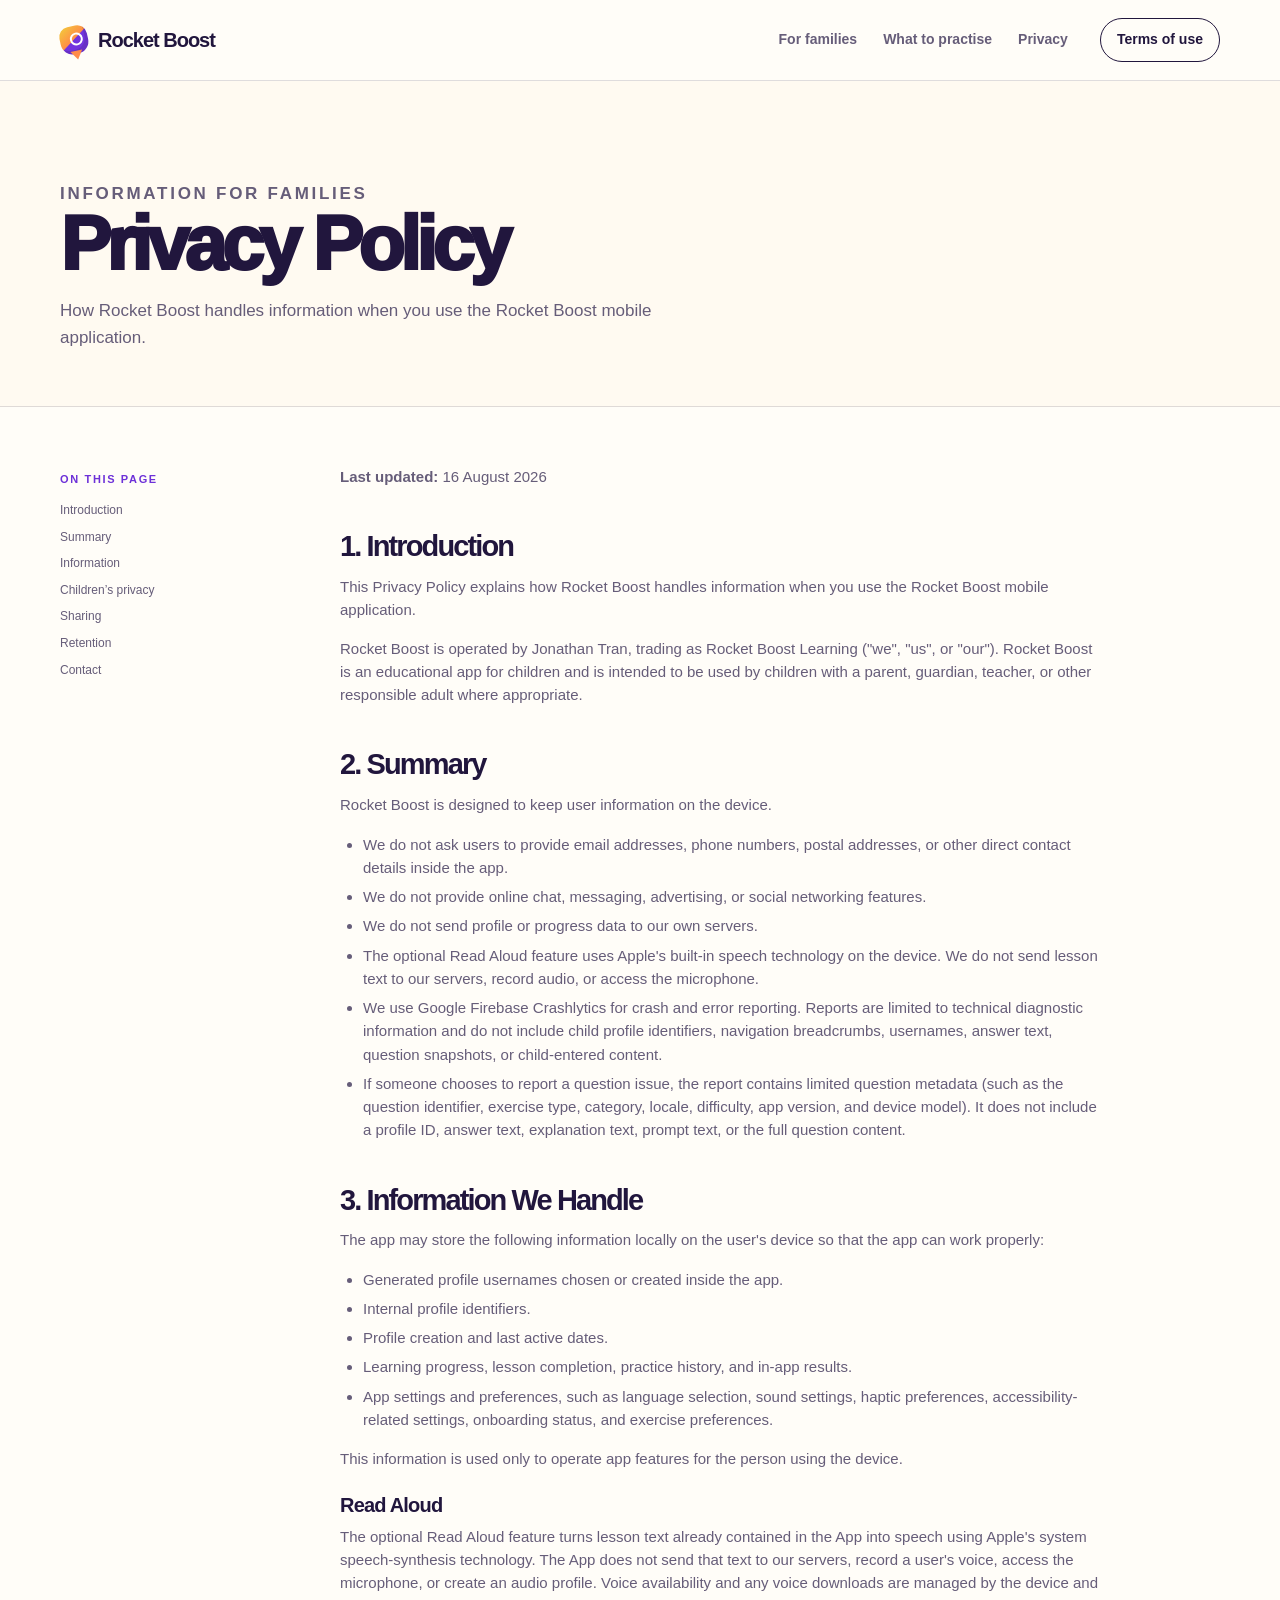
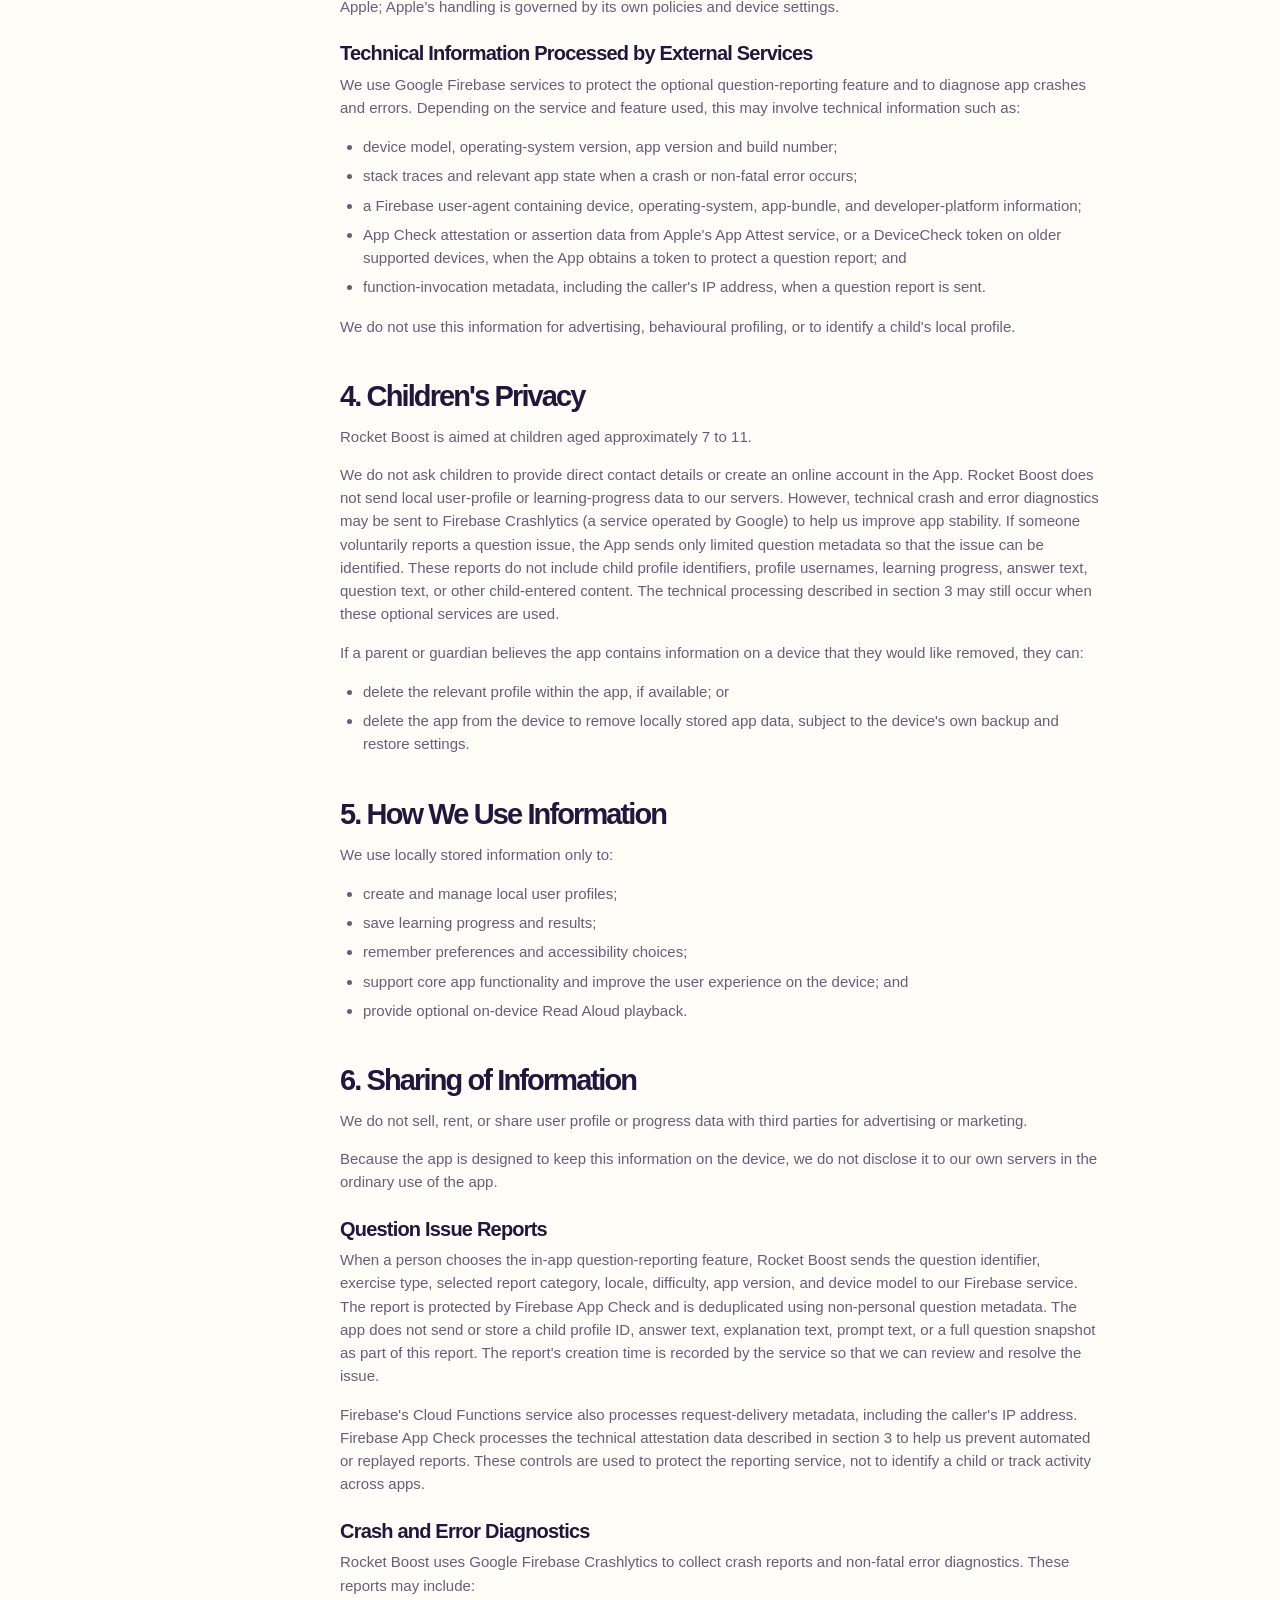
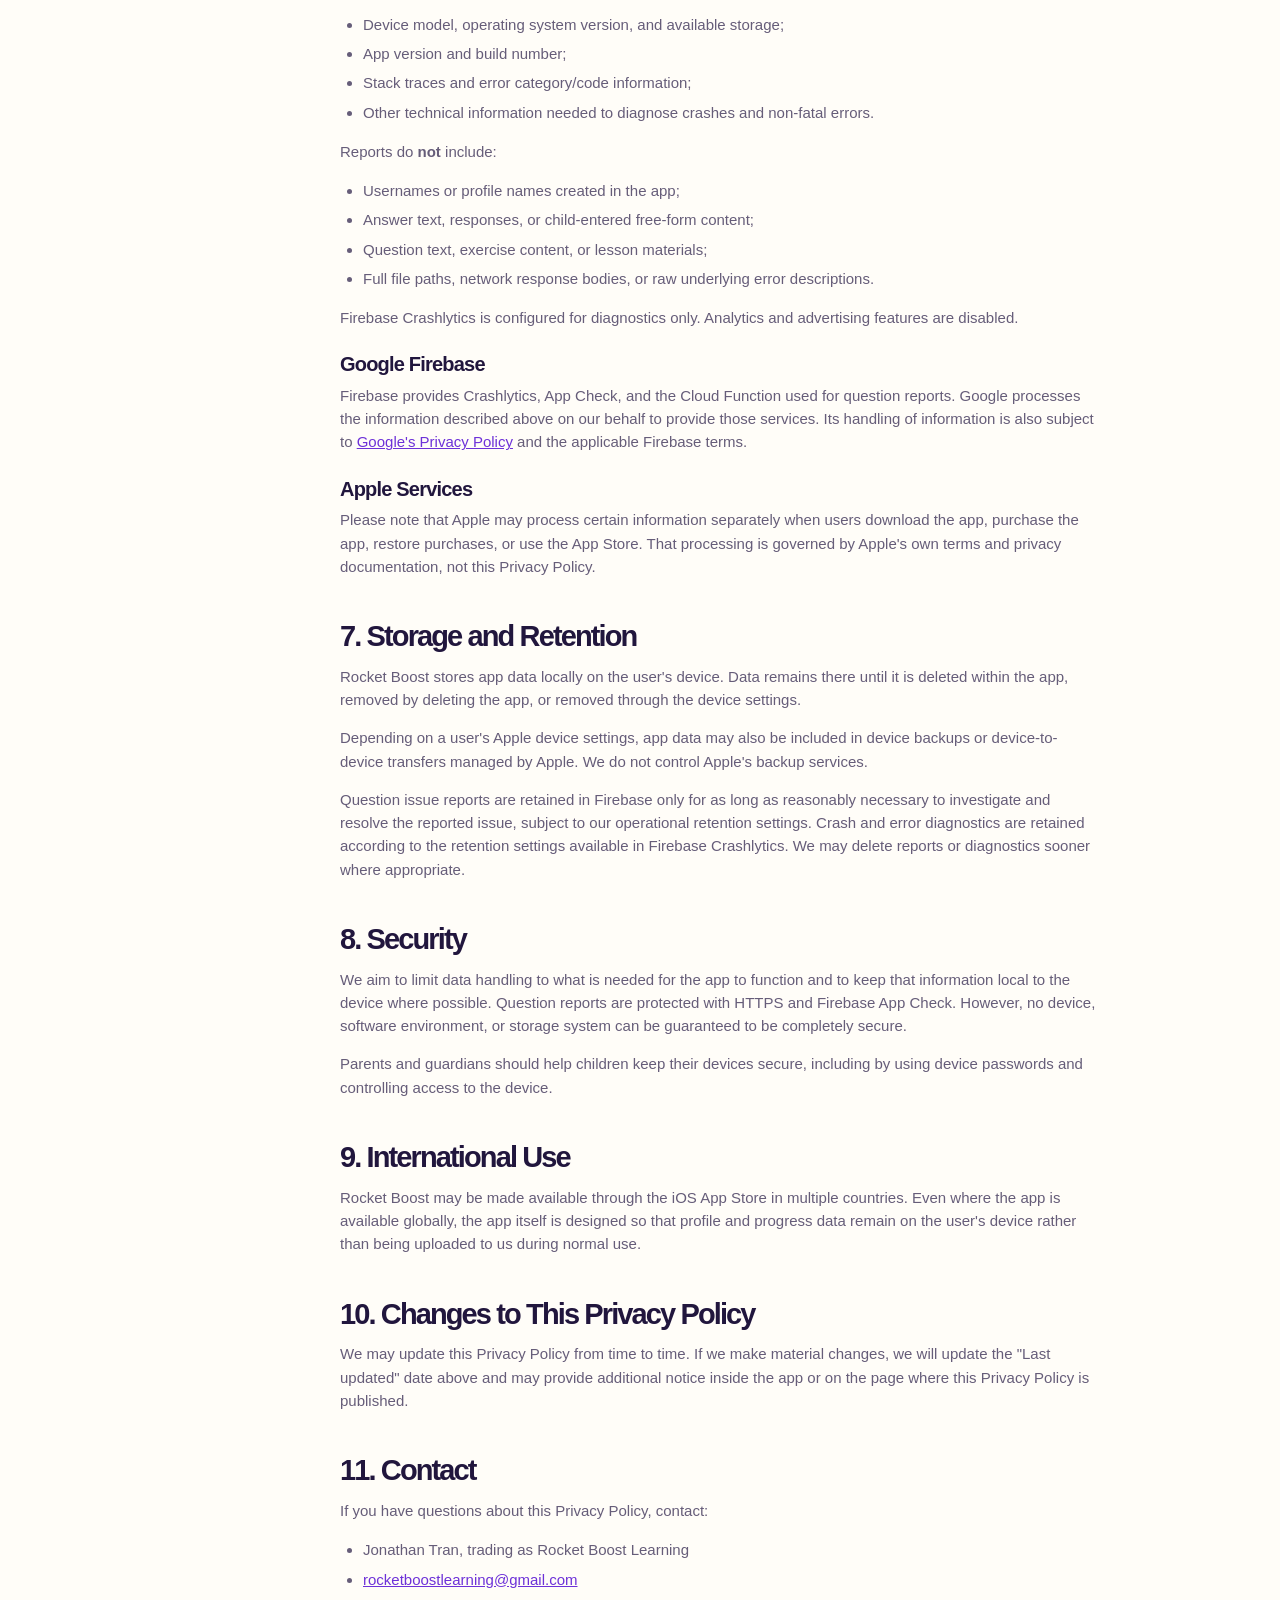
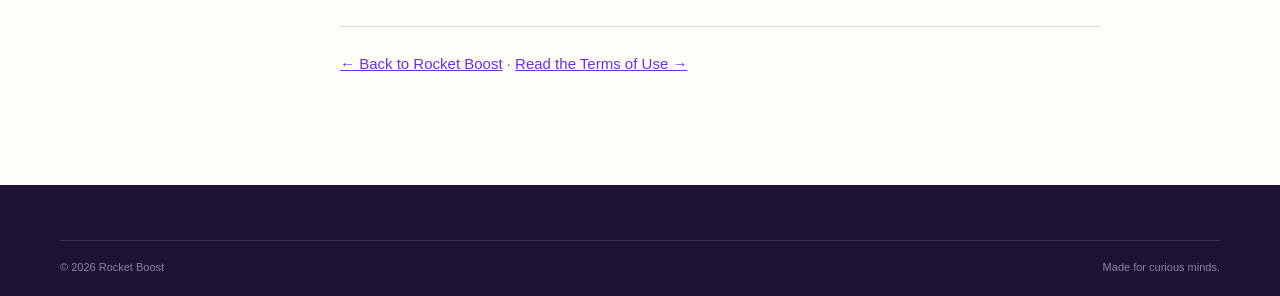
==== privacy.html @ f3c27bcc "Launch Rocket Boost Learning website" ====
<!doctype html>
<html lang="en-GB">
<head>
  <meta charset="utf-8">
  <meta name="viewport" content="width=device-width, initial-scale=1">
  <meta name="theme-color" content="#1b1235">
  <meta name="description" content="Rocket Boost Privacy Policy.">
  <meta property="og:type" content="article">
  <meta property="og:title" content="Rocket Boost Privacy Policy">
  <meta property="og:description" content="How Rocket Boost handles information in the app.">
  <meta property="og:image" content="./assets/og.png">
  <meta name="twitter:card" content="summary_large_image">
  <meta name="twitter:title" content="Rocket Boost Privacy Policy">
  <meta name="twitter:image" content="./assets/og.png">
  <title>Privacy Policy | Rocket Boost</title>
  <link rel="stylesheet" href="./styles.css">
</head>
<body>
  <a class="skip-link" href="#main-content">Skip to content</a>
  <header class="site-header"><div class="shell nav-wrap"><a class="brand" href="./" aria-label="Rocket Boost home"><span class="brand-mark" aria-hidden="true"><span></span></span><span>Rocket Boost</span></a><nav class="site-nav" aria-label="Main navigation"><a href="./#why">For families</a><a href="./#practice">What to practise</a><a href="./#privacy">Privacy</a></nav><a class="nav-cta" href="./terms.html">Terms of use</a></div></header>
  <main id="main-content">
    <section class="legal-hero"><div class="shell"><p class="kicker" style="margin-top:32px">Information for families</p><h1>Privacy Policy</h1><p>How Rocket Boost handles information when you use the Rocket Boost mobile application.</p></div></section>
    <div class="shell legal-wrap">
      <aside class="legal-toc" aria-label="On this page"><p>On this page</p><a href="#introduction">Introduction</a><a href="#summary">Summary</a><a href="#information">Information</a><a href="#children">Children’s privacy</a><a href="#sharing">Sharing</a><a href="#retention">Retention</a><a href="#contact">Contact</a></aside>
      <article class="legal-content">
        <p class="legal-meta"><strong>Last updated:</strong> 16 August 2026</p>
        <h2 id="introduction">1. Introduction</h2>
        <p>This Privacy Policy explains how Rocket Boost handles information when you use the Rocket Boost mobile application.</p>
        <p>Rocket Boost is operated by Jonathan Tran, trading as Rocket Boost Learning ("we", "us", or "our"). Rocket Boost is an educational app for children and is intended to be used by children with a parent, guardian, teacher, or other responsible adult where appropriate.</p>
        <h2 id="summary">2. Summary</h2>
        <p>Rocket Boost is designed to keep user information on the device.</p>
        <ul><li>We do not ask users to provide email addresses, phone numbers, postal addresses, or other direct contact details inside the app.</li><li>We do not provide online chat, messaging, advertising, or social networking features.</li><li>We do not send profile or progress data to our own servers.</li><li>The optional Read Aloud feature uses Apple's built-in speech technology on the device. We do not send lesson text to our servers, record audio, or access the microphone.</li><li>We use Google Firebase Crashlytics for crash and error reporting. Reports are limited to technical diagnostic information and do not include child profile identifiers, navigation breadcrumbs, usernames, answer text, question snapshots, or child-entered content.</li><li>If someone chooses to report a question issue, the report contains limited question metadata (such as the question identifier, exercise type, category, locale, difficulty, app version, and device model). It does not include a profile ID, answer text, explanation text, prompt text, or the full question content.</li></ul>
        <h2 id="information">3. Information We Handle</h2>
        <p>The app may store the following information locally on the user's device so that the app can work properly:</p>
        <ul><li>Generated profile usernames chosen or created inside the app.</li><li>Internal profile identifiers.</li><li>Profile creation and last active dates.</li><li>Learning progress, lesson completion, practice history, and in-app results.</li><li>App settings and preferences, such as language selection, sound settings, haptic preferences, accessibility-related settings, onboarding status, and exercise preferences.</li></ul>
        <p>This information is used only to operate app features for the person using the device.</p>
        <h3>Read Aloud</h3>
        <p>The optional Read Aloud feature turns lesson text already contained in the App into speech using Apple's system speech-synthesis technology. The App does not send that text to our servers, record a user's voice, access the microphone, or create an audio profile. Voice availability and any voice downloads are managed by the device and Apple; Apple’s handling is governed by its own policies and device settings.</p>
        <h3>Technical Information Processed by External Services</h3>
        <p>We use Google Firebase services to protect the optional question-reporting feature and to diagnose app crashes and errors. Depending on the service and feature used, this may involve technical information such as:</p>
        <ul><li>device model, operating-system version, app version and build number;</li><li>stack traces and relevant app state when a crash or non-fatal error occurs;</li><li>a Firebase user-agent containing device, operating-system, app-bundle, and developer-platform information;</li><li>App Check attestation or assertion data from Apple's App Attest service, or a DeviceCheck token on older supported devices, when the App obtains a token to protect a question report; and</li><li>function-invocation metadata, including the caller's IP address, when a question report is sent.</li></ul>
        <p>We do not use this information for advertising, behavioural profiling, or to identify a child's local profile.</p>
        <h2 id="children">4. Children's Privacy</h2>
        <p>Rocket Boost is aimed at children aged approximately 7 to 11.</p>
        <p>We do not ask children to provide direct contact details or create an online account in the App. Rocket Boost does not send local user-profile or learning-progress data to our servers. However, technical crash and error diagnostics may be sent to Firebase Crashlytics (a service operated by Google) to help us improve app stability. If someone voluntarily reports a question issue, the App sends only limited question metadata so that the issue can be identified. These reports do not include child profile identifiers, profile usernames, learning progress, answer text, question text, or other child-entered content. The technical processing described in section 3 may still occur when these optional services are used.</p>
        <p>If a parent or guardian believes the app contains information on a device that they would like removed, they can:</p><ul><li>delete the relevant profile within the app, if available; or</li><li>delete the app from the device to remove locally stored app data, subject to the device's own backup and restore settings.</li></ul>
        <h2>5. How We Use Information</h2>
        <p>We use locally stored information only to:</p><ul><li>create and manage local user profiles;</li><li>save learning progress and results;</li><li>remember preferences and accessibility choices;</li><li>support core app functionality and improve the user experience on the device; and</li><li>provide optional on-device Read Aloud playback.</li></ul>
        <h2 id="sharing">6. Sharing of Information</h2>
        <p>We do not sell, rent, or share user profile or progress data with third parties for advertising or marketing.</p><p>Because the app is designed to keep this information on the device, we do not disclose it to our own servers in the ordinary use of the app.</p>
        <h3>Question Issue Reports</h3>
        <p>When a person chooses the in-app question-reporting feature, Rocket Boost sends the question identifier, exercise type, selected report category, locale, difficulty, app version, and device model to our Firebase service. The report is protected by Firebase App Check and is deduplicated using non-personal question metadata. The app does not send or store a child profile ID, answer text, explanation text, prompt text, or a full question snapshot as part of this report. The report's creation time is recorded by the service so that we can review and resolve the issue.</p><p>Firebase's Cloud Functions service also processes request-delivery metadata, including the caller's IP address. Firebase App Check processes the technical attestation data described in section 3 to help us prevent automated or replayed reports. These controls are used to protect the reporting service, not to identify a child or track activity across apps.</p>
        <h3>Crash and Error Diagnostics</h3>
        <p>Rocket Boost uses Google Firebase Crashlytics to collect crash reports and non-fatal error diagnostics. These reports may include:</p><ul><li>Device model, operating system version, and available storage;</li><li>App version and build number;</li><li>Stack traces and error category/code information;</li><li>Other technical information needed to diagnose crashes and non-fatal errors.</li></ul><p>Reports do <strong>not</strong> include:</p><ul><li>Usernames or profile names created in the app;</li><li>Answer text, responses, or child-entered free-form content;</li><li>Question text, exercise content, or lesson materials;</li><li>Full file paths, network response bodies, or raw underlying error descriptions.</li></ul><p>Firebase Crashlytics is configured for diagnostics only. Analytics and advertising features are disabled.</p>
        <h3>Google Firebase</h3><p>Firebase provides Crashlytics, App Check, and the Cloud Function used for question reports. Google processes the information described above on our behalf to provide those services. Its handling of information is also subject to <a href="https://policies.google.com/privacy">Google's Privacy Policy</a> and the applicable Firebase terms.</p>
        <h3>Apple Services</h3><p>Please note that Apple may process certain information separately when users download the app, purchase the app, restore purchases, or use the App Store. That processing is governed by Apple's own terms and privacy documentation, not this Privacy Policy.</p>
        <h2 id="retention">7. Storage and Retention</h2>
        <p>Rocket Boost stores app data locally on the user's device. Data remains there until it is deleted within the app, removed by deleting the app, or removed through the device settings.</p><p>Depending on a user's Apple device settings, app data may also be included in device backups or device-to-device transfers managed by Apple. We do not control Apple's backup services.</p><p>Question issue reports are retained in Firebase only for as long as reasonably necessary to investigate and resolve the reported issue, subject to our operational retention settings. Crash and error diagnostics are retained according to the retention settings available in Firebase Crashlytics. We may delete reports or diagnostics sooner where appropriate.</p>
        <h2>8. Security</h2><p>We aim to limit data handling to what is needed for the app to function and to keep that information local to the device where possible. Question reports are protected with HTTPS and Firebase App Check. However, no device, software environment, or storage system can be guaranteed to be completely secure.</p><p>Parents and guardians should help children keep their devices secure, including by using device passwords and controlling access to the device.</p>
        <h2>9. International Use</h2><p>Rocket Boost may be made available through the iOS App Store in multiple countries. Even where the app is available globally, the app itself is designed so that profile and progress data remain on the user's device rather than being uploaded to us during normal use.</p>
        <h2>10. Changes to This Privacy Policy</h2><p>We may update this Privacy Policy from time to time. If we make material changes, we will update the "Last updated" date above and may provide additional notice inside the app or on the page where this Privacy Policy is published.</p>
        <h2 id="contact">11. Contact</h2><p>If you have questions about this Privacy Policy, contact:</p><ul><li>Jonathan Tran, trading as Rocket Boost Learning</li><li><a href="mailto:rocketboostlearning@gmail.com">rocketboostlearning@gmail.com</a></li></ul>
        <p class="legal-footer"><a href="./">← Back to Rocket Boost</a> · <a href="./terms.html">Read the Terms of Use →</a></p>
      </article>
    </div>
  </main>
  <footer class="site-footer"><div class="shell footer-bottom" style="margin-top:0"><span>© 2026 Rocket Boost</span><span>Made for curious minds.</span></div></footer>
</body>
</html>
---- styles.css ----
:root {
  --ink: #21163d;
  --muted: #665d79;
  --purple: #6d31d8;
  --violet: #3b1b83;
  --deep: #1b1235;
  --yellow: #ffd447;
  --orange: #ff8b4a;
  --cream: #fffaf1;
  --paper: #fffdf8;
  --line: rgba(33, 22, 61, .14);
  --shadow: 0 24px 65px rgba(33, 22, 61, .13);
  --radius: 26px;
  --shell: 1160px;
}

* { box-sizing: border-box; }
html { scroll-behavior: smooth; }
body { margin: 0; color: var(--ink); background: var(--paper); font-family: Inter, ui-sans-serif, -apple-system, BlinkMacSystemFont, "Segoe UI", sans-serif; font-size: 16px; line-height: 1.55; }
a { color: inherit; }
img { max-width: 100%; display: block; }
.shell { width: min(calc(100% - 48px), var(--shell)); margin: 0 auto; }
.skip-link { position: absolute; left: 16px; top: -60px; z-index: 10; background: var(--yellow); color: var(--ink); padding: 12px 16px; border-radius: 0 0 12px 12px; font-weight: 800; text-decoration: none; }
.skip-link:focus { top: 0; }
.site-header { position: relative; z-index: 3; background: var(--paper); border-bottom: 1px solid var(--line); }
.nav-wrap { min-height: 80px; display: flex; align-items: center; gap: 32px; }
.brand { display: inline-flex; align-items: center; gap: 10px; font-weight: 900; font-size: 20px; letter-spacing: -.05em; text-decoration: none; white-space: nowrap; }
.brand-mark { position: relative; width: 28px; height: 28px; display: inline-block; border-radius: 10px 10px 12px 12px; background: linear-gradient(145deg, #f3c83b 5%, #ff8f47 48%, #7334de 50%); transform: rotate(-12deg); box-shadow: inset -3px -4px 0 rgba(33,22,61,.15); }
.brand-mark::before { content: ""; position: absolute; width: 9px; height: 9px; left: 10px; top: 7px; border: 2px solid white; border-radius: 50%; }
.brand-mark span { position: absolute; bottom: -6px; left: 8px; border-left: 6px solid transparent; border-right: 6px solid transparent; border-top: 9px solid #ff8b4a; }
.site-nav { display: flex; align-items: center; gap: 26px; margin-left: auto; }
.site-nav a, .nav-cta { text-decoration: none; font-size: 14px; font-weight: 750; }
.site-nav a { color: var(--muted); }
.site-nav a:hover, .site-nav a:focus-visible { color: var(--purple); }
.nav-cta { color: var(--ink); padding: 10px 16px; border: 1px solid var(--ink); border-radius: 999px; }
.nav-cta:hover, .nav-cta:focus-visible { background: var(--ink); color: white; }
.section-pad { padding: 104px 0; }
.hero { overflow: hidden; background: var(--cream); padding-top: 84px; padding-bottom: 84px; }
.hero-grid { display: grid; grid-template-columns: .92fr 1.08fr; align-items: center; gap: 62px; }
.eyebrow, .kicker { margin: 0 0 18px; color: var(--purple); font-size: 12px; font-weight: 900; letter-spacing: .16em; line-height: 1.3; text-transform: uppercase; }
.eyebrow { display: inline-flex; align-items: center; gap: 9px; color: var(--ink); background: white; border: 1px solid var(--line); border-radius: 999px; padding: 9px 13px; letter-spacing: .09em; box-shadow: 0 7px 18px rgba(33,22,61,.05); }
.eyebrow-dot { width: 8px; height: 8px; background: #31bb6b; border-radius: 50%; box-shadow: 0 0 0 4px rgba(49,187,107,.16); }
h1, h2, h3, p { margin-top: 0; }
h1, h2, h3 { line-height: 1.03; letter-spacing: -.065em; }
h1 { max-width: 650px; margin-bottom: 26px; font-size: clamp(54px, 7vw, 91px); font-weight: 950; }
h1 em { color: var(--purple); font-style: normal; }
.hero-lede { max-width: 475px; margin-bottom: 32px; color: var(--muted); font-size: 19px; line-height: 1.55; }
.hero-actions { display: flex; align-items: center; gap: 24px; flex-wrap: wrap; }
.button { display: inline-flex; align-items: center; justify-content: center; gap: 12px; min-height: 50px; padding: 13px 21px; border: 2px solid transparent; border-radius: 999px; font-weight: 850; text-decoration: none; transition: transform .2s ease, box-shadow .2s ease, background .2s ease; }
.button:hover, .button:focus-visible { transform: translateY(-2px); }
.button-primary { color: var(--ink); background: var(--yellow); box-shadow: 0 10px 0 rgba(33,22,61,.13); }
.button-primary:hover, .button-primary:focus-visible { box-shadow: 0 13px 0 rgba(33,22,61,.13); }
.button-outline { color: white; border-color: rgba(255,255,255,.55); }
.button-outline:hover, .button-outline:focus-visible { background: white; color: var(--deep); }
.text-link { display: inline-flex; align-items: center; gap: 9px; font-weight: 850; text-decoration: none; border-bottom: 2px solid currentColor; padding-bottom: 3px; }
.text-link:hover, .text-link:focus-visible { color: var(--purple); }
.trust-row { display: flex; gap: 22px; flex-wrap: wrap; margin-top: 48px; color: var(--muted); font-size: 12px; }
.trust-row strong { display: block; color: var(--ink); font-size: 15px; letter-spacing: -.03em; }
.hero-art { position: relative; min-height: 560px; display: grid; align-items: center; justify-items: center; }
.hero-image { position: relative; z-index: 1; width: min(100%, 600px); border: 10px solid white; border-radius: 35px; box-shadow: var(--shadow); transform: rotate(2deg); }
.orbit { position: absolute; z-index: 0; width: 84%; height: 45%; border: 2px solid rgba(109,49,216,.25); border-radius: 50%; transform: rotate(-28deg); }
.orbit-one { left: 3%; top: 24%; }
.orbit-two { left: 12%; top: 33%; width: 68%; border-color: rgba(255,139,74,.35); transform: rotate(32deg); }
.star { position: absolute; z-index: 2; color: var(--orange); font-size: 36px; text-shadow: 0 4px 0 rgba(33,22,61,.1); }
.star-one { left: 1%; top: 15%; transform: rotate(-15deg); }.star-two { right: 1%; bottom: 16%; color: var(--yellow); font-size: 28px; }
.art-card { position: absolute; z-index: 2; display: flex; align-items: center; gap: 8px; color: white; background: var(--purple); border: 4px solid white; padding: 10px 13px; border-radius: 13px; font-size: 10px; font-weight: 950; box-shadow: 0 9px 18px rgba(33,22,61,.2); }
.art-card b { color: var(--yellow); font-size: 18px; }.art-card-top { right: 2%; top: 9%; transform: rotate(8deg); }.art-card-bottom { left: 0%; bottom: 10%; background: var(--orange); transform: rotate(-8deg); }
.rocket-scene { position: absolute; z-index: 0; right: 7%; bottom: 12%; width: 95px; height: 190px; border-radius: 55% 55% 35% 35%; background: linear-gradient(90deg, #fbf2f2, #c9b9db 49%, #fff 50%); transform: rotate(31deg); box-shadow: inset -9px -3px 0 #8d59d2, 7px 12px 0 rgba(33,22,61,.12); }
.rocket-window { position: absolute; left: 26px; top: 35px; width: 43px; height: 43px; border: 8px solid #ff8b4a; border-radius: 50%; background: #392273; }.rocket-fin { position: absolute; bottom: 27px; width: 31px; height: 60px; background: #7334de; }.rocket-fin-left { left: -22px; border-radius: 18px 0 5px 18px; }.rocket-fin-right { right: -22px; border-radius: 0 18px 18px 5px; }.rocket-flame { position: absolute; left: 28px; bottom: -43px; width: 40px; height: 56px; background: linear-gradient(#fff45c,#ff8b4a,#db3b67); clip-path: polygon(50% 100%, 0 0, 50% 22%, 100% 0); }
.signal-bar { color: white; background: var(--deep); }.signal-grid { display: flex; justify-content: space-between; align-items: center; gap: 20px; min-height: 78px; font-size: 13px; font-weight: 800; letter-spacing: .02em; }.signal-grid i { width: 5px; height: 5px; background: var(--yellow); border-radius: 50%; }
.section-light { background: var(--paper); }.section-intro { margin-bottom: 56px; }.split-intro { display: grid; grid-template-columns: 1fr .72fr; gap: 60px; align-items: end; }.section-intro h2, .practice-copy h2, .privacy-copy h2, .read-aloud-copy h2, .launch-panel h2 { margin-bottom: 20px; font-size: clamp(42px, 5vw, 67px); font-weight: 930; }.section-intro h2 span, .practice-copy h2 span, .privacy-copy h2 span, .read-aloud-copy h2 span, .launch-panel h2 span { color: var(--purple); }.section-intro > p { margin-bottom: 6px; max-width: 420px; color: var(--muted); font-size: 17px; }.feature-grid { display: grid; grid-template-columns: repeat(3, 1fr); gap: 18px; }.feature-card { min-height: 315px; padding: 28px; border-radius: var(--radius); }.feature-purple { background: #eee5ff; }.feature-yellow { background: #fff1a8; }.feature-blue { background: #dff3f6; }.feature-icon { display: grid; place-items: center; width: 48px; height: 48px; margin-bottom: 39px; color: white; background: var(--purple); border-radius: 15px; font-size: 25px; font-weight: 900; }.feature-yellow .feature-icon { color: var(--ink); background: var(--orange); }.feature-blue .feature-icon { color: var(--ink); background: #75ccd9; }.card-number { margin-bottom: 13px; color: var(--muted); font-size: 11px; font-weight: 900; letter-spacing: .14em; }.feature-card h3 { max-width: 245px; margin-bottom: 13px; font-size: 28px; }.feature-card p:last-child { max-width: 260px; margin-bottom: 0; color: var(--muted); font-size: 14px; }
.section-dark { color: white; background: var(--deep); }.practice-grid { display: grid; grid-template-columns: .82fr 1.18fr; gap: 90px; align-items: center; }.kicker-warm { color: var(--orange); }.practice-copy > p:not(.kicker) { max-width: 390px; margin-bottom: 32px; color: #c9c2d9; }.topic-list { border-top: 1px solid rgba(255,255,255,.22); }.topic-item { display: grid; grid-template-columns: 50px 1fr 30px; gap: 18px; align-items: start; padding: 24px 0; border-bottom: 1px solid rgba(255,255,255,.22); }.topic-num, .topic-arrow { color: var(--orange); font-size: 13px; font-weight: 900; }.topic-item h3 { margin-bottom: 7px; font-size: 25px; }.topic-item p { max-width: 490px; margin-bottom: 0; color: #b9b1cc; font-size: 14px; }.topic-arrow { color: var(--yellow); font-size: 21px; }
.journey-section { background: var(--cream); }.centered-intro { text-align: center; }.centered-intro > p:last-child { margin: 0 auto; }.journey-grid { display: grid; grid-template-columns: repeat(3, 1fr); gap: 0; }.journey-step { position: relative; padding: 0 35px; text-align: center; }.journey-step:first-child { padding-left: 0; }.journey-step:last-child { padding-right: 0; }.step-badge { position: relative; z-index: 1; display: grid; place-items: center; width: 58px; height: 58px; margin: 0 auto 27px; color: var(--ink); background: var(--yellow); border-radius: 50%; font-size: 20px; font-weight: 950; box-shadow: 0 0 0 9px var(--cream); }.journey-step:nth-child(2) .step-badge { background: var(--orange); }.journey-step:nth-child(3) .step-badge { color: white; background: var(--purple); }.step-line { position: absolute; top: 29px; left: calc(50% + 28px); width: calc(100% - 56px); border-top: 2px dashed rgba(33,22,61,.2); }.journey-step h3 { margin-bottom: 11px; font-size: 25px; }.journey-step p { max-width: 270px; margin: 0 auto; color: var(--muted); font-size: 14px; }
.privacy-section { background: var(--paper); }.privacy-panel { display: grid; grid-template-columns: .8fr 1.2fr; gap: 80px; align-items: center; padding: 64px 75px; background: #eee5ff; border-radius: 36px; overflow: hidden; }.privacy-illustration { position: relative; min-height: 275px; display: grid; place-items: center; }.shield { position: relative; display: grid; place-items: center; width: 170px; height: 200px; color: white; background: linear-gradient(145deg, #8f58ed, #4a2397); clip-path: polygon(50% 0, 92% 18%, 85% 68%, 50% 100%, 15% 68%, 8% 18%); box-shadow: 0 15px 30px rgba(59,27,131,.2); }.shield::before { content: ""; position: absolute; inset: 20px; border: 3px solid rgba(255,255,255,.4); clip-path: polygon(50% 0, 92% 18%, 85% 68%, 50% 100%, 15% 68%, 8% 18%); }.shield span { position: relative; font-size: 58px; font-weight: 900; }.privacy-spark { position: absolute; color: var(--orange); font-size: 32px; }.spark-a { top: 22px; left: 20%; }.spark-b { right: 12%; bottom: 19px; color: var(--purple); }.privacy-copy > p:not(.kicker) { max-width: 520px; color: var(--muted); }.privacy-points { display: grid; grid-template-columns: repeat(3, 1fr); gap: 20px; margin: 30px 0; }.privacy-points > div { display: flex; gap: 9px; align-items: flex-start; }.privacy-points span { display: grid; place-items: center; flex: 0 0 22px; height: 22px; color: var(--ink); background: var(--yellow); border-radius: 50%; font-size: 12px; font-weight: 950; }.privacy-points p { margin: 0; color: var(--muted); font-size: 12px; line-height: 1.45; }.privacy-points strong { color: var(--ink); font-size: 14px; }.dark-link { color: var(--ink); font-size: 14px; }
.read-aloud-section { background: #fff1a8; }.read-aloud-grid { display: grid; grid-template-columns: 1fr .8fr; gap: 100px; align-items: center; }.read-aloud-copy > p:not(.kicker) { max-width: 500px; color: var(--muted); }.muted-note { margin-top: 28px; padding-left: 16px; border-left: 3px solid var(--orange); color: var(--ink) !important; font-size: 13px; font-weight: 800; }.sound-visual { position: relative; min-height: 170px; display: flex; align-items: center; justify-content: center; gap: 8px; }.sound-wave { display: block; width: 12px; border-radius: 20px; background: var(--purple); }.wave-one { height: 45px; }.wave-two { height: 90px; background: var(--orange); }.wave-three { height: 132px; }.sound-dot { width: 16px; height: 16px; background: var(--purple); border-radius: 50%; }.sound-dot-end { background: var(--orange); }.sound-label { position: absolute; right: 6%; bottom: -3px; color: rgba(33,22,61,.38); font-size: 12px; font-weight: 950; letter-spacing: .12em; line-height: 1.1; }
.launch-section { color: white; background: var(--purple); padding: 83px 0; }.launch-panel { display: flex; align-items: center; justify-content: space-between; gap: 60px; }.launch-panel h2 { margin-bottom: 12px; }.launch-panel h2 span { color: var(--yellow); }.launch-copy { max-width: 480px; margin-bottom: 0; color: #e2d7f5; }.launch-status { display: grid; grid-template-columns: auto 1fr; align-items: center; gap: 0 12px; min-width: 290px; padding: 23px; color: var(--ink); background: white; border-radius: 18px; box-shadow: 0 12px 0 rgba(33,22,61,.16); }.status-light { width: 12px; height: 12px; background: #31bb6b; border-radius: 50%; box-shadow: 0 0 0 5px rgba(49,187,107,.17); }.status-note { grid-column: 2; margin-top: 5px; color: var(--muted); font-size: 11px; line-height: 1.35; }
.site-footer { color: #d4cce5; background: var(--deep); padding: 55px 0 20px; }.footer-top { display: flex; justify-content: space-between; gap: 60px; }.footer-brand { color: white; }.footer-top > div:first-child > p { margin: 15px 0 0; color: #998eaf; font-size: 13px; }.footer-links { display: flex; gap: 88px; }.footer-links > div { display: grid; align-content: start; gap: 9px; min-width: 160px; }.footer-label { margin-bottom: 6px; color: var(--yellow); font-size: 11px; font-weight: 900; letter-spacing: .14em; text-transform: uppercase; }.footer-links a, .coming-link { color: #d4cce5; font-size: 13px; text-decoration: none; }.footer-links a:hover, .footer-links a:focus-visible { color: white; }.coming-link { color: #8e849f; }.footer-bottom { display: flex; justify-content: space-between; gap: 20px; margin-top: 54px; padding-top: 18px; border-top: 1px solid rgba(255,255,255,.14); color: #8e849f; font-size: 11px; }

/* Legal pages */
.legal-hero { padding: 70px 0 55px; background: var(--cream); border-bottom: 1px solid var(--line); }.legal-hero h1 { margin-bottom: 15px; font-size: clamp(46px, 6vw, 76px); }.legal-hero p { max-width: 630px; margin-bottom: 0; color: var(--muted); font-size: 17px; }.legal-wrap { display: grid; grid-template-columns: 205px minmax(0, 760px); gap: 75px; padding-top: 64px; padding-bottom: 95px; }.legal-toc { position: sticky; top: 25px; align-self: start; }.legal-toc p { margin-bottom: 13px; color: var(--purple); font-size: 11px; font-weight: 900; letter-spacing: .15em; text-transform: uppercase; }.legal-toc a { display: block; margin-bottom: 8px; color: var(--muted); font-size: 12px; text-decoration: none; }.legal-toc a:hover, .legal-toc a:focus-visible { color: var(--purple); }.legal-content h2 { margin: 44px 0 13px; font-size: 29px; }.legal-content h2:first-child { margin-top: 0; }.legal-content h3 { margin: 25px 0 9px; font-size: 20px; letter-spacing: -.04em; }.legal-content p, .legal-content li { color: var(--muted); font-size: 15px; }.legal-content ul { padding-left: 23px; }.legal-content li { margin: 6px 0; }.legal-content a { color: var(--purple); }.legal-meta { margin-top: -6px; color: var(--muted); font-size: 13px; }.legal-footer { margin-top: 35px; padding-top: 25px; border-top: 1px solid var(--line); }

@media (max-width: 900px) {
  .hero-grid, .practice-grid, .privacy-panel, .read-aloud-grid { grid-template-columns: 1fr; gap: 48px; }
  .hero-copy { max-width: 650px; }.hero-art { min-height: 440px; max-width: 650px; }.hero-image { width: min(100%, 560px); }.rocket-scene { right: 10%; bottom: 8%; transform: rotate(25deg) scale(.8); }.split-intro { gap: 20px; }.privacy-panel { padding: 52px 45px; }.privacy-illustration { min-height: 210px; }.read-aloud-grid { gap: 30px; }.sound-visual { min-height: 120px; }.launch-panel { align-items: flex-start; flex-direction: column; gap: 30px; }.legal-wrap { grid-template-columns: 1fr; gap: 35px; }.legal-toc { position: static; display: flex; gap: 16px; flex-wrap: wrap; }.legal-toc p { width: 100%; margin-bottom: 0; }.legal-toc a { margin: 0; }
}
@media (max-width: 680px) {
  .shell { width: min(calc(100% - 32px), var(--shell)); }.site-nav { display: none; }.nav-wrap { min-height: 70px; gap: 15px; }.nav-cta { margin-left: auto; padding: 8px 12px; font-size: 12px; }.section-pad { padding: 72px 0; }.hero { padding-top: 58px; padding-bottom: 56px; }.hero-lede { font-size: 17px; }.hero-art { min-height: 300px; margin-top: 10px; }.hero-image { border-width: 6px; border-radius: 22px; }.orbit { width: 95%; }.art-card { display: none; }.rocket-scene { right: -2%; bottom: -2%; transform: rotate(25deg) scale(.55); }.star { font-size: 24px; }.trust-row { gap: 14px; margin-top: 35px; }.signal-grid { justify-content: center; flex-direction: column; gap: 7px; padding: 18px 0; text-align: center; }.signal-grid i { display: none; }.split-intro, .feature-grid, .journey-grid, .privacy-points { grid-template-columns: 1fr; }.section-intro { margin-bottom: 35px; }.feature-card { min-height: auto; }.feature-icon { margin-bottom: 24px; }.practice-grid { gap: 38px; }.topic-item { grid-template-columns: 36px 1fr 20px; gap: 10px; }.topic-item h3 { font-size: 22px; }.journey-grid { gap: 35px; }.journey-step, .journey-step:first-child, .journey-step:last-child { padding: 0; }.step-line { display: none; }.privacy-panel { gap: 30px; padding: 38px 24px; border-radius: 25px; }.privacy-points { gap: 14px; }.privacy-illustration { min-height: 180px; }.shield { transform: scale(.8); }.footer-top, .footer-links { flex-direction: column; gap: 35px; }.footer-links { display: flex; gap: 25px; }.footer-bottom { margin-top: 35px; flex-direction: column; gap: 5px; }.legal-hero { padding: 52px 0 40px; }.legal-wrap { padding-top: 42px; }.legal-content h2 { font-size: 26px; }.draft-banner { font-size: 12px; }.launch-status { min-width: 0; width: 100%; }
}
@media (prefers-reduced-motion: reduce) { html { scroll-behavior: auto; }.button { transition: none; } }
:focus-visible { outline: 3px solid var(--orange); outline-offset: 4px; }
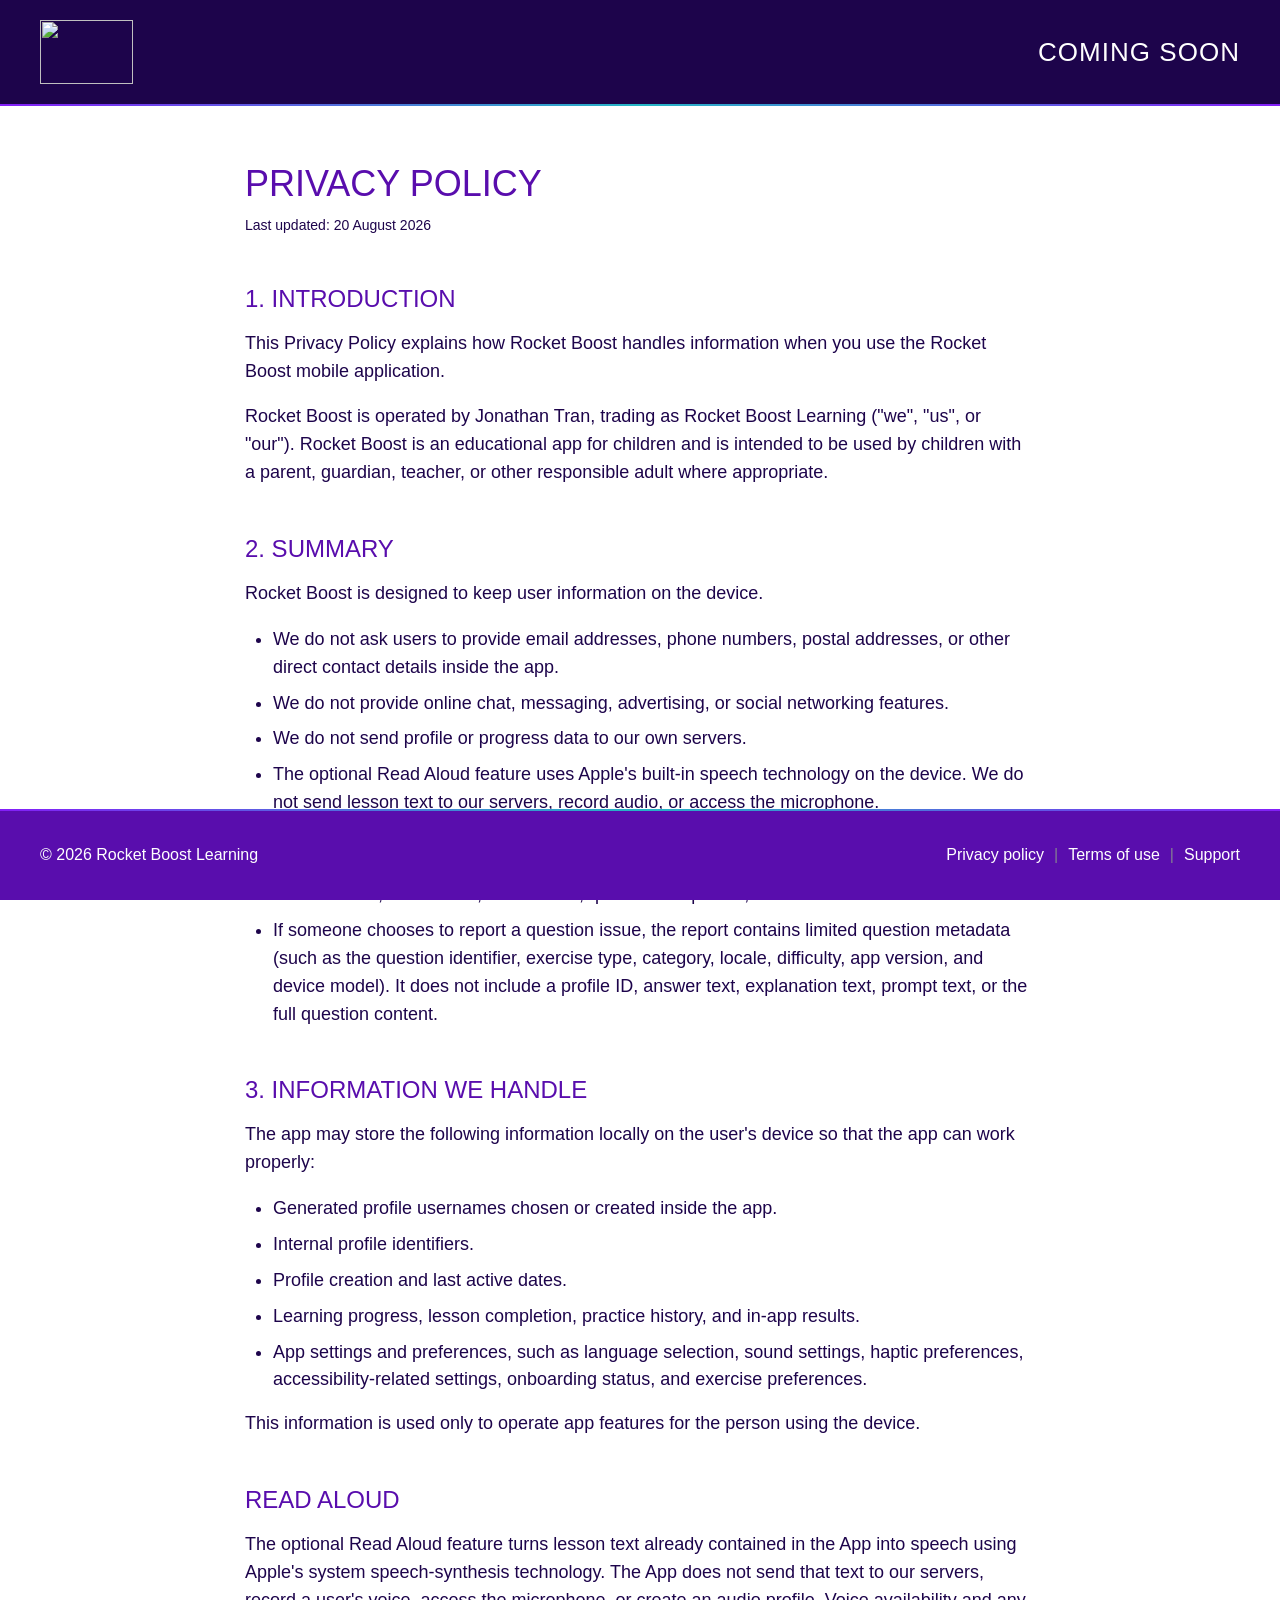
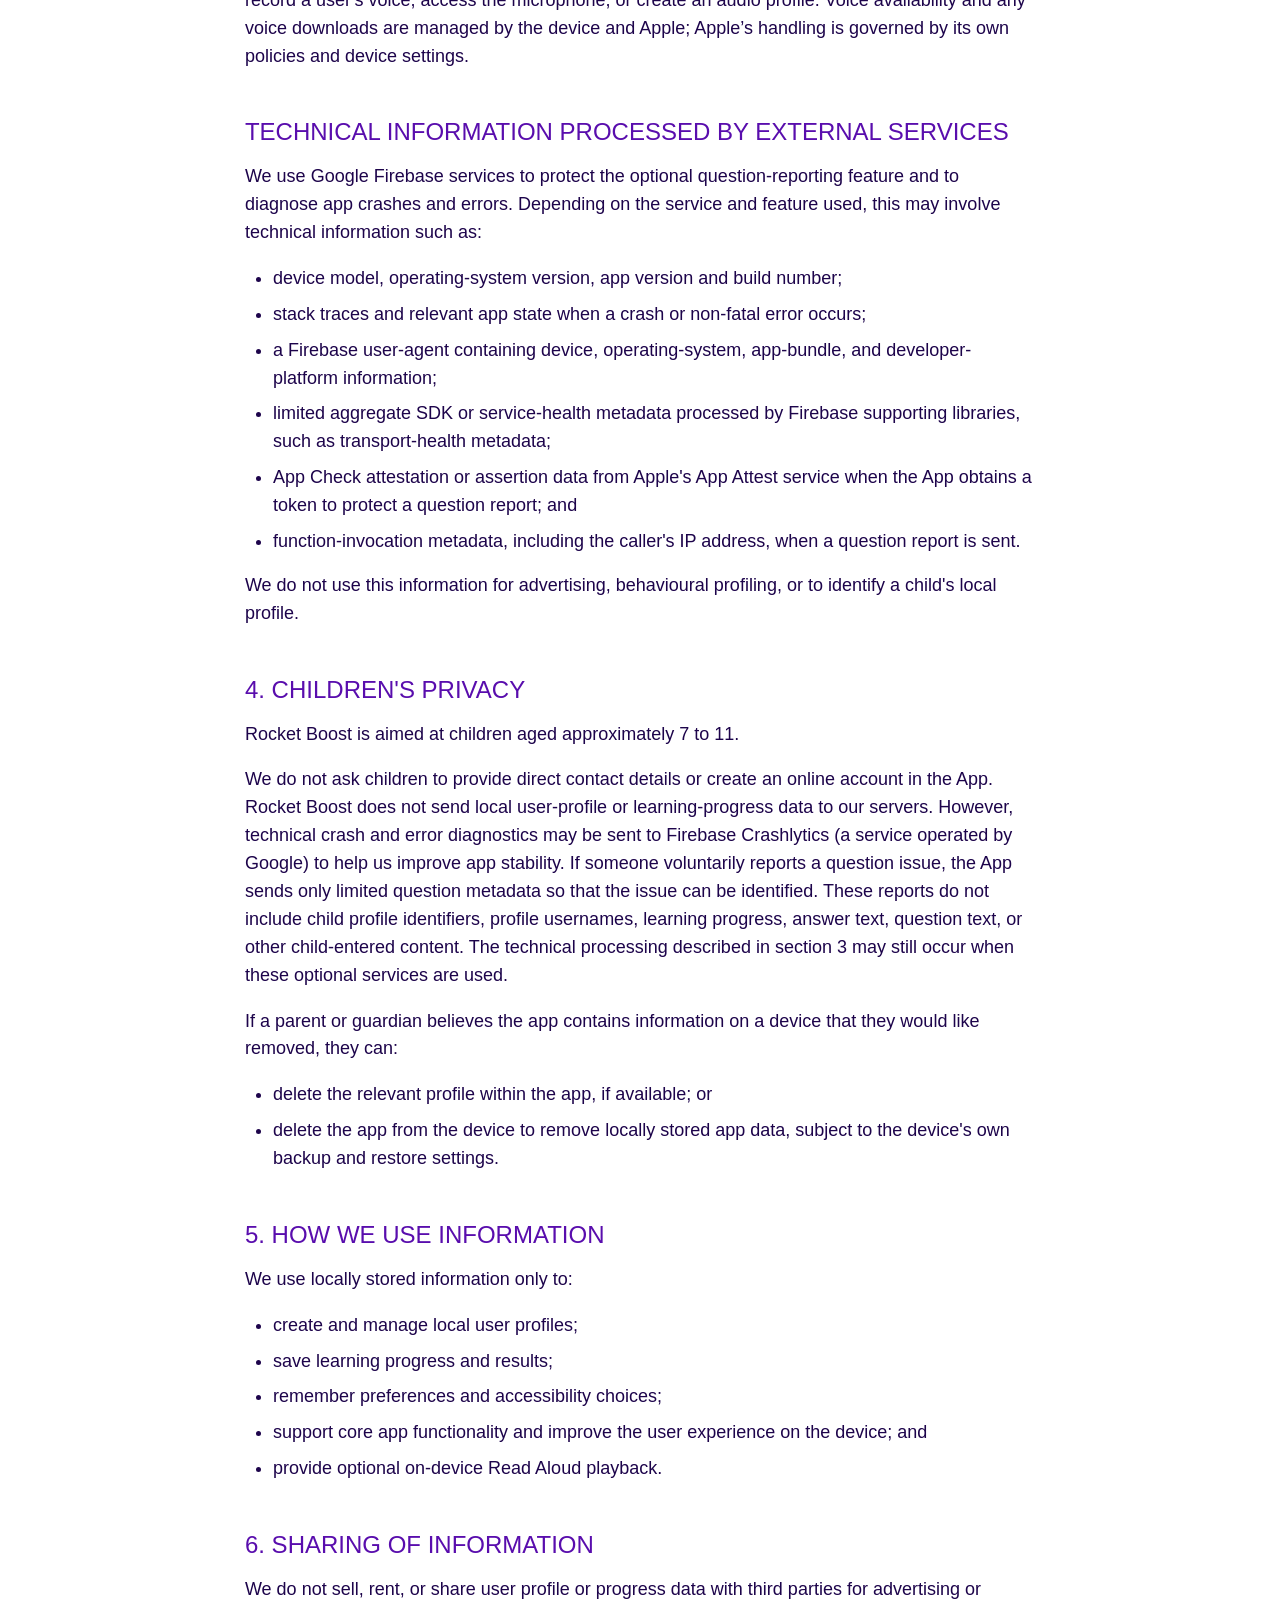
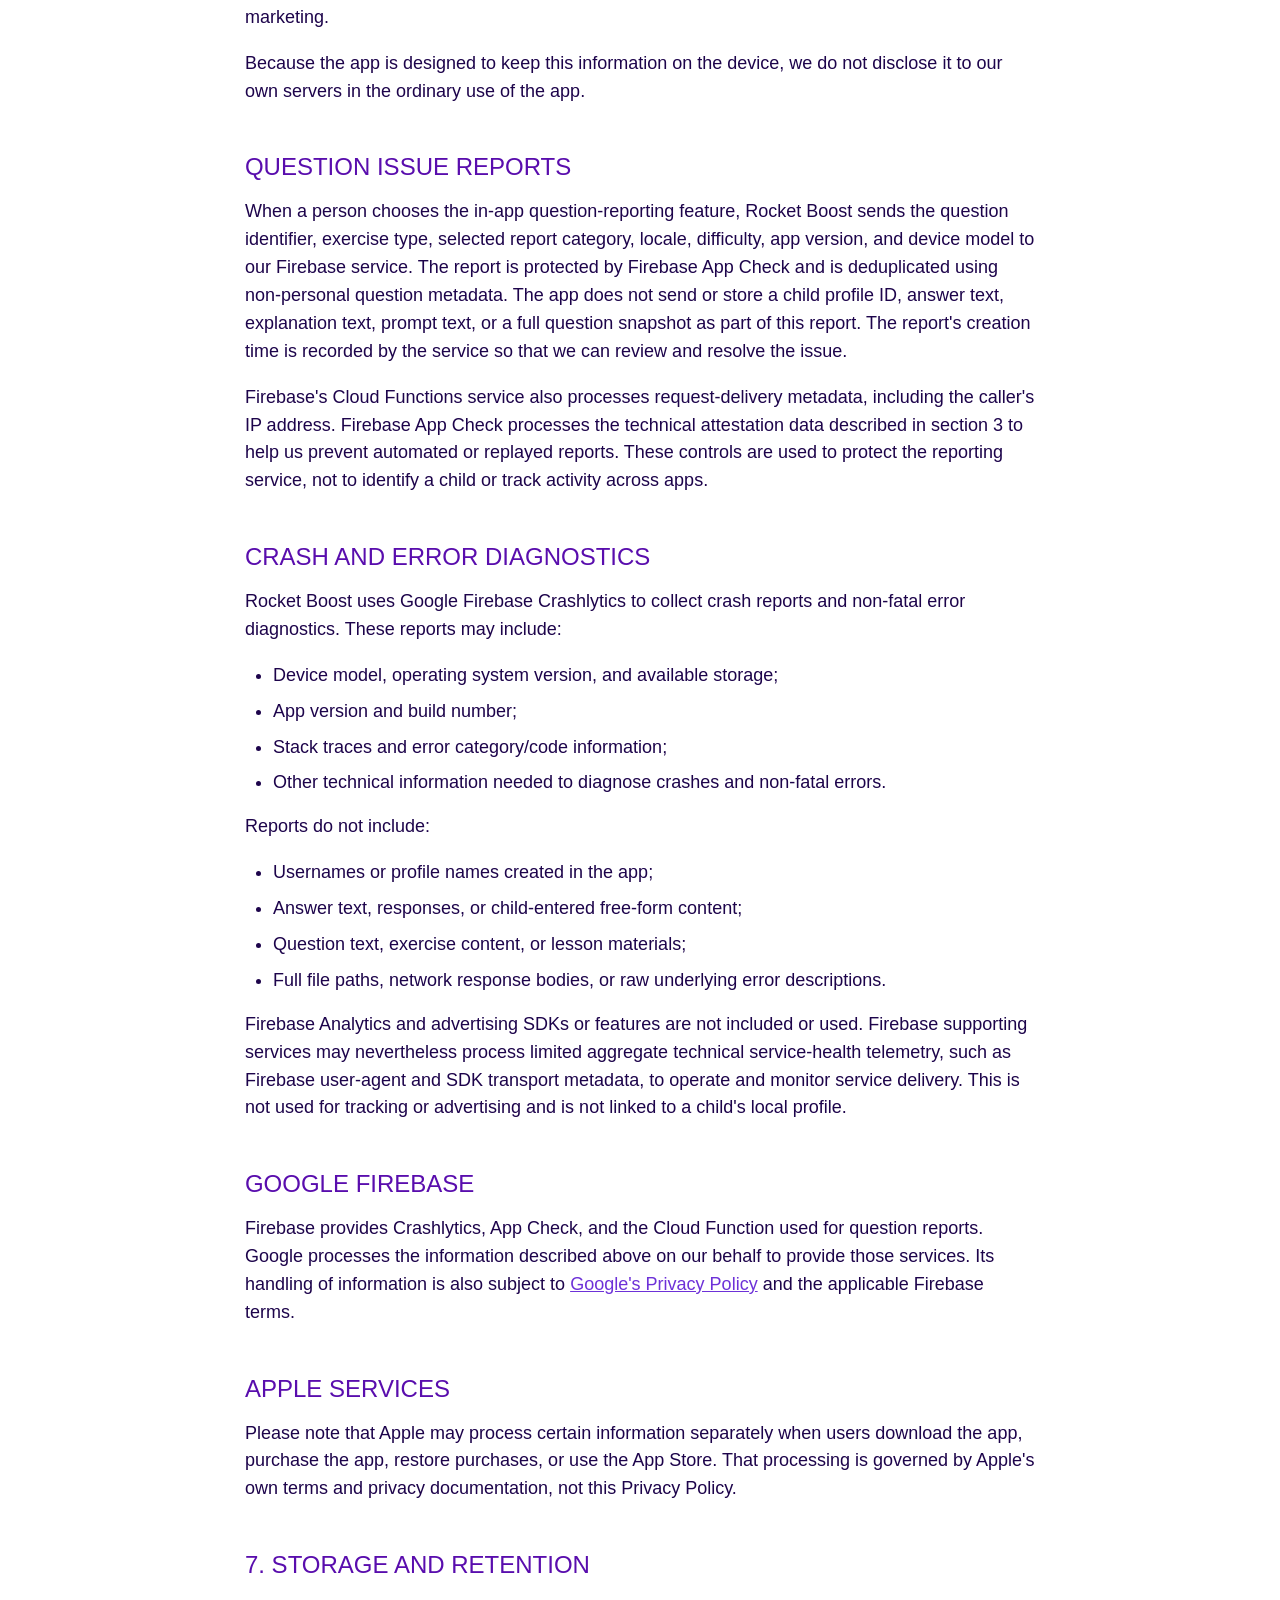
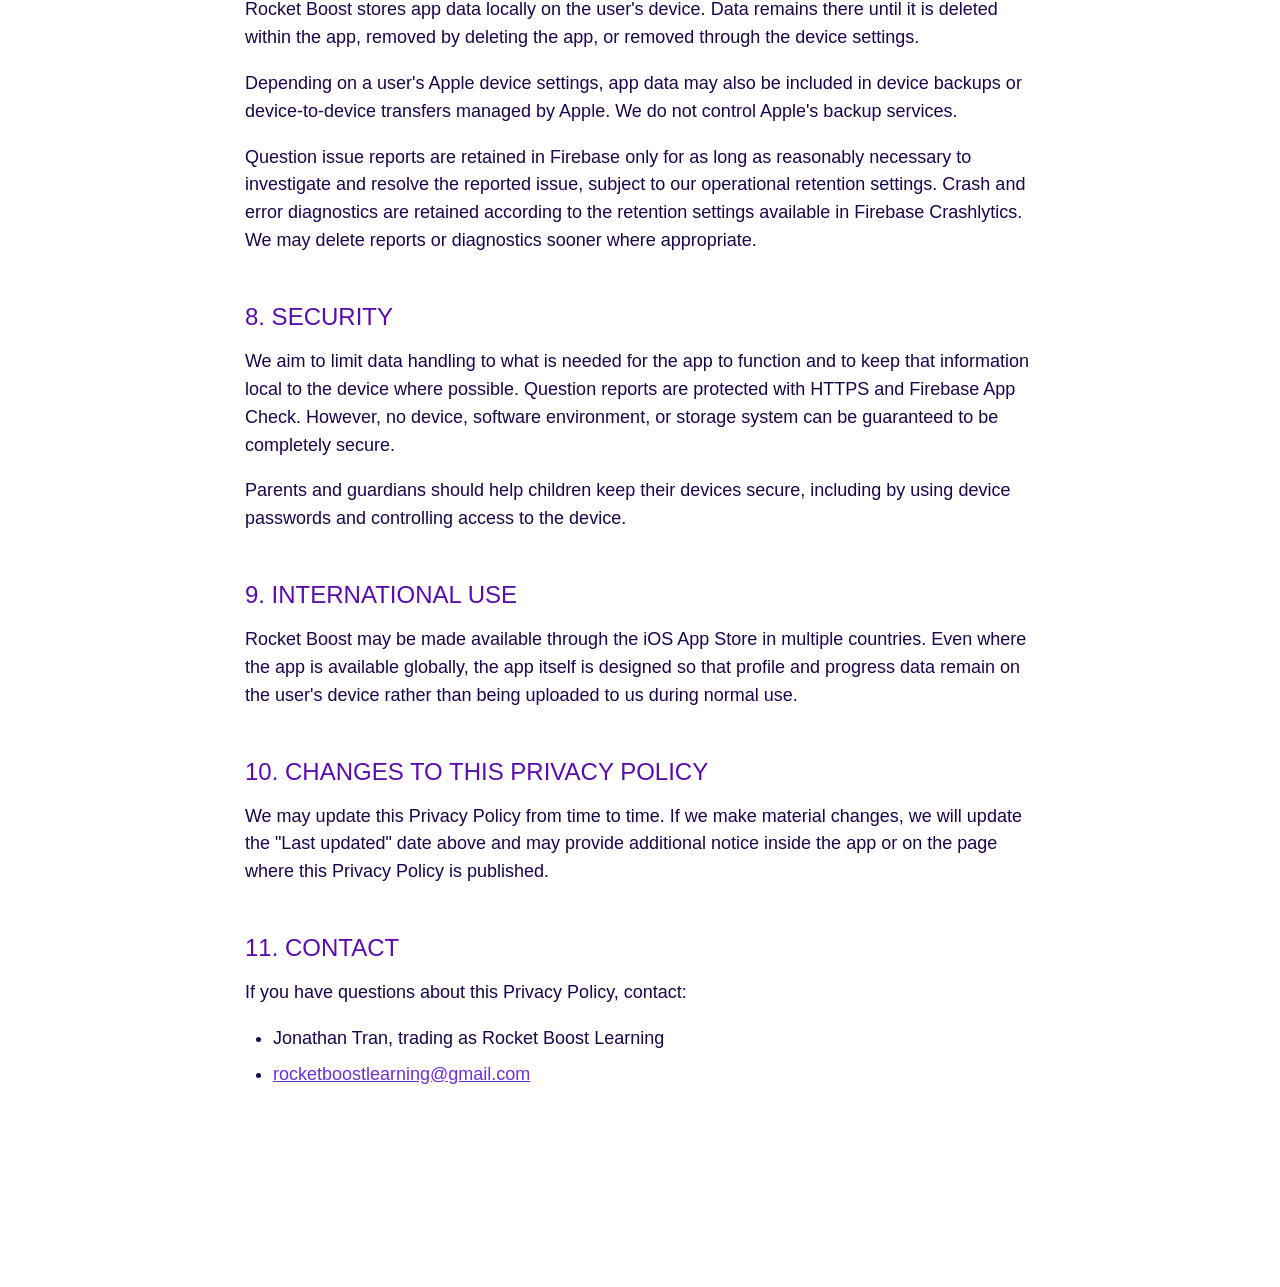
==== commit 7b25b3c5: "Sync updated website pages" ====
--- a/privacy.html
+++ b/privacy.html
@@ -15,15 +15,14 @@
   <title>Privacy Policy | Rocket Boost</title>
   <link rel="stylesheet" href="./styles.css">
 </head>
-<body>
+<body class="legal-page">
   <a class="skip-link" href="#main-content">Skip to content</a>
-  <header class="site-header"><div class="shell nav-wrap"><a class="brand" href="./" aria-label="Rocket Boost home"><span class="brand-mark" aria-hidden="true"><span></span></span><span>Rocket Boost</span></a><nav class="site-nav" aria-label="Main navigation"><a href="./#why">For families</a><a href="./#practice">What to practise</a><a href="./#privacy">Privacy</a></nav><a class="nav-cta" href="./terms.html">Terms of use</a></div></header>
+  <header class="site-header"><div class="shell nav-wrap"><a class="brand" href="./index.html" aria-label="Rocket Boost home"><img class="brand-logo" src="./assets/logo.svg" alt=""></a><span class="app-store-status">Coming soon</span></div></header>
   <main id="main-content">
-    <section class="legal-hero"><div class="shell"><p class="kicker" style="margin-top:32px">Information for families</p><h1>Privacy Policy</h1><p>How Rocket Boost handles information when you use the Rocket Boost mobile application.</p></div></section>
+    <section class="legal-hero"><div class="shell"><h1>Privacy Policy</h1></div></section>
     <div class="shell legal-wrap">
-      <aside class="legal-toc" aria-label="On this page"><p>On this page</p><a href="#introduction">Introduction</a><a href="#summary">Summary</a><a href="#information">Information</a><a href="#children">Children’s privacy</a><a href="#sharing">Sharing</a><a href="#retention">Retention</a><a href="#contact">Contact</a></aside>
       <article class="legal-content">
-        <p class="legal-meta"><strong>Last updated:</strong> 16 August 2026</p>
+        <p class="legal-meta"><strong>Last updated:</strong> 20 August 2026</p>
         <h2 id="introduction">1. Introduction</h2>
         <p>This Privacy Policy explains how Rocket Boost handles information when you use the Rocket Boost mobile application.</p>
         <p>Rocket Boost is operated by Jonathan Tran, trading as Rocket Boost Learning ("we", "us", or "our"). Rocket Boost is an educational app for children and is intended to be used by children with a parent, guardian, teacher, or other responsible adult where appropriate.</p>
@@ -38,7 +37,7 @@
         <p>The optional Read Aloud feature turns lesson text already contained in the App into speech using Apple's system speech-synthesis technology. The App does not send that text to our servers, record a user's voice, access the microphone, or create an audio profile. Voice availability and any voice downloads are managed by the device and Apple; Apple’s handling is governed by its own policies and device settings.</p>
         <h3>Technical Information Processed by External Services</h3>
         <p>We use Google Firebase services to protect the optional question-reporting feature and to diagnose app crashes and errors. Depending on the service and feature used, this may involve technical information such as:</p>
-        <ul><li>device model, operating-system version, app version and build number;</li><li>stack traces and relevant app state when a crash or non-fatal error occurs;</li><li>a Firebase user-agent containing device, operating-system, app-bundle, and developer-platform information;</li><li>App Check attestation or assertion data from Apple's App Attest service, or a DeviceCheck token on older supported devices, when the App obtains a token to protect a question report; and</li><li>function-invocation metadata, including the caller's IP address, when a question report is sent.</li></ul>
+        <ul><li>device model, operating-system version, app version and build number;</li><li>stack traces and relevant app state when a crash or non-fatal error occurs;</li><li>a Firebase user-agent containing device, operating-system, app-bundle, and developer-platform information;</li><li>limited aggregate SDK or service-health metadata processed by Firebase supporting libraries, such as transport-health metadata;</li><li>App Check attestation or assertion data from Apple's App Attest service when the App obtains a token to protect a question report; and</li><li>function-invocation metadata, including the caller's IP address, when a question report is sent.</li></ul>
         <p>We do not use this information for advertising, behavioural profiling, or to identify a child's local profile.</p>
         <h2 id="children">4. Children's Privacy</h2>
         <p>Rocket Boost is aimed at children aged approximately 7 to 11.</p>
@@ -51,7 +50,7 @@
         <h3>Question Issue Reports</h3>
         <p>When a person chooses the in-app question-reporting feature, Rocket Boost sends the question identifier, exercise type, selected report category, locale, difficulty, app version, and device model to our Firebase service. The report is protected by Firebase App Check and is deduplicated using non-personal question metadata. The app does not send or store a child profile ID, answer text, explanation text, prompt text, or a full question snapshot as part of this report. The report's creation time is recorded by the service so that we can review and resolve the issue.</p><p>Firebase's Cloud Functions service also processes request-delivery metadata, including the caller's IP address. Firebase App Check processes the technical attestation data described in section 3 to help us prevent automated or replayed reports. These controls are used to protect the reporting service, not to identify a child or track activity across apps.</p>
         <h3>Crash and Error Diagnostics</h3>
-        <p>Rocket Boost uses Google Firebase Crashlytics to collect crash reports and non-fatal error diagnostics. These reports may include:</p><ul><li>Device model, operating system version, and available storage;</li><li>App version and build number;</li><li>Stack traces and error category/code information;</li><li>Other technical information needed to diagnose crashes and non-fatal errors.</li></ul><p>Reports do <strong>not</strong> include:</p><ul><li>Usernames or profile names created in the app;</li><li>Answer text, responses, or child-entered free-form content;</li><li>Question text, exercise content, or lesson materials;</li><li>Full file paths, network response bodies, or raw underlying error descriptions.</li></ul><p>Firebase Crashlytics is configured for diagnostics only. Analytics and advertising features are disabled.</p>
+        <p>Rocket Boost uses Google Firebase Crashlytics to collect crash reports and non-fatal error diagnostics. These reports may include:</p><ul><li>Device model, operating system version, and available storage;</li><li>App version and build number;</li><li>Stack traces and error category/code information;</li><li>Other technical information needed to diagnose crashes and non-fatal errors.</li></ul><p>Reports do <strong>not</strong> include:</p><ul><li>Usernames or profile names created in the app;</li><li>Answer text, responses, or child-entered free-form content;</li><li>Question text, exercise content, or lesson materials;</li><li>Full file paths, network response bodies, or raw underlying error descriptions.</li></ul><p>Firebase Analytics and advertising SDKs or features are not included or used. Firebase supporting services may nevertheless process limited aggregate technical service-health telemetry, such as Firebase user-agent and SDK transport metadata, to operate and monitor service delivery. This is not used for tracking or advertising and is not linked to a child's local profile.</p>
         <h3>Google Firebase</h3><p>Firebase provides Crashlytics, App Check, and the Cloud Function used for question reports. Google processes the information described above on our behalf to provide those services. Its handling of information is also subject to <a href="https://policies.google.com/privacy">Google's Privacy Policy</a> and the applicable Firebase terms.</p>
         <h3>Apple Services</h3><p>Please note that Apple may process certain information separately when users download the app, purchase the app, restore purchases, or use the App Store. That processing is governed by Apple's own terms and privacy documentation, not this Privacy Policy.</p>
         <h2 id="retention">7. Storage and Retention</h2>
@@ -60,10 +59,9 @@
         <h2>9. International Use</h2><p>Rocket Boost may be made available through the iOS App Store in multiple countries. Even where the app is available globally, the app itself is designed so that profile and progress data remain on the user's device rather than being uploaded to us during normal use.</p>
         <h2>10. Changes to This Privacy Policy</h2><p>We may update this Privacy Policy from time to time. If we make material changes, we will update the "Last updated" date above and may provide additional notice inside the app or on the page where this Privacy Policy is published.</p>
         <h2 id="contact">11. Contact</h2><p>If you have questions about this Privacy Policy, contact:</p><ul><li>Jonathan Tran, trading as Rocket Boost Learning</li><li><a href="mailto:rocketboostlearning@gmail.com">rocketboostlearning@gmail.com</a></li></ul>
-        <p class="legal-footer"><a href="./">← Back to Rocket Boost</a> · <a href="./terms.html">Read the Terms of Use →</a></p>
       </article>
     </div>
   </main>
-  <footer class="site-footer"><div class="shell footer-bottom" style="margin-top:0"><span>© 2026 Rocket Boost</span><span>Made for curious minds.</span></div></footer>
+  <footer class="site-footer"><div class="shell footer-bottom footer-bar"><span>© 2026 Rocket Boost Learning</span><nav class="footer-bar-links" aria-label="Footer navigation"><a href="privacy.html">Privacy policy</a><span aria-hidden="true">|</span><a href="terms.html">Terms of use</a><span aria-hidden="true">|</span><a href="mailto:rocketboostlearning@gmail.com">Support</a></nav></div></footer>
 </body>
 </html>
--- a/styles.css
+++ b/styles.css
@@ -1,90 +1,284 @@
+@font-face {
+  font-family: "Arco";
+  src: url("./fonts/ARCO.ttf") format("truetype");
+  font-display: swap;
+  font-weight: 400;
+  font-style: normal;
+}
+
 :root {
+  /* Mirrors Constants.Colors in the iOS app. */
+  --pink-1: #ef61a8;
+  --pink-2: #e81d82;
+  --yellow-1: #ffd443;
+  --blue-1: #93dce4;
+  --blue-2: #25b6c5;
+  --green-1: #17d093;
+  --green-2: #12a574;
+  --purple-1: #841ef8;
+  --purple-2: #590dad;
+  --purple-3: #1d044b;
+  --light-2: #b5b3da;
+  --grey-2: #847e93;
   --ink: #21163d;
   --muted: #665d79;
   --purple: #6d31d8;
-  --violet: #3b1b83;
   --deep: #1b1235;
   --yellow: #ffd447;
   --orange: #ff8b4a;
   --cream: #fffaf1;
   --paper: #fffdf8;
   --line: rgba(33, 22, 61, .14);
-  --shadow: 0 24px 65px rgba(33, 22, 61, .13);
-  --radius: 26px;
-  --shell: 1160px;
+  --shell: 1728px;
+  --page-margin: 40px;
+  --grid-gutter: clamp(20px, 2.315vw, 40px);
+  --font-body: "Arial Rounded MT Bold", "Arial Rounded MT", Arial, sans-serif;
+  --font-heading: "Arco", "Arial Rounded MT Bold", Arial, sans-serif;
 }
 
 * { box-sizing: border-box; }
 html { scroll-behavior: smooth; }
-body { margin: 0; color: var(--ink); background: var(--paper); font-family: Inter, ui-sans-serif, -apple-system, BlinkMacSystemFont, "Segoe UI", sans-serif; font-size: 16px; line-height: 1.55; }
+body { margin: 0; color: var(--ink); background: var(--paper); font-family: var(--font-body); font-size: 16px; font-weight: 500; line-height: 1.55; }
+strong { font-weight: 500; }
 a { color: inherit; }
 img { max-width: 100%; display: block; }
-.shell { width: min(calc(100% - 48px), var(--shell)); margin: 0 auto; }
-.skip-link { position: absolute; left: 16px; top: -60px; z-index: 10; background: var(--yellow); color: var(--ink); padding: 12px 16px; border-radius: 0 0 12px 12px; font-weight: 800; text-decoration: none; }
+.shell { width: min(calc(100% - (var(--page-margin) * 2)), var(--shell)); margin: 0 auto; }
+.skip-link { position: absolute; left: 16px; top: -60px; z-index: 10; background: var(--yellow); color: var(--ink); padding: 12px 16px; border-radius: 0 0 12px 12px; font-weight: 500; text-decoration: none; }
 .skip-link:focus { top: 0; }
 .site-header { position: relative; z-index: 3; background: var(--paper); border-bottom: 1px solid var(--line); }
-.nav-wrap { min-height: 80px; display: flex; align-items: center; gap: 32px; }
-.brand { display: inline-flex; align-items: center; gap: 10px; font-weight: 900; font-size: 20px; letter-spacing: -.05em; text-decoration: none; white-space: nowrap; }
+.nav-wrap { min-height: 80px; display: grid; grid-template-columns: repeat(12, minmax(0, 1fr)); column-gap: var(--grid-gutter); align-items: center; }
+.nav-wrap .brand { grid-column: 1 / span 3; }
+.brand { display: inline-flex; align-items: center; gap: 10px; font-weight: 500; font-size: 20px; letter-spacing: -.05em; text-decoration: none; white-space: nowrap; }
+.brand-logo { width: 93px; height: 64px; }
 .brand-mark { position: relative; width: 28px; height: 28px; display: inline-block; border-radius: 10px 10px 12px 12px; background: linear-gradient(145deg, #f3c83b 5%, #ff8f47 48%, #7334de 50%); transform: rotate(-12deg); box-shadow: inset -3px -4px 0 rgba(33,22,61,.15); }
 .brand-mark::before { content: ""; position: absolute; width: 9px; height: 9px; left: 10px; top: 7px; border: 2px solid white; border-radius: 50%; }
 .brand-mark span { position: absolute; bottom: -6px; left: 8px; border-left: 6px solid transparent; border-right: 6px solid transparent; border-top: 9px solid #ff8b4a; }
-.site-nav { display: flex; align-items: center; gap: 26px; margin-left: auto; }
-.site-nav a, .nav-cta { text-decoration: none; font-size: 14px; font-weight: 750; }
+.site-nav { display: flex; grid-column: 8 / -1; justify-self: end; align-items: center; gap: 26px; }
+.app-store-status { grid-column: 11 / -1; justify-self: end; color: white; font-family: var(--font-heading); font-size: 26px; letter-spacing: .04em; line-height: 1; text-transform: uppercase; white-space: nowrap; }
+.site-nav a, .nav-cta { text-decoration: none; font-size: 14px; font-weight: 500; }
 .site-nav a { color: var(--muted); }
 .site-nav a:hover, .site-nav a:focus-visible { color: var(--purple); }
 .nav-cta { color: var(--ink); padding: 10px 16px; border: 1px solid var(--ink); border-radius: 999px; }
-.nav-cta:hover, .nav-cta:focus-visible { background: var(--ink); color: white; }
-.section-pad { padding: 104px 0; }
-.hero { overflow: hidden; background: var(--cream); padding-top: 84px; padding-bottom: 84px; }
-.hero-grid { display: grid; grid-template-columns: .92fr 1.08fr; align-items: center; gap: 62px; }
-.eyebrow, .kicker { margin: 0 0 18px; color: var(--purple); font-size: 12px; font-weight: 900; letter-spacing: .16em; line-height: 1.3; text-transform: uppercase; }
-.eyebrow { display: inline-flex; align-items: center; gap: 9px; color: var(--ink); background: white; border: 1px solid var(--line); border-radius: 999px; padding: 9px 13px; letter-spacing: .09em; box-shadow: 0 7px 18px rgba(33,22,61,.05); }
+.nav-cta:hover, .nav-cta:focus-visible { color: white; background: var(--ink); }
+.section-pad { padding: 92px 0; }
+h1, h2, h3, p { margin-top: 0; }
+h1, h2, h3 { font-family: var(--font-heading); font-weight: 500; letter-spacing: .015em; line-height: .92; text-transform: uppercase; }
+.hero { overflow: hidden; padding-top: 78px; padding-bottom: 78px; background: var(--cream); }
+.hero-grid { display: grid; grid-template-columns: repeat(12, minmax(0, 1fr)); column-gap: var(--grid-gutter); row-gap: 64px; align-items: center; }
+.hero-copy { grid-column: 1 / span 6; max-width: 540px; }
+.hero-art { grid-column: 7 / -1; z-index: 1; }
+.hero-art img, .pricing-infinity { display: block; width: 100%; height: auto; }
+.eyebrow, .kicker { margin: 0 0 18px; color: var(--purple); font-size: 12px; font-weight: 500; letter-spacing: .14em; line-height: 1.3; text-transform: uppercase; }
+.eyebrow { display: inline-flex; align-items: center; gap: 9px; color: var(--ink); background: white; border: 1px solid var(--line); border-radius: 999px; padding: 9px 13px; letter-spacing: .08em; }
 .eyebrow-dot { width: 8px; height: 8px; background: #31bb6b; border-radius: 50%; box-shadow: 0 0 0 4px rgba(49,187,107,.16); }
-h1, h2, h3, p { margin-top: 0; }
-h1, h2, h3 { line-height: 1.03; letter-spacing: -.065em; }
-h1 { max-width: 650px; margin-bottom: 26px; font-size: clamp(54px, 7vw, 91px); font-weight: 950; }
+h1 { margin-bottom: 24px; font-size: clamp(52px, 7vw, 88px); font-weight: 500; }
 h1 em { color: var(--purple); font-style: normal; }
-.hero-lede { max-width: 475px; margin-bottom: 32px; color: var(--muted); font-size: 19px; line-height: 1.55; }
-.hero-actions { display: flex; align-items: center; gap: 24px; flex-wrap: wrap; }
-.button { display: inline-flex; align-items: center; justify-content: center; gap: 12px; min-height: 50px; padding: 13px 21px; border: 2px solid transparent; border-radius: 999px; font-weight: 850; text-decoration: none; transition: transform .2s ease, box-shadow .2s ease, background .2s ease; }
-.button:hover, .button:focus-visible { transform: translateY(-2px); }
-.button-primary { color: var(--ink); background: var(--yellow); box-shadow: 0 10px 0 rgba(33,22,61,.13); }
-.button-primary:hover, .button-primary:focus-visible { box-shadow: 0 13px 0 rgba(33,22,61,.13); }
-.button-outline { color: white; border-color: rgba(255,255,255,.55); }
-.button-outline:hover, .button-outline:focus-visible { background: white; color: var(--deep); }
-.text-link { display: inline-flex; align-items: center; gap: 9px; font-weight: 850; text-decoration: none; border-bottom: 2px solid currentColor; padding-bottom: 3px; }
+.hero-lede { max-width: 475px; margin-bottom: 30px; color: var(--muted); font-size: 19px; line-height: 1.55; }
+.text-link { display: inline-flex; align-items: center; gap: 9px; font-weight: 500; text-decoration: none; border-bottom: 2px solid currentColor; padding-bottom: 3px; }
 .text-link:hover, .text-link:focus-visible { color: var(--purple); }
-.trust-row { display: flex; gap: 22px; flex-wrap: wrap; margin-top: 48px; color: var(--muted); font-size: 12px; }
-.trust-row strong { display: block; color: var(--ink); font-size: 15px; letter-spacing: -.03em; }
-.hero-art { position: relative; min-height: 560px; display: grid; align-items: center; justify-items: center; }
-.hero-image { position: relative; z-index: 1; width: min(100%, 600px); border: 10px solid white; border-radius: 35px; box-shadow: var(--shadow); transform: rotate(2deg); }
-.orbit { position: absolute; z-index: 0; width: 84%; height: 45%; border: 2px solid rgba(109,49,216,.25); border-radius: 50%; transform: rotate(-28deg); }
-.orbit-one { left: 3%; top: 24%; }
-.orbit-two { left: 12%; top: 33%; width: 68%; border-color: rgba(255,139,74,.35); transform: rotate(32deg); }
-.star { position: absolute; z-index: 2; color: var(--orange); font-size: 36px; text-shadow: 0 4px 0 rgba(33,22,61,.1); }
-.star-one { left: 1%; top: 15%; transform: rotate(-15deg); }.star-two { right: 1%; bottom: 16%; color: var(--yellow); font-size: 28px; }
-.art-card { position: absolute; z-index: 2; display: flex; align-items: center; gap: 8px; color: white; background: var(--purple); border: 4px solid white; padding: 10px 13px; border-radius: 13px; font-size: 10px; font-weight: 950; box-shadow: 0 9px 18px rgba(33,22,61,.2); }
-.art-card b { color: var(--yellow); font-size: 18px; }.art-card-top { right: 2%; top: 9%; transform: rotate(8deg); }.art-card-bottom { left: 0%; bottom: 10%; background: var(--orange); transform: rotate(-8deg); }
-.rocket-scene { position: absolute; z-index: 0; right: 7%; bottom: 12%; width: 95px; height: 190px; border-radius: 55% 55% 35% 35%; background: linear-gradient(90deg, #fbf2f2, #c9b9db 49%, #fff 50%); transform: rotate(31deg); box-shadow: inset -9px -3px 0 #8d59d2, 7px 12px 0 rgba(33,22,61,.12); }
-.rocket-window { position: absolute; left: 26px; top: 35px; width: 43px; height: 43px; border: 8px solid #ff8b4a; border-radius: 50%; background: #392273; }.rocket-fin { position: absolute; bottom: 27px; width: 31px; height: 60px; background: #7334de; }.rocket-fin-left { left: -22px; border-radius: 18px 0 5px 18px; }.rocket-fin-right { right: -22px; border-radius: 0 18px 18px 5px; }.rocket-flame { position: absolute; left: 28px; bottom: -43px; width: 40px; height: 56px; background: linear-gradient(#fff45c,#ff8b4a,#db3b67); clip-path: polygon(50% 100%, 0 0, 50% 22%, 100% 0); }
-.signal-bar { color: white; background: var(--deep); }.signal-grid { display: flex; justify-content: space-between; align-items: center; gap: 20px; min-height: 78px; font-size: 13px; font-weight: 800; letter-spacing: .02em; }.signal-grid i { width: 5px; height: 5px; background: var(--yellow); border-radius: 50%; }
-.section-light { background: var(--paper); }.section-intro { margin-bottom: 56px; }.split-intro { display: grid; grid-template-columns: 1fr .72fr; gap: 60px; align-items: end; }.section-intro h2, .practice-copy h2, .privacy-copy h2, .read-aloud-copy h2, .launch-panel h2 { margin-bottom: 20px; font-size: clamp(42px, 5vw, 67px); font-weight: 930; }.section-intro h2 span, .practice-copy h2 span, .privacy-copy h2 span, .read-aloud-copy h2 span, .launch-panel h2 span { color: var(--purple); }.section-intro > p { margin-bottom: 6px; max-width: 420px; color: var(--muted); font-size: 17px; }.feature-grid { display: grid; grid-template-columns: repeat(3, 1fr); gap: 18px; }.feature-card { min-height: 315px; padding: 28px; border-radius: var(--radius); }.feature-purple { background: #eee5ff; }.feature-yellow { background: #fff1a8; }.feature-blue { background: #dff3f6; }.feature-icon { display: grid; place-items: center; width: 48px; height: 48px; margin-bottom: 39px; color: white; background: var(--purple); border-radius: 15px; font-size: 25px; font-weight: 900; }.feature-yellow .feature-icon { color: var(--ink); background: var(--orange); }.feature-blue .feature-icon { color: var(--ink); background: #75ccd9; }.card-number { margin-bottom: 13px; color: var(--muted); font-size: 11px; font-weight: 900; letter-spacing: .14em; }.feature-card h3 { max-width: 245px; margin-bottom: 13px; font-size: 28px; }.feature-card p:last-child { max-width: 260px; margin-bottom: 0; color: var(--muted); font-size: 14px; }
-.section-dark { color: white; background: var(--deep); }.practice-grid { display: grid; grid-template-columns: .82fr 1.18fr; gap: 90px; align-items: center; }.kicker-warm { color: var(--orange); }.practice-copy > p:not(.kicker) { max-width: 390px; margin-bottom: 32px; color: #c9c2d9; }.topic-list { border-top: 1px solid rgba(255,255,255,.22); }.topic-item { display: grid; grid-template-columns: 50px 1fr 30px; gap: 18px; align-items: start; padding: 24px 0; border-bottom: 1px solid rgba(255,255,255,.22); }.topic-num, .topic-arrow { color: var(--orange); font-size: 13px; font-weight: 900; }.topic-item h3 { margin-bottom: 7px; font-size: 25px; }.topic-item p { max-width: 490px; margin-bottom: 0; color: #b9b1cc; font-size: 14px; }.topic-arrow { color: var(--yellow); font-size: 21px; }
-.journey-section { background: var(--cream); }.centered-intro { text-align: center; }.centered-intro > p:last-child { margin: 0 auto; }.journey-grid { display: grid; grid-template-columns: repeat(3, 1fr); gap: 0; }.journey-step { position: relative; padding: 0 35px; text-align: center; }.journey-step:first-child { padding-left: 0; }.journey-step:last-child { padding-right: 0; }.step-badge { position: relative; z-index: 1; display: grid; place-items: center; width: 58px; height: 58px; margin: 0 auto 27px; color: var(--ink); background: var(--yellow); border-radius: 50%; font-size: 20px; font-weight: 950; box-shadow: 0 0 0 9px var(--cream); }.journey-step:nth-child(2) .step-badge { background: var(--orange); }.journey-step:nth-child(3) .step-badge { color: white; background: var(--purple); }.step-line { position: absolute; top: 29px; left: calc(50% + 28px); width: calc(100% - 56px); border-top: 2px dashed rgba(33,22,61,.2); }.journey-step h3 { margin-bottom: 11px; font-size: 25px; }.journey-step p { max-width: 270px; margin: 0 auto; color: var(--muted); font-size: 14px; }
-.privacy-section { background: var(--paper); }.privacy-panel { display: grid; grid-template-columns: .8fr 1.2fr; gap: 80px; align-items: center; padding: 64px 75px; background: #eee5ff; border-radius: 36px; overflow: hidden; }.privacy-illustration { position: relative; min-height: 275px; display: grid; place-items: center; }.shield { position: relative; display: grid; place-items: center; width: 170px; height: 200px; color: white; background: linear-gradient(145deg, #8f58ed, #4a2397); clip-path: polygon(50% 0, 92% 18%, 85% 68%, 50% 100%, 15% 68%, 8% 18%); box-shadow: 0 15px 30px rgba(59,27,131,.2); }.shield::before { content: ""; position: absolute; inset: 20px; border: 3px solid rgba(255,255,255,.4); clip-path: polygon(50% 0, 92% 18%, 85% 68%, 50% 100%, 15% 68%, 8% 18%); }.shield span { position: relative; font-size: 58px; font-weight: 900; }.privacy-spark { position: absolute; color: var(--orange); font-size: 32px; }.spark-a { top: 22px; left: 20%; }.spark-b { right: 12%; bottom: 19px; color: var(--purple); }.privacy-copy > p:not(.kicker) { max-width: 520px; color: var(--muted); }.privacy-points { display: grid; grid-template-columns: repeat(3, 1fr); gap: 20px; margin: 30px 0; }.privacy-points > div { display: flex; gap: 9px; align-items: flex-start; }.privacy-points span { display: grid; place-items: center; flex: 0 0 22px; height: 22px; color: var(--ink); background: var(--yellow); border-radius: 50%; font-size: 12px; font-weight: 950; }.privacy-points p { margin: 0; color: var(--muted); font-size: 12px; line-height: 1.45; }.privacy-points strong { color: var(--ink); font-size: 14px; }.dark-link { color: var(--ink); font-size: 14px; }
-.read-aloud-section { background: #fff1a8; }.read-aloud-grid { display: grid; grid-template-columns: 1fr .8fr; gap: 100px; align-items: center; }.read-aloud-copy > p:not(.kicker) { max-width: 500px; color: var(--muted); }.muted-note { margin-top: 28px; padding-left: 16px; border-left: 3px solid var(--orange); color: var(--ink) !important; font-size: 13px; font-weight: 800; }.sound-visual { position: relative; min-height: 170px; display: flex; align-items: center; justify-content: center; gap: 8px; }.sound-wave { display: block; width: 12px; border-radius: 20px; background: var(--purple); }.wave-one { height: 45px; }.wave-two { height: 90px; background: var(--orange); }.wave-three { height: 132px; }.sound-dot { width: 16px; height: 16px; background: var(--purple); border-radius: 50%; }.sound-dot-end { background: var(--orange); }.sound-label { position: absolute; right: 6%; bottom: -3px; color: rgba(33,22,61,.38); font-size: 12px; font-weight: 950; letter-spacing: .12em; line-height: 1.1; }
-.launch-section { color: white; background: var(--purple); padding: 83px 0; }.launch-panel { display: flex; align-items: center; justify-content: space-between; gap: 60px; }.launch-panel h2 { margin-bottom: 12px; }.launch-panel h2 span { color: var(--yellow); }.launch-copy { max-width: 480px; margin-bottom: 0; color: #e2d7f5; }.launch-status { display: grid; grid-template-columns: auto 1fr; align-items: center; gap: 0 12px; min-width: 290px; padding: 23px; color: var(--ink); background: white; border-radius: 18px; box-shadow: 0 12px 0 rgba(33,22,61,.16); }.status-light { width: 12px; height: 12px; background: #31bb6b; border-radius: 50%; box-shadow: 0 0 0 5px rgba(49,187,107,.17); }.status-note { grid-column: 2; margin-top: 5px; color: var(--muted); font-size: 11px; line-height: 1.35; }
-.site-footer { color: #d4cce5; background: var(--deep); padding: 55px 0 20px; }.footer-top { display: flex; justify-content: space-between; gap: 60px; }.footer-brand { color: white; }.footer-top > div:first-child > p { margin: 15px 0 0; color: #998eaf; font-size: 13px; }.footer-links { display: flex; gap: 88px; }.footer-links > div { display: grid; align-content: start; gap: 9px; min-width: 160px; }.footer-label { margin-bottom: 6px; color: var(--yellow); font-size: 11px; font-weight: 900; letter-spacing: .14em; text-transform: uppercase; }.footer-links a, .coming-link { color: #d4cce5; font-size: 13px; text-decoration: none; }.footer-links a:hover, .footer-links a:focus-visible { color: white; }.coming-link { color: #8e849f; }.footer-bottom { display: flex; justify-content: space-between; gap: 20px; margin-top: 54px; padding-top: 18px; border-top: 1px solid rgba(255,255,255,.14); color: #8e849f; font-size: 11px; }
+.section-light { background: var(--paper); }
+.compact-section { display: grid; grid-template-columns: repeat(12, minmax(0, 1fr)); column-gap: var(--grid-gutter); row-gap: 42px; max-width: var(--shell); }
+.section-intro { grid-column: 1 / span 6; max-width: 650px; margin-bottom: 0; }
+.section-intro h2, .privacy-note h2 { margin-bottom: 17px; font-size: clamp(40px, 5vw, 64px); font-weight: 500; }
+.section-intro h2 span, .privacy-note h2 span { color: var(--purple); }
+.section-intro > p:last-child { max-width: 520px; margin-bottom: 0; color: var(--muted); font-size: 17px; }
+.about-stats { display: grid; grid-column: 1 / -1; grid-template-columns: repeat(12, minmax(0, 1fr)); gap: var(--grid-gutter); margin: 0; }
+.about-stat { display: flex; grid-column: 1 / span 6; align-items: baseline; gap: 10px; padding: 20px 22px; border: 1px solid var(--line); border-radius: 16px; background: white; }
+.about-stat:nth-child(2) { grid-column: 7 / -1; }
+.about-stat dt { color: var(--purple); font-family: var(--font-heading); font-size: 38px; font-weight: 500; letter-spacing: -.03em; line-height: 1; }
+.about-stat dd { margin: 0; color: var(--muted); font-size: 13px; font-weight: 500; letter-spacing: .1em; text-transform: uppercase; }
+.topic-grid { display: grid; grid-column: 1 / -1; grid-template-columns: repeat(12, minmax(0, 1fr)); gap: var(--grid-gutter); }
+.topic-card { grid-column: span 4; min-height: 200px; padding: 23px; border-radius: 20px; background: #eee5ff; }
+.topic-card:nth-child(1) { grid-column: 1 / span 4; }
+.topic-card:nth-child(2) { grid-column: 5 / span 4; background: #fff1a8; }
+.topic-card:nth-child(3) { grid-column: 9 / -1; background: #dff3f6; }
+.topic-icon { width: 43px; height: 43px; margin-bottom: 30px; }
+.topic-card h3 { margin-bottom: 8px; font-size: 23px; }
+.topic-card p { margin-bottom: 0; color: var(--muted); font-size: 13px; line-height: 1.45; }
+.privacy-section { background: #eee5ff; }
+.privacy-note { display: grid; grid-template-columns: repeat(12, minmax(0, 1fr)); column-gap: var(--grid-gutter); align-items: center; padding: 0; background: transparent; border-radius: 0; }
+.privacy-note > div:last-child { grid-column: 4 / span 6; text-align: center; }
+.privacy-note > div:last-child > p:not(.kicker) { max-width: 610px; margin-bottom: 24px; color: var(--muted); }
+.privacy-note h2 .no-subscriptions { color: var(--green-1); }
+.privacy-note h2 .in-app-purchases { color: var(--pink-1); }
+.pricing-infinity-wrap { display: grid; grid-template-columns: repeat(12, minmax(0, 1fr)); column-gap: var(--grid-gutter); margin-bottom: 48px; }
+.pricing-infinity { grid-column: 5 / span 4; }
+.launch-section { color: white; background: var(--purple); padding: 70px 0; }
+.site-footer { color: #d4cce5; background: var(--deep); padding: 45px 0 20px; }
+.footer-bottom { display: grid; grid-template-columns: repeat(12, minmax(0, 1fr)); column-gap: var(--grid-gutter); margin-top: 40px; padding-top: 18px; border-top: 1px solid rgba(255,255,255,.14); color: #8e849f; font-size: 11px; }
+.footer-bottom > :first-child { grid-column: 1 / span 6; }
+.footer-bottom > :last-child { grid-column: 7 / -1; justify-self: end; }
+
+/* Homepage — adapted from the Figma reference at NotCompiled/tasks.md. */
+.homepage { display: flex; flex-direction: column; min-height: 100vh; color: white; background: var(--purple-2); }
+.homepage main { flex: 1; }
+.homepage .site-header, .legal-page .site-header { background: var(--purple-3); border-bottom: 2px solid transparent; border-image: linear-gradient(90deg, var(--purple-1) 0%, var(--blue-2) 50%, var(--purple-1) 100%) 1; }
+.homepage .nav-wrap, .legal-page .nav-wrap { min-height: 104px; }
+.homepage .brand { color: white; }
+.homepage .hero { padding-top: 40px; padding-bottom: 80px; background: transparent; }
+.homepage .eyebrow, .homepage .section-intro .kicker { display: none; }
+.homepage .hero-copy { max-width: 804px; }
+.homepage h1 { margin-bottom: 30px; color: white; font-size: clamp(64px, 5.6vw, 96px); line-height: 1; }
+.homepage h1 em { color: var(--pink-1); }
+.homepage .hero-lede { max-width: 804px; margin-bottom: 0; color: white; font-size: 24px; }
+.homepage .section-light { background: transparent; }
+.homepage #about { padding-top: 0; padding-bottom: 90px; }
+.homepage .compact-section { row-gap: 36px; }
+.homepage .section-intro { grid-row: 1; max-width: none; color: white; }
+.homepage .section-intro h2 { margin-bottom: 30px; color: white; font-size: clamp(48px, 3.9vw, 66px); }
+.homepage .section-intro h2 span { color: white; }
+.homepage .section-intro > p:last-child { max-width: 804px; color: white; font-size: 24px; }
+.homepage .about-stats { grid-column: 7 / -1; grid-row: 1; align-self: start; }
+.homepage .about-stat { container-type: inline-size; flex-direction: column; align-items: flex-start; gap: 0; min-height: 193px; padding: 20px 20px 40px; border: 0; border-radius: 30px; background: var(--pink-2); color: white; }
+.homepage .about-stat:nth-child(2) { background: var(--green-2); }
+.homepage .about-stat dt { order: 2; color: white; font-size: clamp(38px, 28cqi, 92px); line-height: 1; }
+.homepage .about-stat dd { order: 1; color: white; font-size: 24px; font-weight: 500; letter-spacing: 0; text-transform: none; }
+.homepage .topic-card { container-type: inline-size; min-height: 340px; padding: 40px 20px; border-radius: 30px; background: var(--purple-1); }
+.homepage .topic-card:nth-child(2), .homepage .topic-card:nth-child(3) { background: var(--purple-1); }
+.homepage .topic-icon { width: 100px; height: 100px; margin-bottom: 40px; }
+.homepage .topic-card h3 { margin-bottom: 24px; color: white; font-size: clamp(30px, 12cqi, 44px); }
+.homepage .topic-card p { color: white; font-size: 24px; line-height: 1.35; }
+.language-banner { background: var(--purple-1); }
+.language-banner-inner { display: flex; flex-direction: column; align-items: center; justify-content: center; gap: 36px; }
+.language-banner-flags { flex: 0 0 auto; width: min(357px, 80vw); }
+.language-banner-copy { flex: 0 0 auto; max-width: 650px; text-align: center; }
+.language-banner h2 { margin-bottom: 24px; color: white; font-size: clamp(40px, 4.5vw, 64px); }
+.language-banner p { max-width: 650px; margin: 0 auto; color: white; font-size: 24px; line-height: 1.35; }
+.homepage .language-banner { padding-bottom: 200px; }
+.homepage .privacy-section { padding-bottom: 72px; background: var(--purple-3); border-top: 2px solid transparent; border-bottom: 2px solid transparent; border-image: linear-gradient(90deg, var(--purple-1) 0%, var(--blue-2) 50%, var(--purple-1) 100%) 1; }
+.homepage .privacy-note h2 { color: white; }
+.homepage .privacy-note h2 .no-subscriptions { color: var(--green-1); }
+.homepage .privacy-note h2 .in-app-purchases { color: var(--pink-1); }
+.homepage .privacy-note h2 { margin-bottom: 30px; }
+.homepage .privacy-note > div:last-child > p:not(.kicker) { max-width: 610px; margin-right: auto; margin-left: auto; color: white; font-size: 24px; }
+.homepage .site-footer, .legal-page .site-footer { position: fixed; right: 0; bottom: 0; left: 0; z-index: 4; padding: 32px 0; color: white; background: var(--purple-2); border-top: 2px solid transparent; border-image: linear-gradient(90deg, var(--purple-1) 0%, var(--blue-2) 50%, var(--purple-1) 100%) 1; }
+.homepage .footer-bottom, .legal-page .footer-bottom { align-items: center; margin-top: 0; padding-top: 0; border-top: 0; color: white; font-size: 16px; font-weight: 500; }
+.footer-bar-links { display: flex; grid-column: 7 / -1; flex-wrap: wrap; justify-self: end; align-items: center; gap: 10px; }
+.footer-bar-links a { color: inherit; text-decoration: none; }
+.footer-bar-links span { color: var(--grey-2); }
+.footer-bar-links a:hover, .footer-bar-links a:focus-visible { color: var(--yellow-1); }
+
+/* 404 page */
+.not-found-page .launch-section { background: var(--purple-2); }
+.not-found-page .brand-logo { width: 160px; height: auto; }
+.not-found-page .text-link:hover, .not-found-page .text-link:focus-visible { color: var(--pink-2); }
 
 /* Legal pages */
-.legal-hero { padding: 70px 0 55px; background: var(--cream); border-bottom: 1px solid var(--line); }.legal-hero h1 { margin-bottom: 15px; font-size: clamp(46px, 6vw, 76px); }.legal-hero p { max-width: 630px; margin-bottom: 0; color: var(--muted); font-size: 17px; }.legal-wrap { display: grid; grid-template-columns: 205px minmax(0, 760px); gap: 75px; padding-top: 64px; padding-bottom: 95px; }.legal-toc { position: sticky; top: 25px; align-self: start; }.legal-toc p { margin-bottom: 13px; color: var(--purple); font-size: 11px; font-weight: 900; letter-spacing: .15em; text-transform: uppercase; }.legal-toc a { display: block; margin-bottom: 8px; color: var(--muted); font-size: 12px; text-decoration: none; }.legal-toc a:hover, .legal-toc a:focus-visible { color: var(--purple); }.legal-content h2 { margin: 44px 0 13px; font-size: 29px; }.legal-content h2:first-child { margin-top: 0; }.legal-content h3 { margin: 25px 0 9px; font-size: 20px; letter-spacing: -.04em; }.legal-content p, .legal-content li { color: var(--muted); font-size: 15px; }.legal-content ul { padding-left: 23px; }.legal-content li { margin: 6px 0; }.legal-content a { color: var(--purple); }.legal-meta { margin-top: -6px; color: var(--muted); font-size: 13px; }.legal-footer { margin-top: 35px; padding-top: 25px; border-top: 1px solid var(--line); }
+.legal-page { display: flex; flex-direction: column; min-height: 100vh; background: #fff; font-family: var(--font-body); }
+.legal-page main { flex: 1; }
+.legal-page h1, .legal-page h2, .legal-page h3 { font-family: var(--font-body); letter-spacing: 0; line-height: 1.2; }
+.legal-page .legal-hero { padding: 56px 0 10px; background: #fff; }
+.legal-page .legal-hero .shell { display: grid; grid-template-columns: repeat(12, minmax(0, 1fr)); column-gap: var(--grid-gutter); }
+.legal-page .legal-hero h1 { grid-column: 3 / span 8; margin: 0; color: var(--purple-2); font-size: 36px; text-transform: uppercase; }
+.legal-page .legal-wrap { display: grid; grid-template-columns: repeat(12, minmax(0, 1fr)); column-gap: var(--grid-gutter); padding-top: 0; padding-bottom: 182px; }
+.legal-page .legal-content { grid-column: 3 / span 8; min-width: 0; }
+.legal-page .legal-content h2, .legal-page .legal-content h3 { margin: 48px 0 16px; color: var(--purple-2); font-size: 24px; text-transform: uppercase; }
+.legal-page .legal-content h2:first-child { margin-top: 0; }
+.legal-page .legal-content p, .legal-page .legal-content li { color: var(--purple-3); font-size: 18px; line-height: 1.55; }
+.legal-page .legal-content ul { padding-left: 28px; }
+.legal-page .legal-content li { margin: 8px 0; }
+.legal-page .legal-content a { color: var(--purple); }
+.legal-page .legal-content .legal-meta { margin-top: 0; color: var(--purple-3); font-size: 14px; line-height: 1.55; }
+.legal-page .legal-meta strong { font-weight: 500; }
+
+@media (max-width: 1024px) {
+  .homepage .section-intro { grid-column: 1 / -1; }
+  .homepage .about-stats { grid-column: 1 / -1; grid-row: auto; }
+}
+
+@media (min-width: 901px) and (max-width: 1100px) {
+  .homepage .topic-card { grid-column: span 6; }
+  .homepage .topic-card:nth-child(1) { grid-column: 1 / span 6; }
+  .homepage .topic-card:nth-child(2) { grid-column: 7 / -1; }
+  .homepage .topic-card:nth-child(3) { grid-column: 1 / span 6; }
+}
+
+@media (min-width: 901px) and (max-width: 1280px) {
+  .privacy-note > div:last-child { grid-column: 3 / span 8; }
+}
 
 @media (max-width: 900px) {
-  .hero-grid, .practice-grid, .privacy-panel, .read-aloud-grid { grid-template-columns: 1fr; gap: 48px; }
-  .hero-copy { max-width: 650px; }.hero-art { min-height: 440px; max-width: 650px; }.hero-image { width: min(100%, 560px); }.rocket-scene { right: 10%; bottom: 8%; transform: rotate(25deg) scale(.8); }.split-intro { gap: 20px; }.privacy-panel { padding: 52px 45px; }.privacy-illustration { min-height: 210px; }.read-aloud-grid { gap: 30px; }.sound-visual { min-height: 120px; }.launch-panel { align-items: flex-start; flex-direction: column; gap: 30px; }.legal-wrap { grid-template-columns: 1fr; gap: 35px; }.legal-toc { position: static; display: flex; gap: 16px; flex-wrap: wrap; }.legal-toc p { width: 100%; margin-bottom: 0; }.legal-toc a { margin: 0; }
-}
+  :root { --page-margin: 24px; }
+  .homepage .nav-wrap { min-height: 80px; }
+  .homepage .hero { padding-top: 40px; padding-bottom: 80px; }
+  .homepage h1 { margin-bottom: 30px; }
+  .homepage #about { padding-top: 0; }
+  .homepage .about-stats { grid-column: 1 / -1; grid-row: auto; }
+  .nav-wrap { grid-template-columns: repeat(6, minmax(0, 1fr)); }
+  .nav-wrap .brand { grid-column: 1 / span 3; }
+  .site-nav { grid-column: 4 / -1; }
+  .app-store-status { grid-column: 5 / -1; font-size: 22px; }
+  .hero-grid { grid-template-columns: repeat(6, minmax(0, 1fr)); row-gap: 42px; }
+  .hero-copy, .hero-art { grid-column: 1 / -1; }
+  .hero-copy { max-width: 650px; }
+  .hero-art { grid-row: 2; justify-self: center; max-width: 650px; }
+  .pricing-infinity-wrap { grid-template-columns: repeat(6, minmax(0, 1fr)); }
+  .pricing-infinity { grid-column: 2 / span 4; }
+  .compact-section { grid-template-columns: repeat(6, minmax(0, 1fr)); }
+  .section-intro, .about-stats, .topic-grid { grid-column: 1 / -1; }
+  .topic-grid { grid-template-columns: repeat(6, minmax(0, 1fr)); }
+  .topic-card { grid-column: span 3; }
+  .topic-card:nth-child(1) { grid-column: 1 / span 3; }
+  .topic-card:nth-child(2) { grid-column: 4 / -1; }
+  .topic-card:nth-child(3) { grid-column: 1 / span 3; }
+  .privacy-note { grid-template-columns: repeat(6, minmax(0, 1fr)); }
+  .privacy-note > div:last-child { grid-column: 1 / -1; }
+  .footer-bottom { grid-template-columns: repeat(6, minmax(0, 1fr)); }
+  .footer-bottom > :first-child { grid-column: 1 / span 3; }
+  .footer-bottom > :last-child { grid-column: 4 / -1; }
+  .legal-page .legal-wrap { grid-template-columns: repeat(6, minmax(0, 1fr)); padding-top: 0; }
+  .legal-page .legal-content { grid-column: 1 / -1; }
+  .legal-page .legal-hero .shell { grid-template-columns: repeat(6, minmax(0, 1fr)); }
+  .legal-page .legal-hero h1 { grid-column: 1 / -1; }
+}
+
 @media (max-width: 680px) {
-  .shell { width: min(calc(100% - 32px), var(--shell)); }.site-nav { display: none; }.nav-wrap { min-height: 70px; gap: 15px; }.nav-cta { margin-left: auto; padding: 8px 12px; font-size: 12px; }.section-pad { padding: 72px 0; }.hero { padding-top: 58px; padding-bottom: 56px; }.hero-lede { font-size: 17px; }.hero-art { min-height: 300px; margin-top: 10px; }.hero-image { border-width: 6px; border-radius: 22px; }.orbit { width: 95%; }.art-card { display: none; }.rocket-scene { right: -2%; bottom: -2%; transform: rotate(25deg) scale(.55); }.star { font-size: 24px; }.trust-row { gap: 14px; margin-top: 35px; }.signal-grid { justify-content: center; flex-direction: column; gap: 7px; padding: 18px 0; text-align: center; }.signal-grid i { display: none; }.split-intro, .feature-grid, .journey-grid, .privacy-points { grid-template-columns: 1fr; }.section-intro { margin-bottom: 35px; }.feature-card { min-height: auto; }.feature-icon { margin-bottom: 24px; }.practice-grid { gap: 38px; }.topic-item { grid-template-columns: 36px 1fr 20px; gap: 10px; }.topic-item h3 { font-size: 22px; }.journey-grid { gap: 35px; }.journey-step, .journey-step:first-child, .journey-step:last-child { padding: 0; }.step-line { display: none; }.privacy-panel { gap: 30px; padding: 38px 24px; border-radius: 25px; }.privacy-points { gap: 14px; }.privacy-illustration { min-height: 180px; }.shield { transform: scale(.8); }.footer-top, .footer-links { flex-direction: column; gap: 35px; }.footer-links { display: flex; gap: 25px; }.footer-bottom { margin-top: 35px; flex-direction: column; gap: 5px; }.legal-hero { padding: 52px 0 40px; }.legal-wrap { padding-top: 42px; }.legal-content h2 { font-size: 26px; }.draft-banner { font-size: 12px; }.launch-status { min-width: 0; width: 100%; }
-}
-@media (prefers-reduced-motion: reduce) { html { scroll-behavior: auto; }.button { transition: none; } }
+  :root { --page-margin: 16px; }
+  .homepage .hero { padding-top: 40px; padding-bottom: 80px; }
+  .homepage .privacy-section { padding-bottom: 80px; }
+  .homepage h1 { margin-bottom: 30px; font-size: clamp(50px, 16vw, 64px); }
+  .homepage .hero-lede, .homepage .section-intro > p:last-child, .homepage .privacy-note > div:last-child > p:not(.kicker) { font-size: 18px; }
+  .language-banner p { font-size: 18px; }
+  .homepage .language-banner { padding-bottom: 200px; }
+  .homepage .section-intro h2 { margin-bottom: 30px; font-size: clamp(42px, 13vw, 52px); }
+  .homepage .about-stat { min-height: 150px; border-radius: 24px; }
+  .homepage .about-stat dt { font-size: clamp(40px, 18cqi, 52px); }
+  .homepage .about-stat dd { font-size: 18px; }
+  .homepage .topic-card { min-height: 0; padding: 28px 20px 40px; border-radius: 24px; }
+  .homepage .topic-icon { width: 72px; height: 72px; margin-bottom: 28px; }
+  .homepage .topic-card h3 { margin-bottom: 16px; font-size: clamp(28px, 10cqi, 34px); }
+  .homepage .topic-card p { font-size: 18px; }
+  .nav-wrap { min-height: 70px; grid-template-columns: repeat(4, minmax(0, 1fr)); }
+  .nav-wrap .brand { grid-column: 1 / span 2; }
+  .site-nav { display: none; }
+  .app-store-status { grid-column: 3 / -1; font-size: 18px; }
+  .nav-cta { margin-left: auto; padding: 8px 12px; font-size: 12px; }
+  .section-pad { padding: 68px 0; }
+  .hero { padding-top: 54px; padding-bottom: 56px; }
+  .hero-lede { font-size: 17px; }
+  .hero-art { margin-top: 8px; }
+  .compact-section, .hero-grid, .privacy-note, .pricing-infinity-wrap, .footer-bottom { grid-template-columns: repeat(4, minmax(0, 1fr)); }
+  .section-intro, .about-stats, .topic-grid, .hero-copy, .hero-art, .privacy-note > div:last-child, .footer-bottom > :first-child, .footer-bottom > :last-child { grid-column: 1 / -1; }
+  .about-stats, .topic-grid { grid-template-columns: 1fr; }
+  .about-stat, .about-stat:nth-child(2), .topic-card, .topic-card:nth-child(1), .topic-card:nth-child(2), .topic-card:nth-child(3) { grid-column: 1; }
+  .topic-card { min-height: auto; }
+  .topic-icon { margin-bottom: 22px; }
+  .privacy-note { row-gap: 28px; }
+  .pricing-infinity-wrap { margin-bottom: 36px; }
+  .pricing-infinity { grid-column: 1 / -1; }
+  .footer-bottom { margin-top: 32px; row-gap: 5px; }
+  .homepage .footer-bottom, .legal-page .footer-bottom { margin-top: 0; row-gap: 16px; }
+  .homepage .footer-bottom, .legal-page .footer-bottom { display: flex; flex-direction: column; align-items: center; text-align: center; }
+  .homepage .footer-bar-links, .legal-page .footer-bar-links { grid-column: auto; justify-self: center; justify-content: center; }
+  .legal-page .legal-hero { padding: 40px 0 10px; }
+  .legal-page .legal-hero .shell { grid-template-columns: repeat(4, minmax(0, 1fr)); }
+  .legal-page .legal-wrap { grid-template-columns: repeat(4, minmax(0, 1fr)); padding-top: 0; padding-bottom: 188px; }
+  .legal-page .legal-content { grid-column: 1 / -1; }
+  .legal-page .legal-content h2, .legal-page .legal-content h3 { font-size: 24px; }
+}
+
+@media (prefers-reduced-motion: reduce) {
+  html { scroll-behavior: auto; }
+}
+
 :focus-visible { outline: 3px solid var(--orange); outline-offset: 4px; }
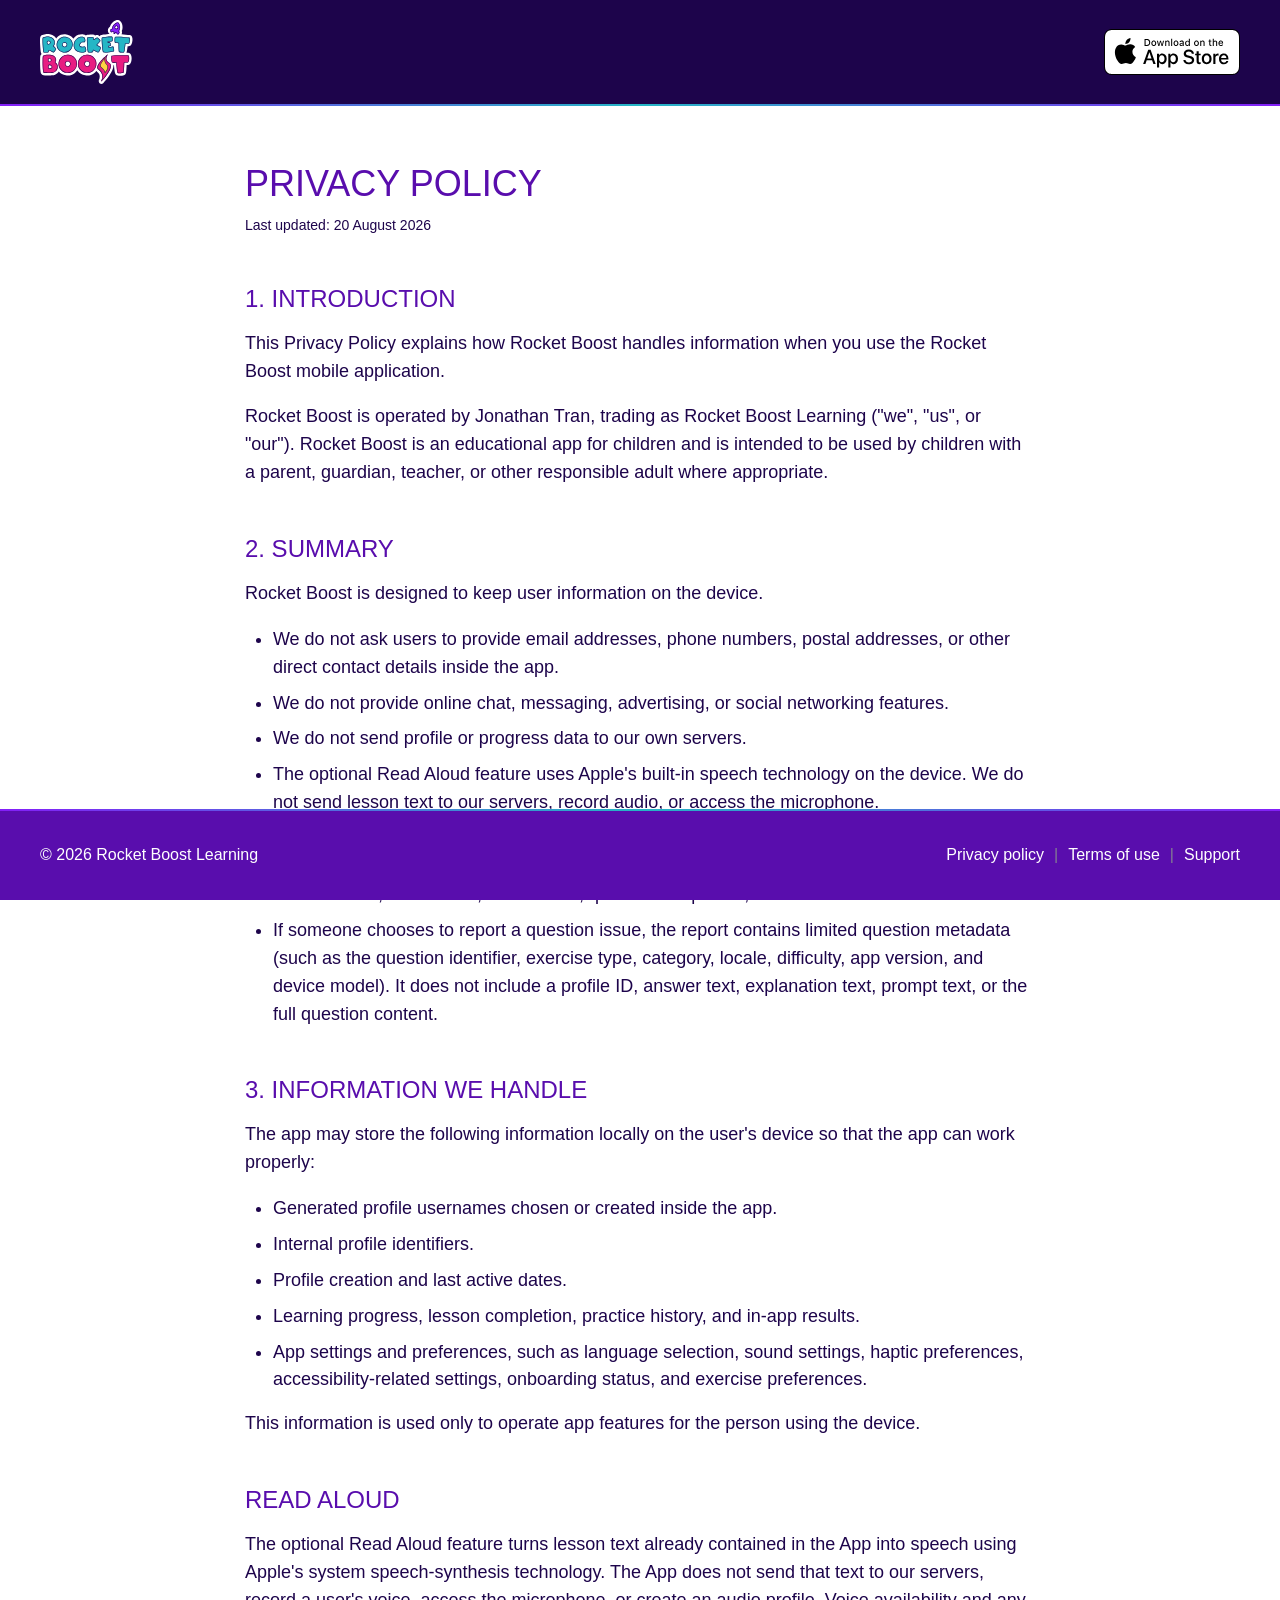
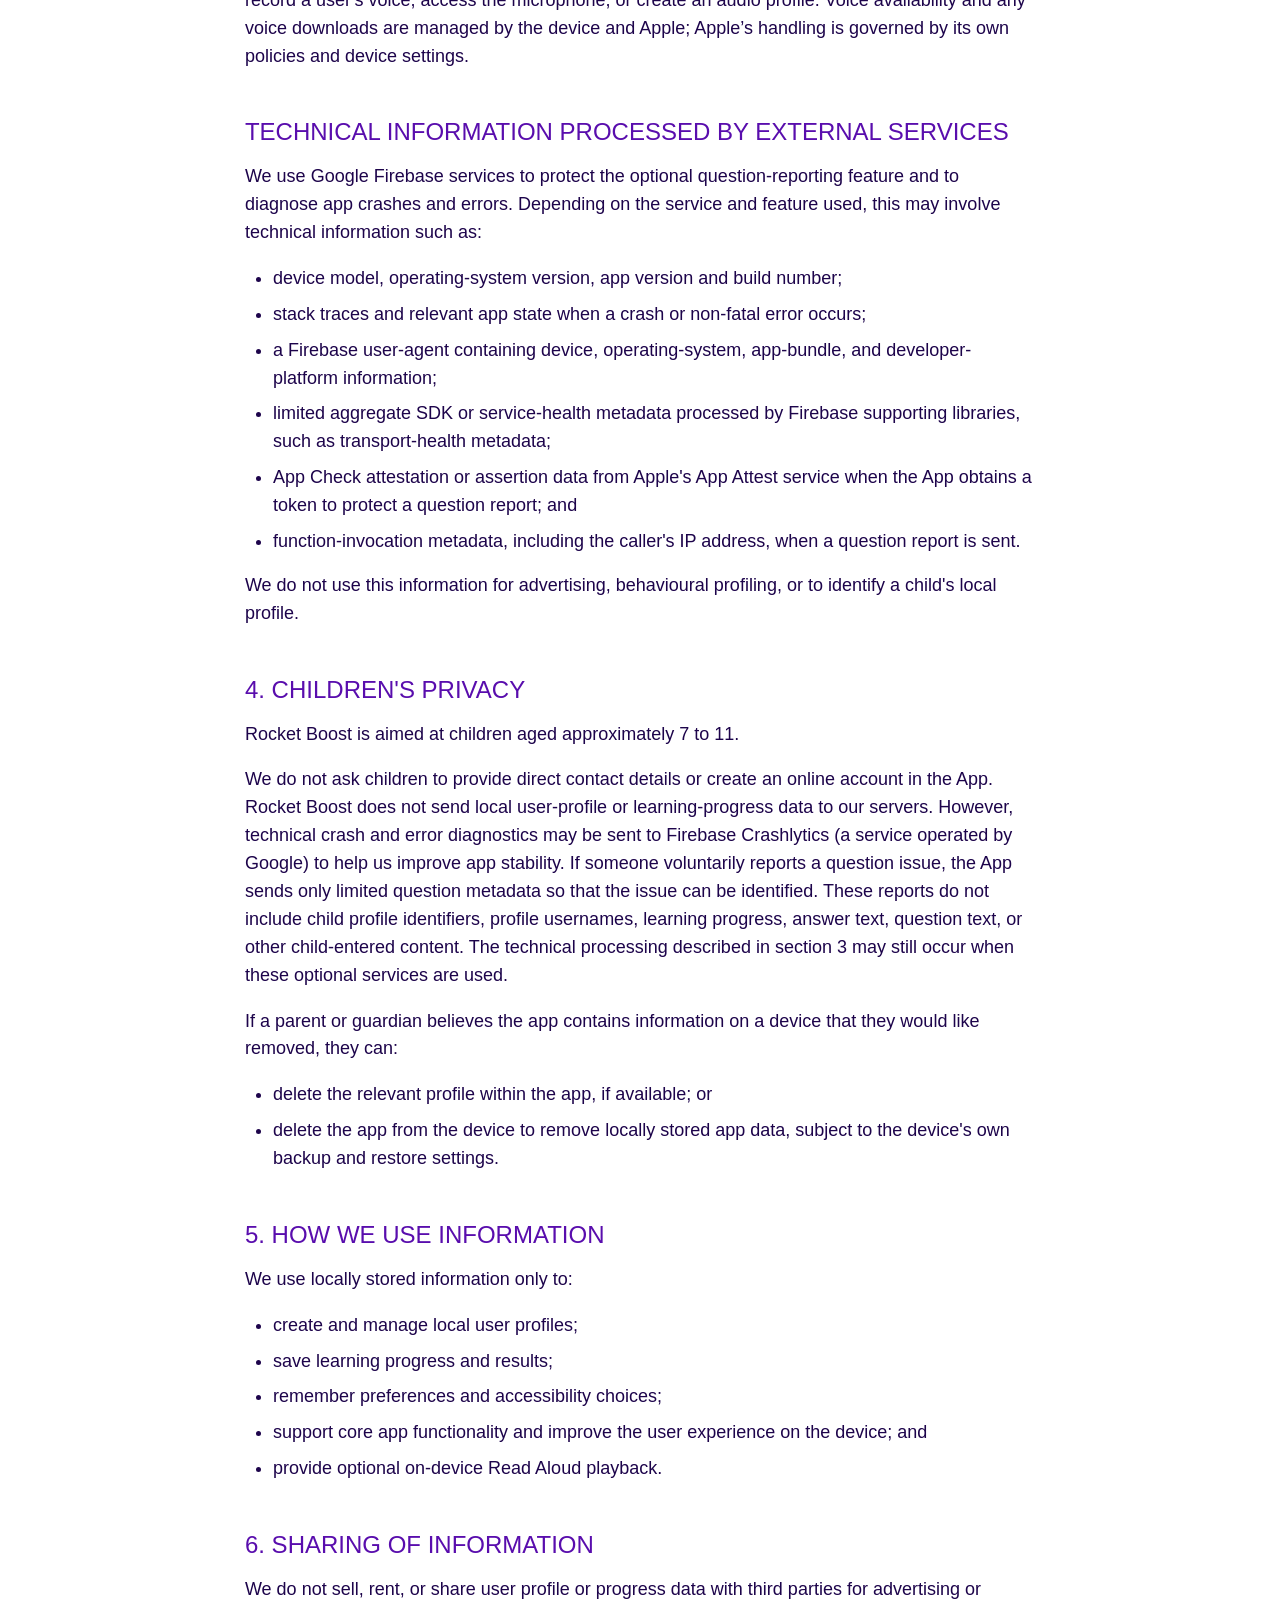
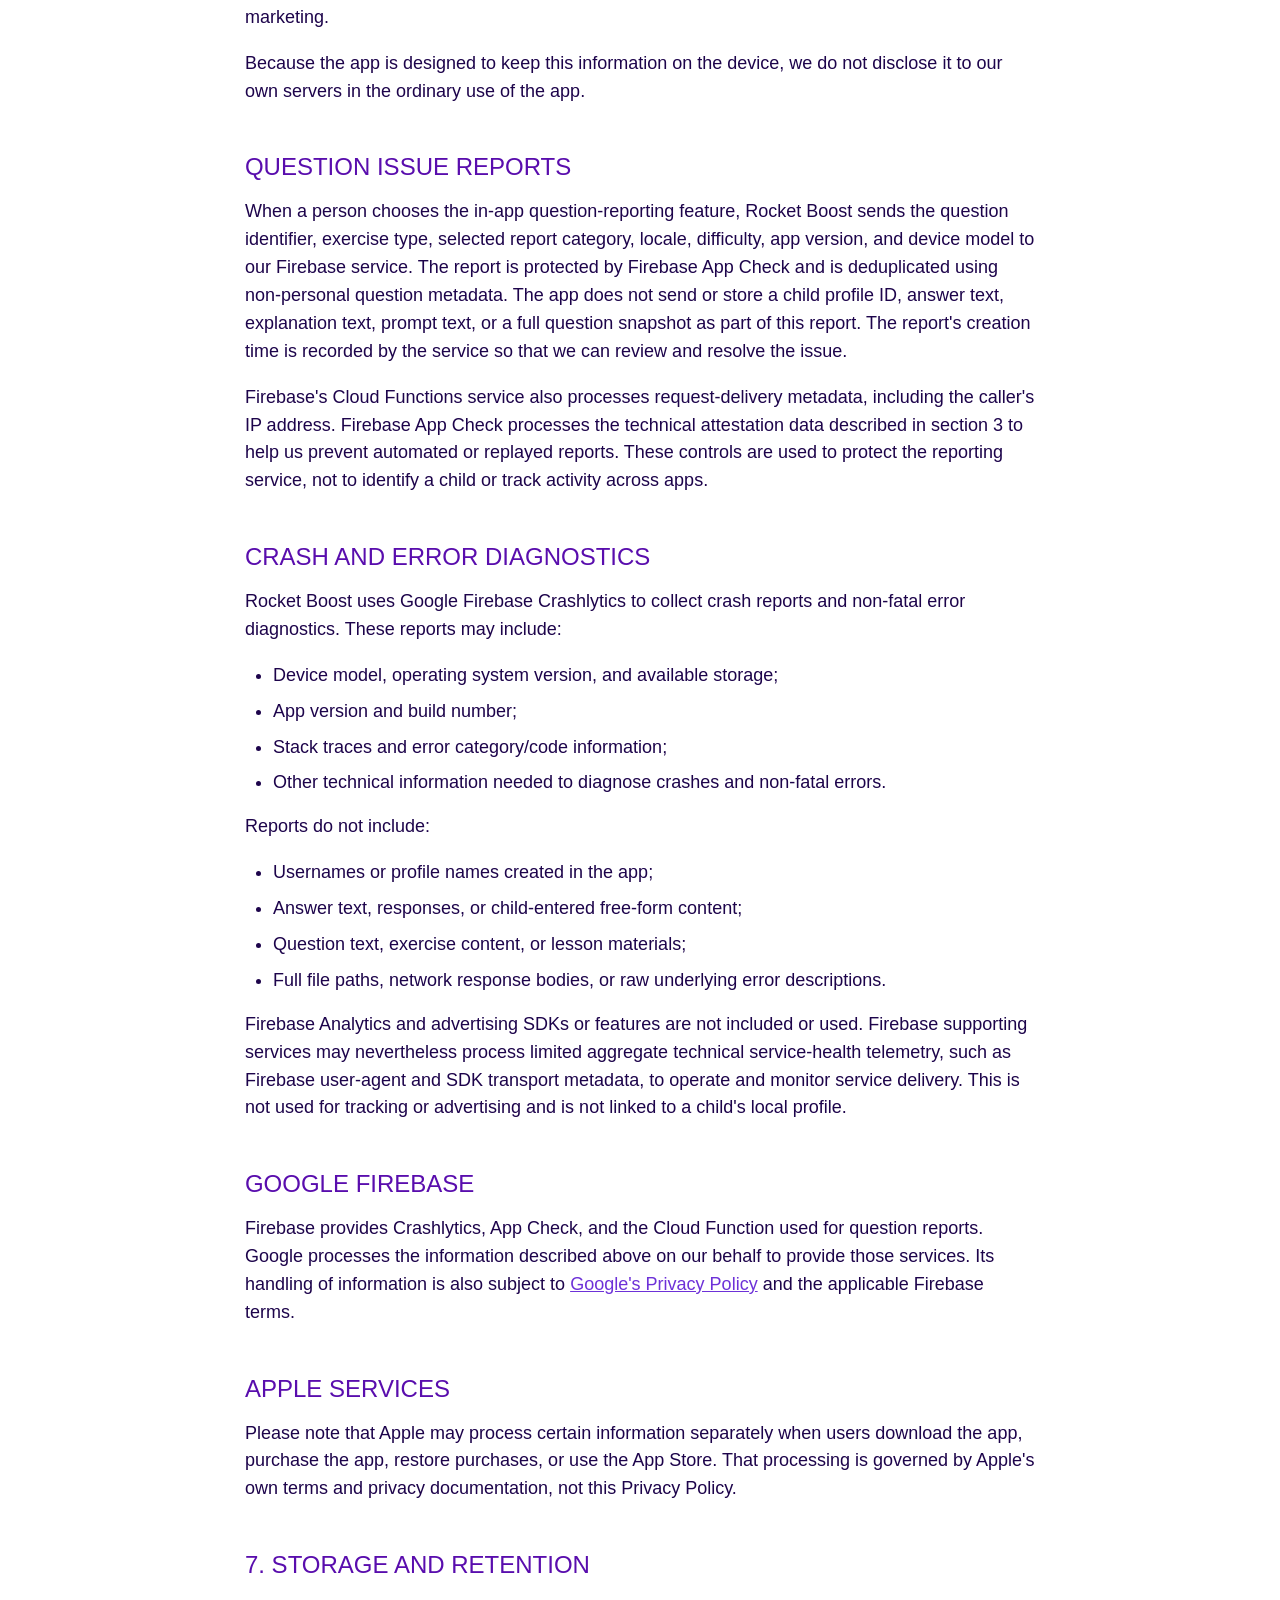
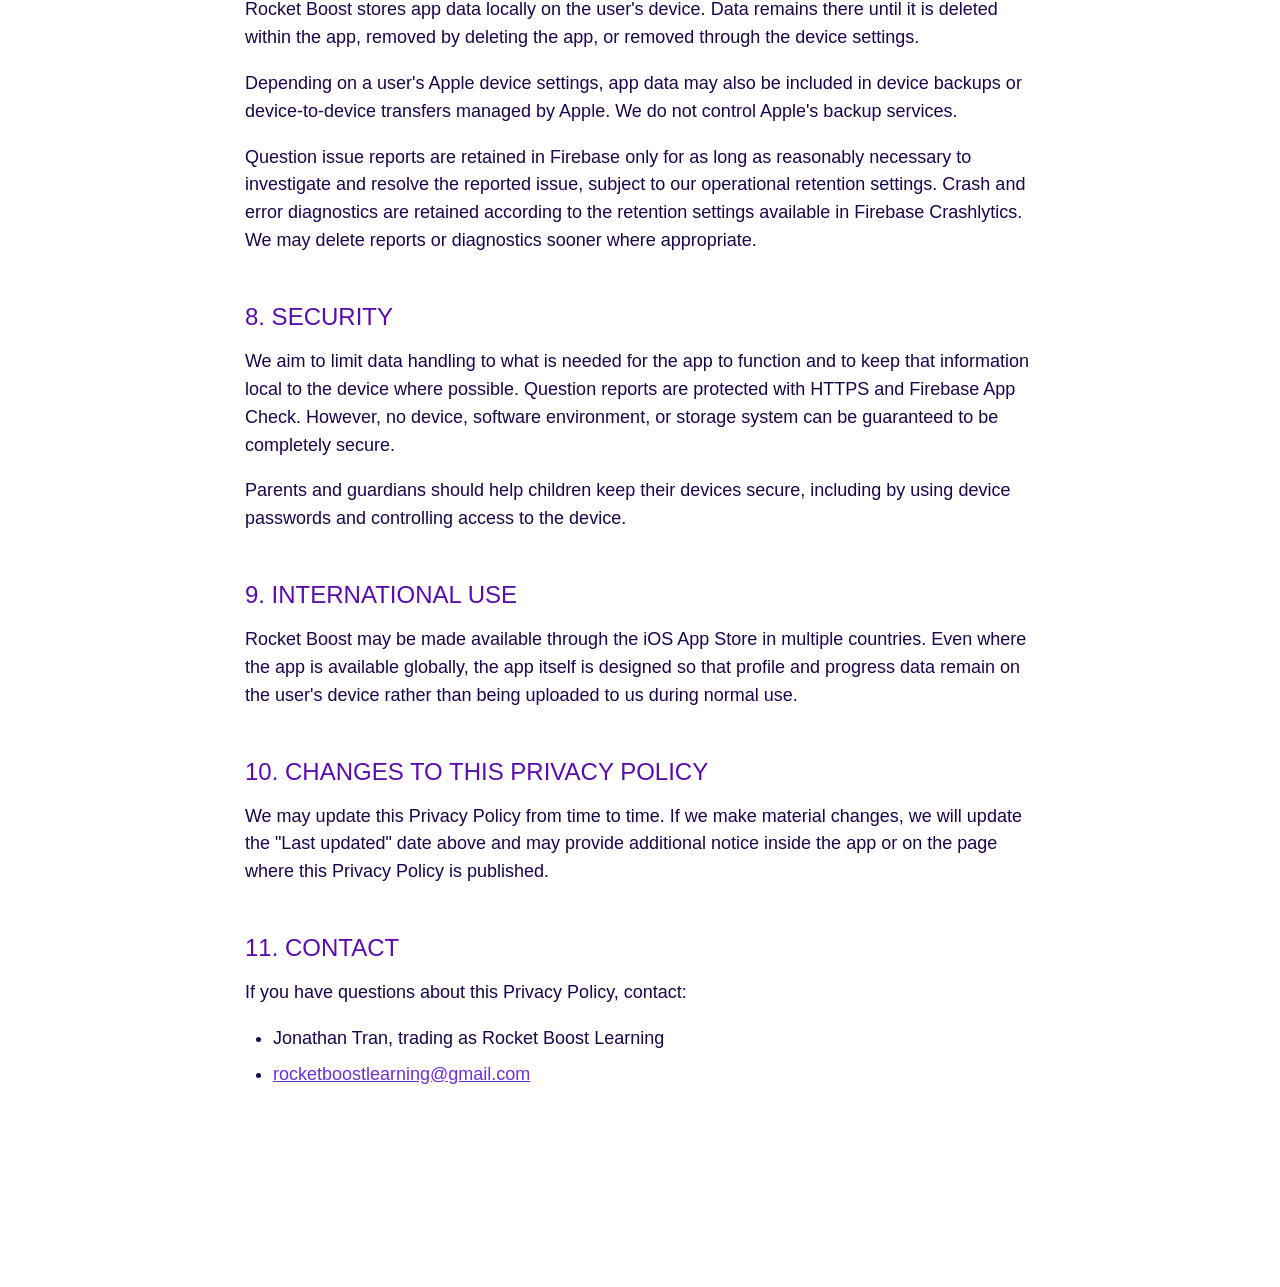
==== commit 51c2a232: "Replace coming soon with App Store badge" ====
--- a/privacy.html
+++ b/privacy.html
@@ -17,7 +17,7 @@
 </head>
 <body class="legal-page">
   <a class="skip-link" href="#main-content">Skip to content</a>
-  <header class="site-header"><div class="shell nav-wrap"><a class="brand" href="./index.html" aria-label="Rocket Boost home"><img class="brand-logo" src="./assets/logo.svg" alt=""></a><span class="app-store-status">Coming soon</span></div></header>
+  <header class="site-header"><div class="shell nav-wrap"><a class="brand" href="./index.html" aria-label="Rocket Boost home"><img class="brand-logo" src="./assets/logo.svg" alt=""></a><a class="app-store-badge" href="https://apps.apple.com/us/app/rocket-boost/id6807046603" aria-label="Download Rocket Boost on the App Store"><img src="./assets/appstorebadge.svg" alt="Download on the App Store"></a></div></header>
   <main id="main-content">
     <section class="legal-hero"><div class="shell"><h1>Privacy Policy</h1></div></section>
     <div class="shell legal-wrap">
--- a/styles.css
+++ b/styles.css
@@ -54,7 +54,8 @@
 .brand-mark::before { content: ""; position: absolute; width: 9px; height: 9px; left: 10px; top: 7px; border: 2px solid white; border-radius: 50%; }
 .brand-mark span { position: absolute; bottom: -6px; left: 8px; border-left: 6px solid transparent; border-right: 6px solid transparent; border-top: 9px solid #ff8b4a; }
 .site-nav { display: flex; grid-column: 8 / -1; justify-self: end; align-items: center; gap: 26px; }
-.app-store-status { grid-column: 11 / -1; justify-self: end; color: white; font-family: var(--font-heading); font-size: 26px; letter-spacing: .04em; line-height: 1; text-transform: uppercase; white-space: nowrap; }
+.app-store-badge { grid-column: 11 / -1; justify-self: end; width: 136px; }
+.app-store-badge img { width: 100%; height: auto; }
 .site-nav a, .nav-cta { text-decoration: none; font-size: 14px; font-weight: 500; }
 .site-nav a { color: var(--muted); }
 .site-nav a:hover, .site-nav a:focus-visible { color: var(--purple); }
@@ -207,7 +208,7 @@
   .nav-wrap { grid-template-columns: repeat(6, minmax(0, 1fr)); }
   .nav-wrap .brand { grid-column: 1 / span 3; }
   .site-nav { grid-column: 4 / -1; }
-  .app-store-status { grid-column: 5 / -1; font-size: 22px; }
+  .app-store-badge { grid-column: 5 / -1; width: 136px; }
   .hero-grid { grid-template-columns: repeat(6, minmax(0, 1fr)); row-gap: 42px; }
   .hero-copy, .hero-art { grid-column: 1 / -1; }
   .hero-copy { max-width: 650px; }
@@ -251,7 +252,7 @@
   .nav-wrap { min-height: 70px; grid-template-columns: repeat(4, minmax(0, 1fr)); }
   .nav-wrap .brand { grid-column: 1 / span 2; }
   .site-nav { display: none; }
-  .app-store-status { grid-column: 3 / -1; font-size: 18px; }
+  .app-store-badge { grid-column: 3 / -1; width: 120px; }
   .nav-cta { margin-left: auto; padding: 8px 12px; font-size: 12px; }
   .section-pad { padding: 68px 0; }
   .hero { padding-top: 54px; padding-bottom: 56px; }
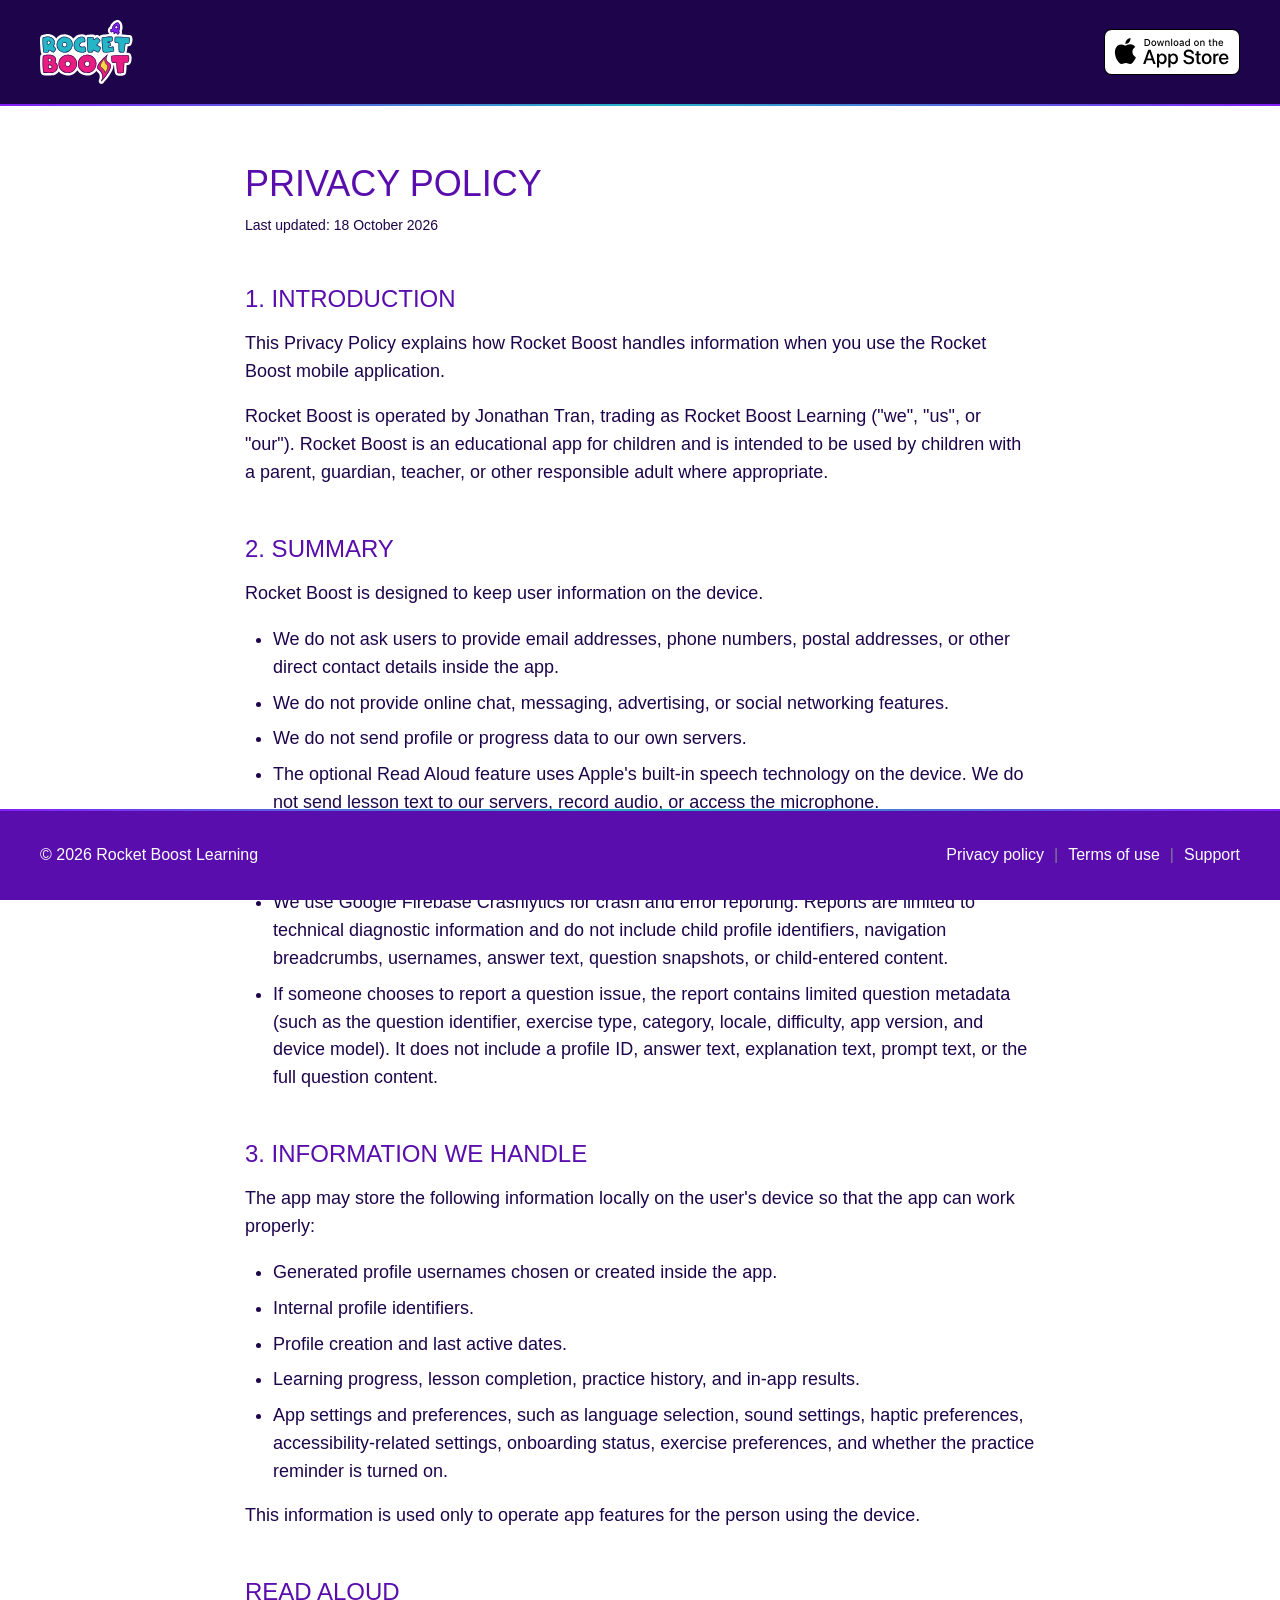
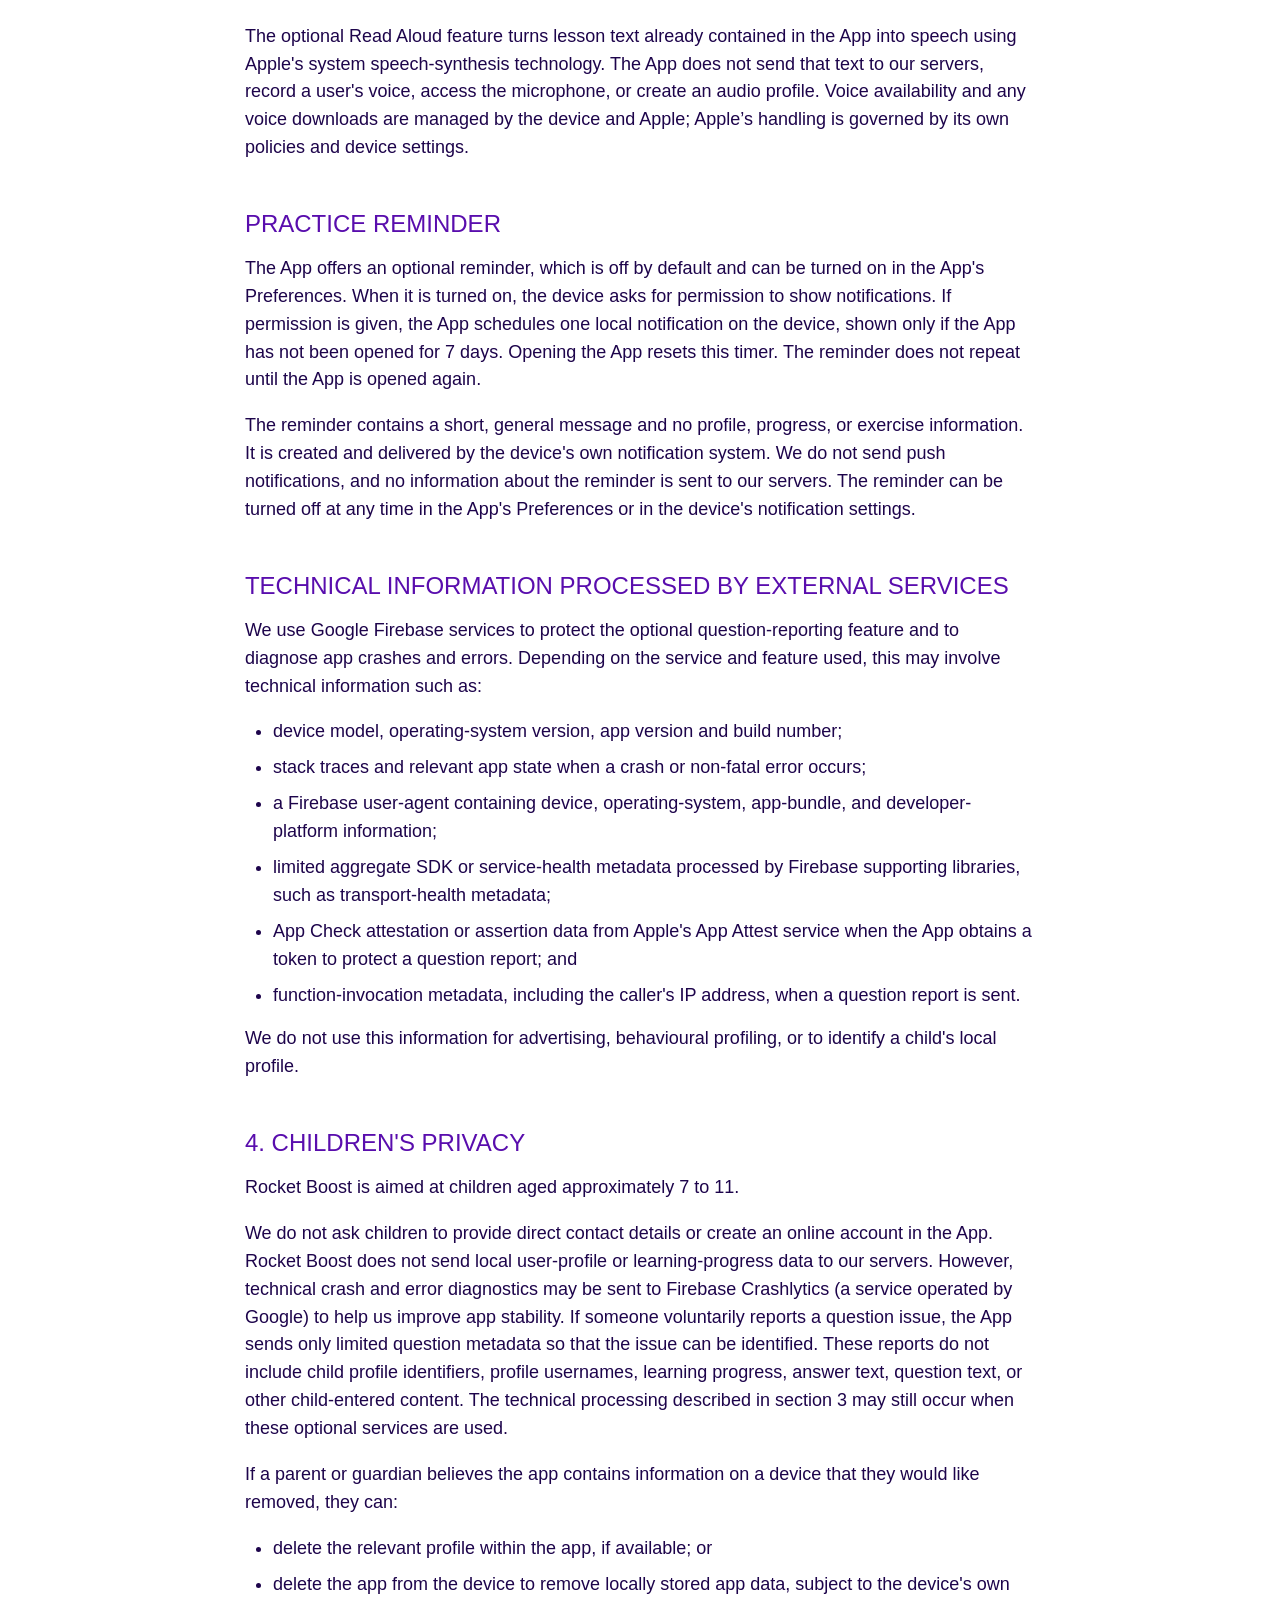
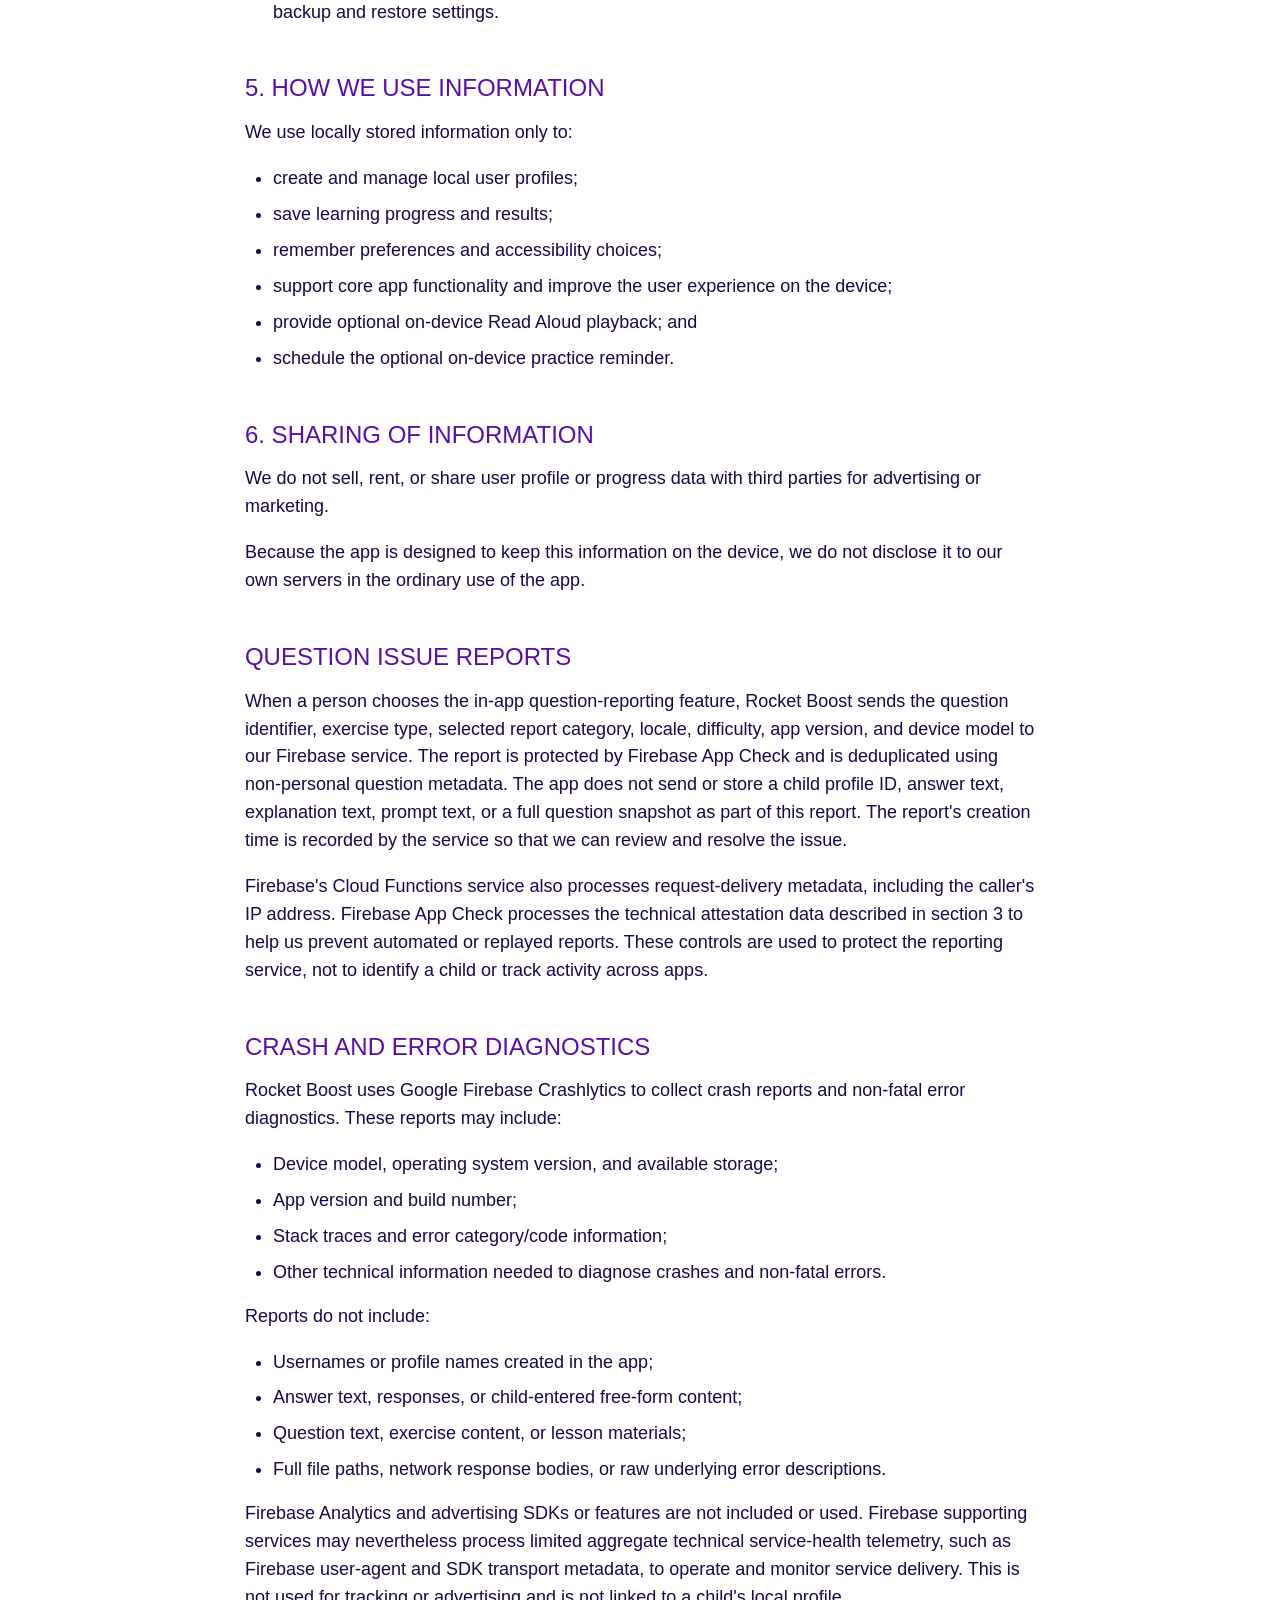
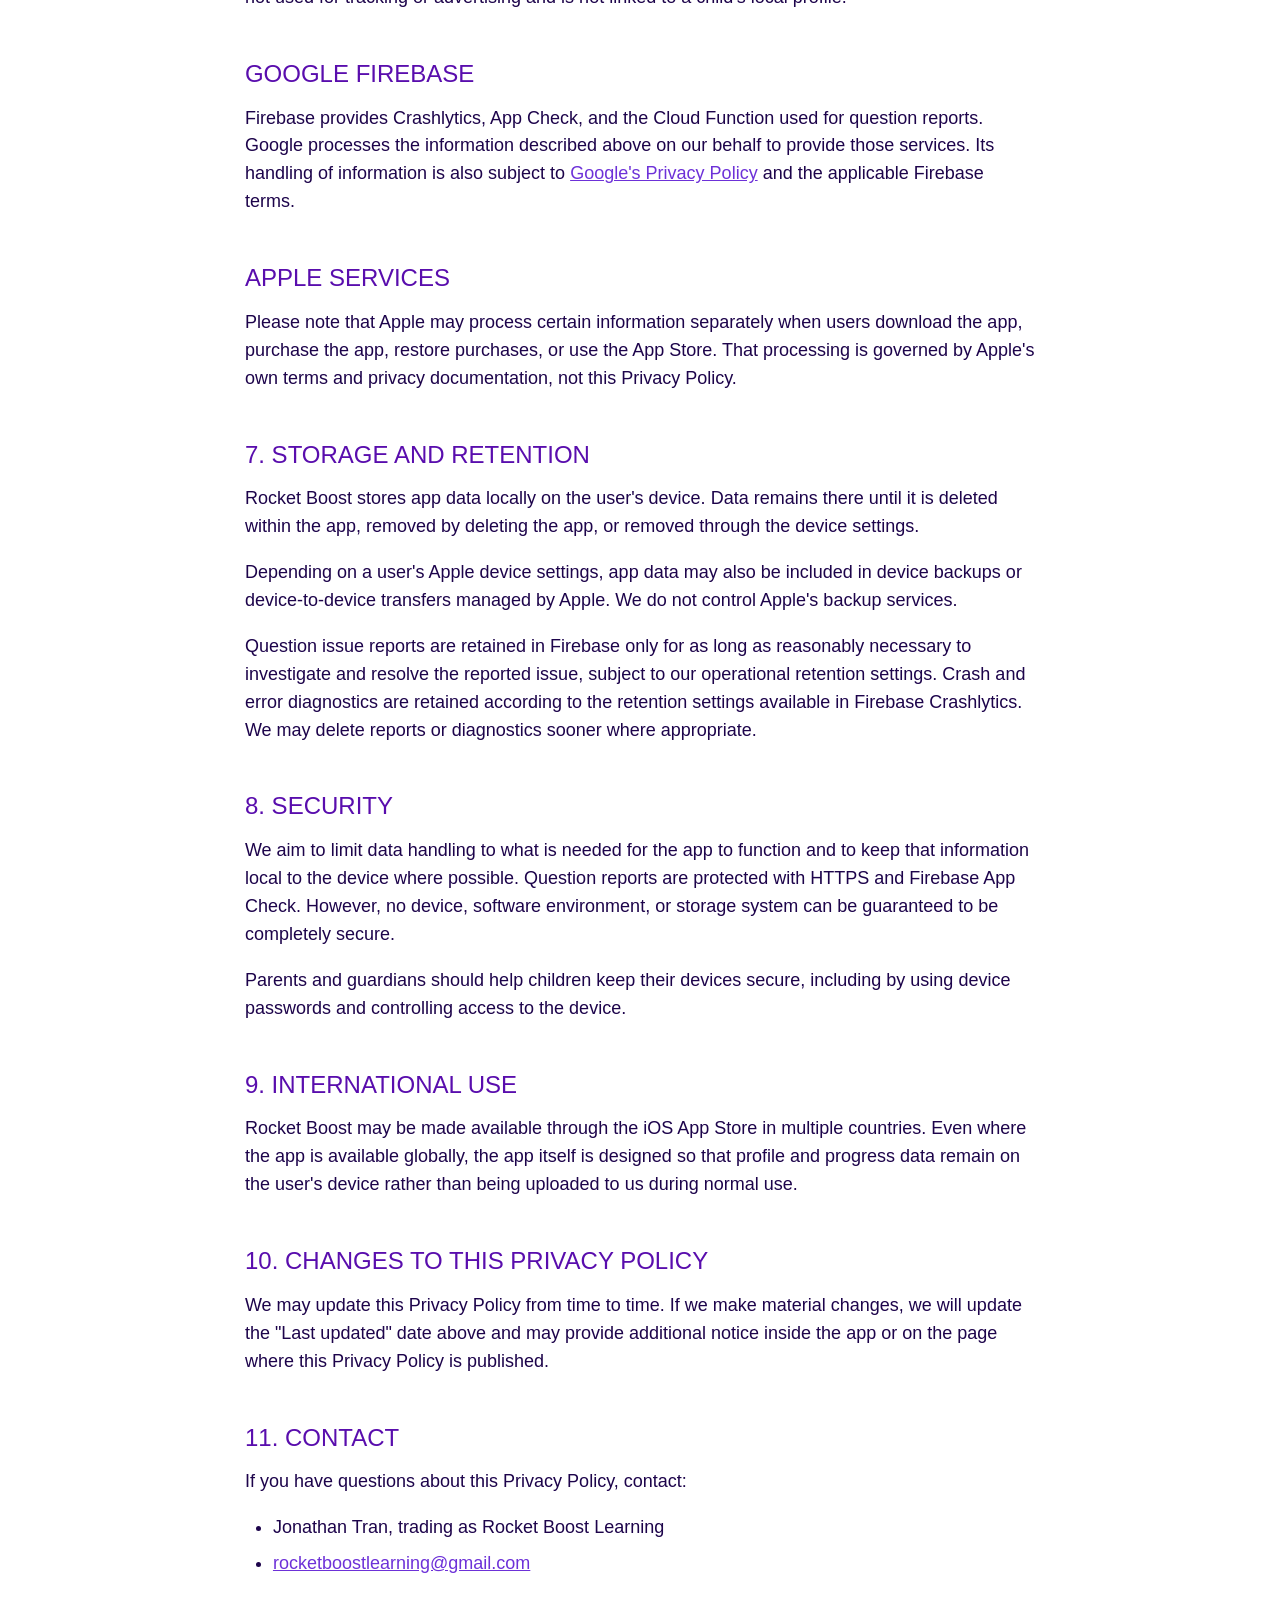
==== commit e844c975: "Add maths to website copy and note practice reminder Update the homepage for English and maths: titl" ====
--- a/privacy.html
+++ b/privacy.html
@@ -22,19 +22,21 @@
     <section class="legal-hero"><div class="shell"><h1>Privacy Policy</h1></div></section>
     <div class="shell legal-wrap">
       <article class="legal-content">
-        <p class="legal-meta"><strong>Last updated:</strong> 20 August 2026</p>
+        <p class="legal-meta"><strong>Last updated:</strong> 18 October 2026</p>
         <h2 id="introduction">1. Introduction</h2>
         <p>This Privacy Policy explains how Rocket Boost handles information when you use the Rocket Boost mobile application.</p>
         <p>Rocket Boost is operated by Jonathan Tran, trading as Rocket Boost Learning ("we", "us", or "our"). Rocket Boost is an educational app for children and is intended to be used by children with a parent, guardian, teacher, or other responsible adult where appropriate.</p>
         <h2 id="summary">2. Summary</h2>
         <p>Rocket Boost is designed to keep user information on the device.</p>
-        <ul><li>We do not ask users to provide email addresses, phone numbers, postal addresses, or other direct contact details inside the app.</li><li>We do not provide online chat, messaging, advertising, or social networking features.</li><li>We do not send profile or progress data to our own servers.</li><li>The optional Read Aloud feature uses Apple's built-in speech technology on the device. We do not send lesson text to our servers, record audio, or access the microphone.</li><li>We use Google Firebase Crashlytics for crash and error reporting. Reports are limited to technical diagnostic information and do not include child profile identifiers, navigation breadcrumbs, usernames, answer text, question snapshots, or child-entered content.</li><li>If someone chooses to report a question issue, the report contains limited question metadata (such as the question identifier, exercise type, category, locale, difficulty, app version, and device model). It does not include a profile ID, answer text, explanation text, prompt text, or the full question content.</li></ul>
+        <ul><li>We do not ask users to provide email addresses, phone numbers, postal addresses, or other direct contact details inside the app.</li><li>We do not provide online chat, messaging, advertising, or social networking features.</li><li>We do not send profile or progress data to our own servers.</li><li>The optional Read Aloud feature uses Apple's built-in speech technology on the device. We do not send lesson text to our servers, record audio, or access the microphone.</li><li>The optional practice reminder is a local notification scheduled on the device. It contains no profile or learning information, and we do not send push notifications.</li><li>We use Google Firebase Crashlytics for crash and error reporting. Reports are limited to technical diagnostic information and do not include child profile identifiers, navigation breadcrumbs, usernames, answer text, question snapshots, or child-entered content.</li><li>If someone chooses to report a question issue, the report contains limited question metadata (such as the question identifier, exercise type, category, locale, difficulty, app version, and device model). It does not include a profile ID, answer text, explanation text, prompt text, or the full question content.</li></ul>
         <h2 id="information">3. Information We Handle</h2>
         <p>The app may store the following information locally on the user's device so that the app can work properly:</p>
-        <ul><li>Generated profile usernames chosen or created inside the app.</li><li>Internal profile identifiers.</li><li>Profile creation and last active dates.</li><li>Learning progress, lesson completion, practice history, and in-app results.</li><li>App settings and preferences, such as language selection, sound settings, haptic preferences, accessibility-related settings, onboarding status, and exercise preferences.</li></ul>
+        <ul><li>Generated profile usernames chosen or created inside the app.</li><li>Internal profile identifiers.</li><li>Profile creation and last active dates.</li><li>Learning progress, lesson completion, practice history, and in-app results.</li><li>App settings and preferences, such as language selection, sound settings, haptic preferences, accessibility-related settings, onboarding status, exercise preferences, and whether the practice reminder is turned on.</li></ul>
         <p>This information is used only to operate app features for the person using the device.</p>
         <h3>Read Aloud</h3>
         <p>The optional Read Aloud feature turns lesson text already contained in the App into speech using Apple's system speech-synthesis technology. The App does not send that text to our servers, record a user's voice, access the microphone, or create an audio profile. Voice availability and any voice downloads are managed by the device and Apple; Apple’s handling is governed by its own policies and device settings.</p>
+        <h3>Practice Reminder</h3>
+        <p>The App offers an optional reminder, which is off by default and can be turned on in the App's Preferences. When it is turned on, the device asks for permission to show notifications. If permission is given, the App schedules one local notification on the device, shown only if the App has not been opened for 7 days. Opening the App resets this timer. The reminder does not repeat until the App is opened again.</p><p>The reminder contains a short, general message and no profile, progress, or exercise information. It is created and delivered by the device's own notification system. We do not send push notifications, and no information about the reminder is sent to our servers. The reminder can be turned off at any time in the App's Preferences or in the device's notification settings.</p>
         <h3>Technical Information Processed by External Services</h3>
         <p>We use Google Firebase services to protect the optional question-reporting feature and to diagnose app crashes and errors. Depending on the service and feature used, this may involve technical information such as:</p>
         <ul><li>device model, operating-system version, app version and build number;</li><li>stack traces and relevant app state when a crash or non-fatal error occurs;</li><li>a Firebase user-agent containing device, operating-system, app-bundle, and developer-platform information;</li><li>limited aggregate SDK or service-health metadata processed by Firebase supporting libraries, such as transport-health metadata;</li><li>App Check attestation or assertion data from Apple's App Attest service when the App obtains a token to protect a question report; and</li><li>function-invocation metadata, including the caller's IP address, when a question report is sent.</li></ul>
@@ -44,7 +46,7 @@
         <p>We do not ask children to provide direct contact details or create an online account in the App. Rocket Boost does not send local user-profile or learning-progress data to our servers. However, technical crash and error diagnostics may be sent to Firebase Crashlytics (a service operated by Google) to help us improve app stability. If someone voluntarily reports a question issue, the App sends only limited question metadata so that the issue can be identified. These reports do not include child profile identifiers, profile usernames, learning progress, answer text, question text, or other child-entered content. The technical processing described in section 3 may still occur when these optional services are used.</p>
         <p>If a parent or guardian believes the app contains information on a device that they would like removed, they can:</p><ul><li>delete the relevant profile within the app, if available; or</li><li>delete the app from the device to remove locally stored app data, subject to the device's own backup and restore settings.</li></ul>
         <h2>5. How We Use Information</h2>
-        <p>We use locally stored information only to:</p><ul><li>create and manage local user profiles;</li><li>save learning progress and results;</li><li>remember preferences and accessibility choices;</li><li>support core app functionality and improve the user experience on the device; and</li><li>provide optional on-device Read Aloud playback.</li></ul>
+        <p>We use locally stored information only to:</p><ul><li>create and manage local user profiles;</li><li>save learning progress and results;</li><li>remember preferences and accessibility choices;</li><li>support core app functionality and improve the user experience on the device;</li><li>provide optional on-device Read Aloud playback; and</li><li>schedule the optional on-device practice reminder.</li></ul>
         <h2 id="sharing">6. Sharing of Information</h2>
         <p>We do not sell, rent, or share user profile or progress data with third parties for advertising or marketing.</p><p>Because the app is designed to keep this information on the device, we do not disclose it to our own servers in the ordinary use of the app.</p>
         <h3>Question Issue Reports</h3>
--- a/styles.css
+++ b/styles.css
@@ -54,8 +54,8 @@
 .brand-mark::before { content: ""; position: absolute; width: 9px; height: 9px; left: 10px; top: 7px; border: 2px solid white; border-radius: 50%; }
 .brand-mark span { position: absolute; bottom: -6px; left: 8px; border-left: 6px solid transparent; border-right: 6px solid transparent; border-top: 9px solid #ff8b4a; }
 .site-nav { display: flex; grid-column: 8 / -1; justify-self: end; align-items: center; gap: 26px; }
-.app-store-badge { grid-column: 11 / -1; justify-self: end; width: 136px; }
-.app-store-badge img { width: 100%; height: auto; }
+.app-store-badge { grid-column: 11 / -1; justify-self: end; height: 46px; }
+.app-store-badge img { width: auto; height: 100%; }
 .site-nav a, .nav-cta { text-decoration: none; font-size: 14px; font-weight: 500; }
 .site-nav a { color: var(--muted); }
 .site-nav a:hover, .site-nav a:focus-visible { color: var(--purple); }
@@ -89,10 +89,9 @@
 .about-stat dt { color: var(--purple); font-family: var(--font-heading); font-size: 38px; font-weight: 500; letter-spacing: -.03em; line-height: 1; }
 .about-stat dd { margin: 0; color: var(--muted); font-size: 13px; font-weight: 500; letter-spacing: .1em; text-transform: uppercase; }
 .topic-grid { display: grid; grid-column: 1 / -1; grid-template-columns: repeat(12, minmax(0, 1fr)); gap: var(--grid-gutter); }
-.topic-card { grid-column: span 4; min-height: 200px; padding: 23px; border-radius: 20px; background: #eee5ff; }
-.topic-card:nth-child(1) { grid-column: 1 / span 4; }
-.topic-card:nth-child(2) { grid-column: 5 / span 4; background: #fff1a8; }
-.topic-card:nth-child(3) { grid-column: 9 / -1; background: #dff3f6; }
+.topic-card { grid-column: span 6; min-height: 200px; padding: 23px; border-radius: 20px; background: #eee5ff; }
+.topic-card:nth-child(1) { grid-column: 1 / span 6; }
+.topic-card:nth-child(2) { grid-column: 7 / -1; background: #fff1a8; }
 .topic-icon { width: 43px; height: 43px; margin-bottom: 30px; }
 .topic-card h3 { margin-bottom: 8px; font-size: 23px; }
 .topic-card p { margin-bottom: 0; color: var(--muted); font-size: 13px; line-height: 1.45; }
@@ -135,7 +134,7 @@
 .homepage .about-stat dt { order: 2; color: white; font-size: clamp(38px, 28cqi, 92px); line-height: 1; }
 .homepage .about-stat dd { order: 1; color: white; font-size: 24px; font-weight: 500; letter-spacing: 0; text-transform: none; }
 .homepage .topic-card { container-type: inline-size; min-height: 340px; padding: 40px 20px; border-radius: 30px; background: var(--purple-1); }
-.homepage .topic-card:nth-child(2), .homepage .topic-card:nth-child(3) { background: var(--purple-1); }
+.homepage .topic-card:nth-child(2) { background: var(--purple-1); }
 .homepage .topic-icon { width: 100px; height: 100px; margin-bottom: 40px; }
 .homepage .topic-card h3 { margin-bottom: 24px; color: white; font-size: clamp(30px, 12cqi, 44px); }
 .homepage .topic-card p { color: white; font-size: 24px; line-height: 1.35; }
@@ -187,13 +186,6 @@
   .homepage .about-stats { grid-column: 1 / -1; grid-row: auto; }
 }
 
-@media (min-width: 901px) and (max-width: 1100px) {
-  .homepage .topic-card { grid-column: span 6; }
-  .homepage .topic-card:nth-child(1) { grid-column: 1 / span 6; }
-  .homepage .topic-card:nth-child(2) { grid-column: 7 / -1; }
-  .homepage .topic-card:nth-child(3) { grid-column: 1 / span 6; }
-}
-
 @media (min-width: 901px) and (max-width: 1280px) {
   .privacy-note > div:last-child { grid-column: 3 / span 8; }
 }
@@ -208,7 +200,7 @@
   .nav-wrap { grid-template-columns: repeat(6, minmax(0, 1fr)); }
   .nav-wrap .brand { grid-column: 1 / span 3; }
   .site-nav { grid-column: 4 / -1; }
-  .app-store-badge { grid-column: 5 / -1; width: 136px; }
+  .app-store-badge { grid-column: 5 / -1; height: 46px; }
   .hero-grid { grid-template-columns: repeat(6, minmax(0, 1fr)); row-gap: 42px; }
   .hero-copy, .hero-art { grid-column: 1 / -1; }
   .hero-copy { max-width: 650px; }
@@ -221,7 +213,6 @@
   .topic-card { grid-column: span 3; }
   .topic-card:nth-child(1) { grid-column: 1 / span 3; }
   .topic-card:nth-child(2) { grid-column: 4 / -1; }
-  .topic-card:nth-child(3) { grid-column: 1 / span 3; }
   .privacy-note { grid-template-columns: repeat(6, minmax(0, 1fr)); }
   .privacy-note > div:last-child { grid-column: 1 / -1; }
   .footer-bottom { grid-template-columns: repeat(6, minmax(0, 1fr)); }
@@ -252,7 +243,7 @@
   .nav-wrap { min-height: 70px; grid-template-columns: repeat(4, minmax(0, 1fr)); }
   .nav-wrap .brand { grid-column: 1 / span 2; }
   .site-nav { display: none; }
-  .app-store-badge { grid-column: 3 / -1; width: 120px; }
+  .app-store-badge { grid-column: 3 / -1; height: 46px; }
   .nav-cta { margin-left: auto; padding: 8px 12px; font-size: 12px; }
   .section-pad { padding: 68px 0; }
   .hero { padding-top: 54px; padding-bottom: 56px; }
@@ -261,7 +252,7 @@
   .compact-section, .hero-grid, .privacy-note, .pricing-infinity-wrap, .footer-bottom { grid-template-columns: repeat(4, minmax(0, 1fr)); }
   .section-intro, .about-stats, .topic-grid, .hero-copy, .hero-art, .privacy-note > div:last-child, .footer-bottom > :first-child, .footer-bottom > :last-child { grid-column: 1 / -1; }
   .about-stats, .topic-grid { grid-template-columns: 1fr; }
-  .about-stat, .about-stat:nth-child(2), .topic-card, .topic-card:nth-child(1), .topic-card:nth-child(2), .topic-card:nth-child(3) { grid-column: 1; }
+  .about-stat, .about-stat:nth-child(2), .topic-card, .topic-card:nth-child(1), .topic-card:nth-child(2) { grid-column: 1; }
   .topic-card { min-height: auto; }
   .topic-icon { margin-bottom: 22px; }
   .privacy-note { row-gap: 28px; }
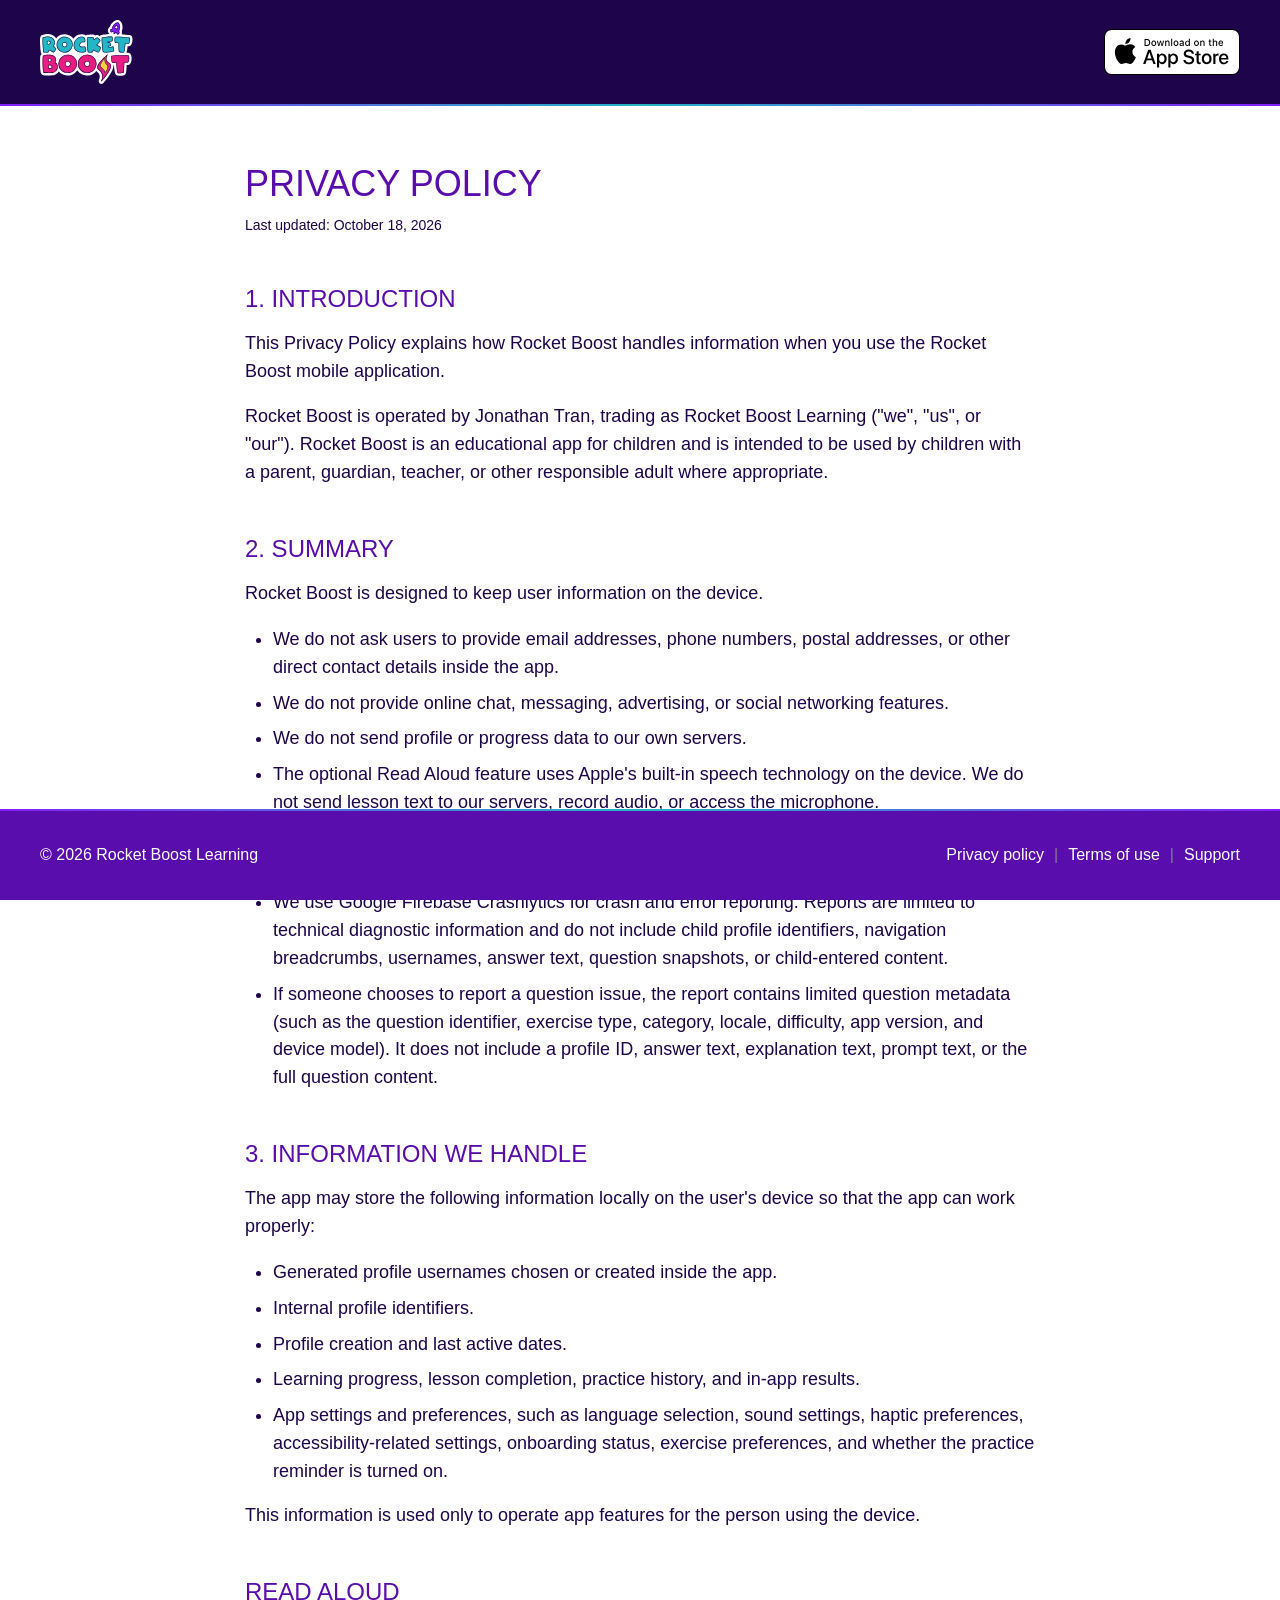
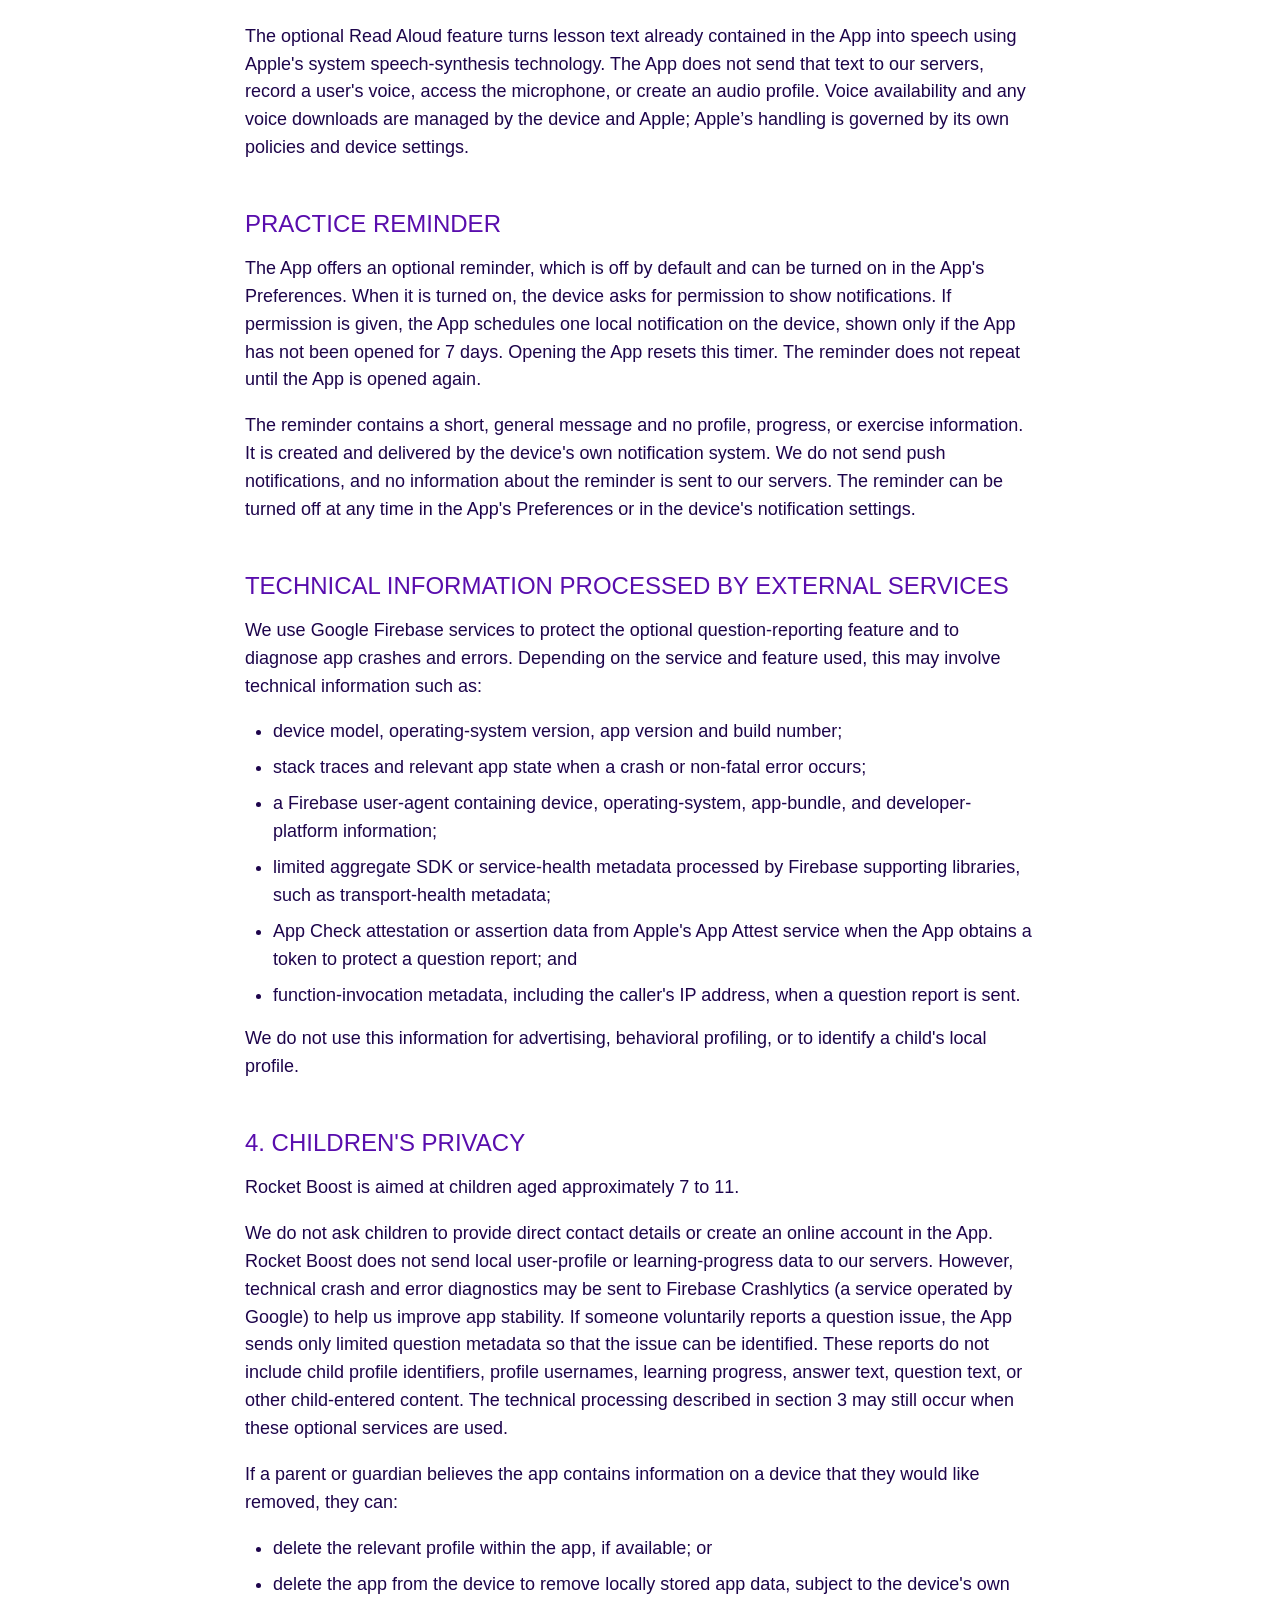
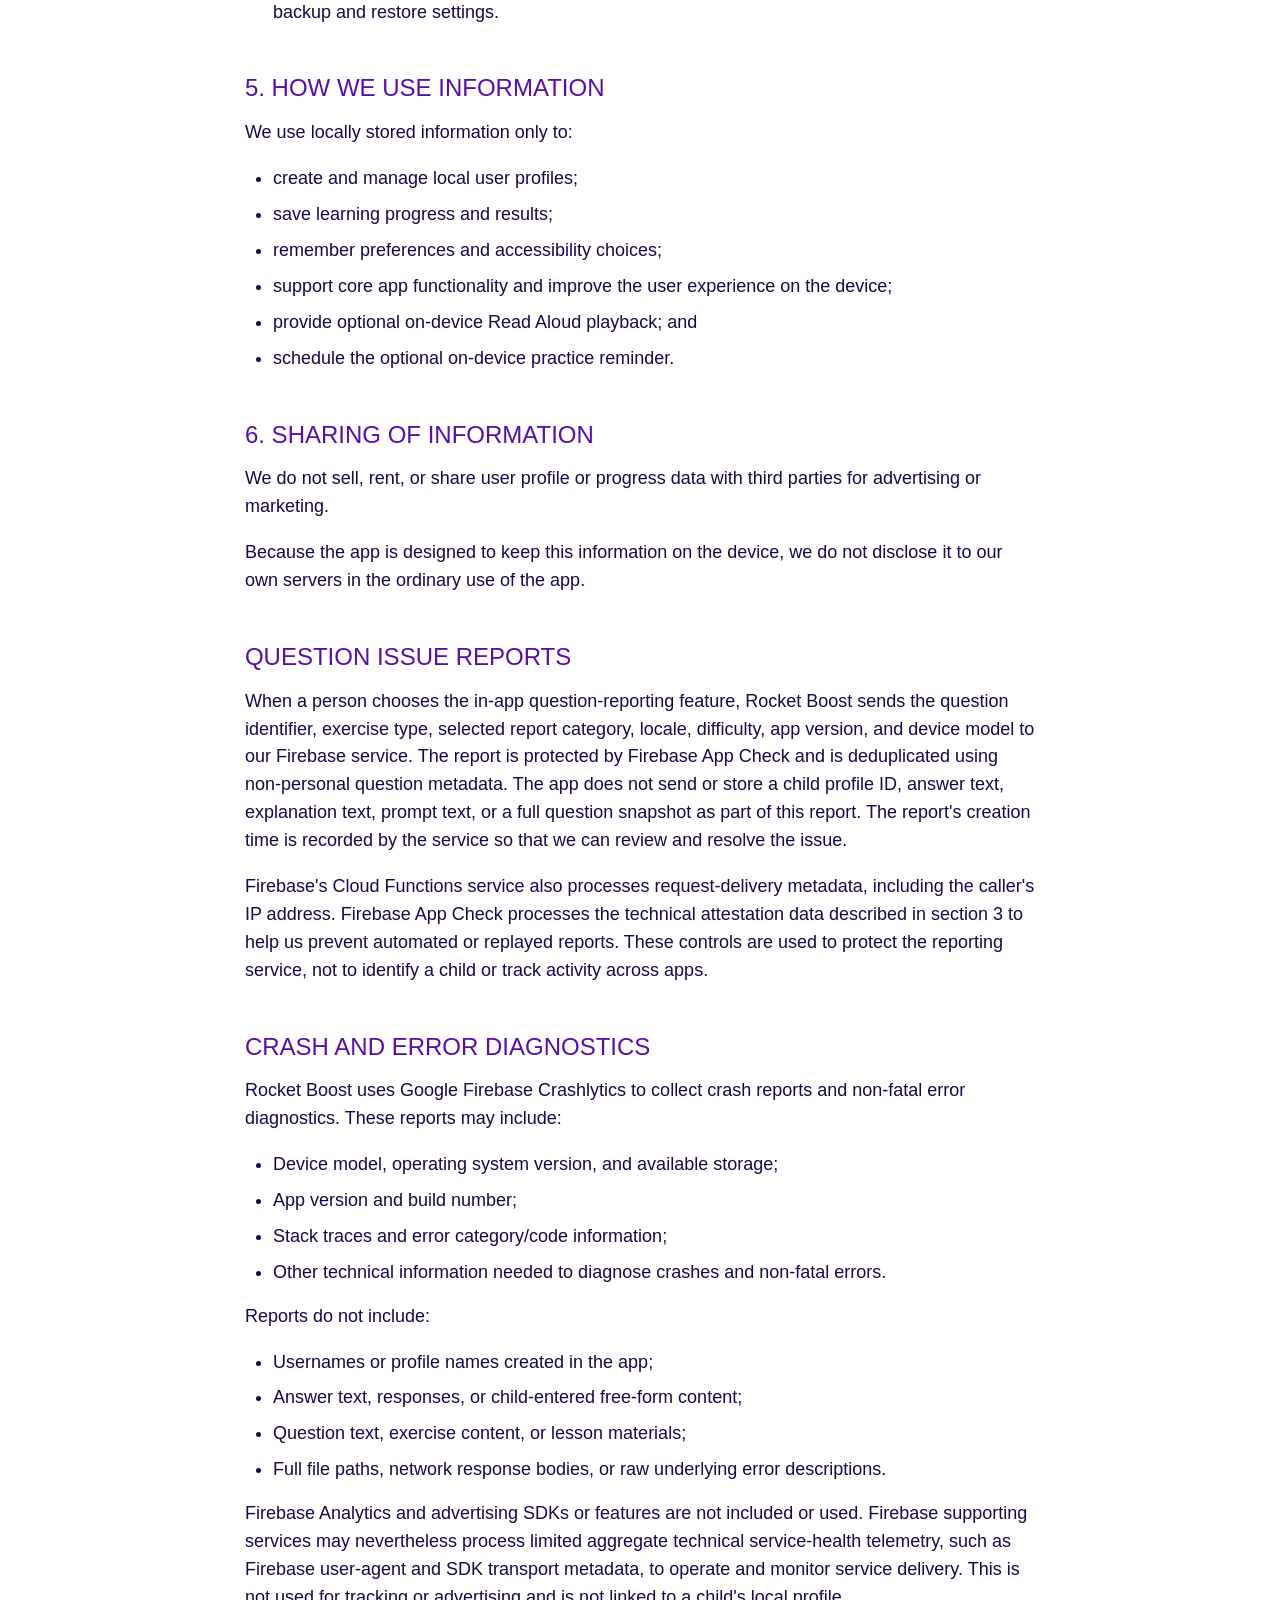
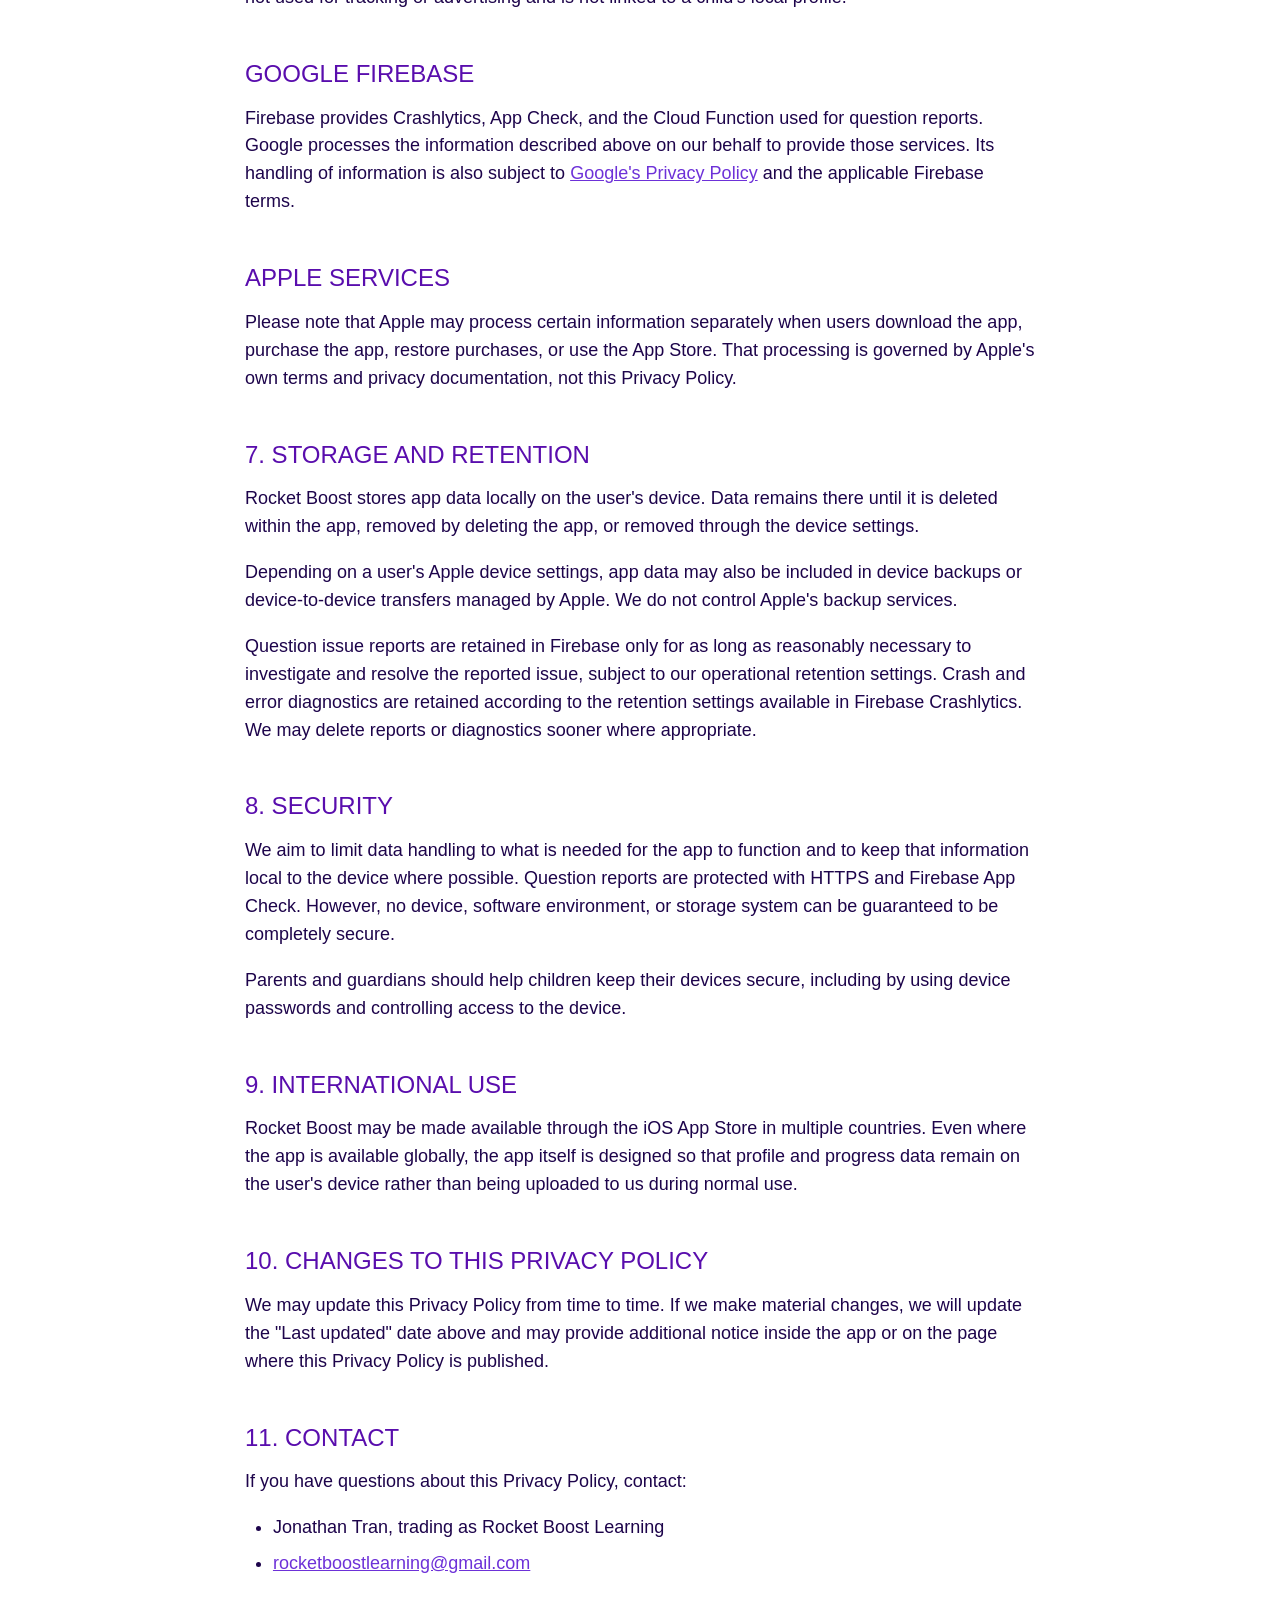
==== commit d01449ae: "Show US spellings to US visitors Pages stay written in UK English. A small script (locale.js) swaps " ====
--- a/privacy.html
+++ b/privacy.html
@@ -22,7 +22,7 @@
     <section class="legal-hero"><div class="shell"><h1>Privacy Policy</h1></div></section>
     <div class="shell legal-wrap">
       <article class="legal-content">
-        <p class="legal-meta"><strong>Last updated:</strong> 18 October 2026</p>
+        <p class="legal-meta"><strong>Last updated:</strong> <span data-us="October 18, 2026">18 October 2026</span></p>
         <h2 id="introduction">1. Introduction</h2>
         <p>This Privacy Policy explains how Rocket Boost handles information when you use the Rocket Boost mobile application.</p>
         <p>Rocket Boost is operated by Jonathan Tran, trading as Rocket Boost Learning ("we", "us", or "our"). Rocket Boost is an educational app for children and is intended to be used by children with a parent, guardian, teacher, or other responsible adult where appropriate.</p>
@@ -40,7 +40,7 @@
         <h3>Technical Information Processed by External Services</h3>
         <p>We use Google Firebase services to protect the optional question-reporting feature and to diagnose app crashes and errors. Depending on the service and feature used, this may involve technical information such as:</p>
         <ul><li>device model, operating-system version, app version and build number;</li><li>stack traces and relevant app state when a crash or non-fatal error occurs;</li><li>a Firebase user-agent containing device, operating-system, app-bundle, and developer-platform information;</li><li>limited aggregate SDK or service-health metadata processed by Firebase supporting libraries, such as transport-health metadata;</li><li>App Check attestation or assertion data from Apple's App Attest service when the App obtains a token to protect a question report; and</li><li>function-invocation metadata, including the caller's IP address, when a question report is sent.</li></ul>
-        <p>We do not use this information for advertising, behavioural profiling, or to identify a child's local profile.</p>
+        <p>We do not use this information for advertising, <span data-us="behavioral">behavioural</span> profiling, or to identify a child's local profile.</p>
         <h2 id="children">4. Children's Privacy</h2>
         <p>Rocket Boost is aimed at children aged approximately 7 to 11.</p>
         <p>We do not ask children to provide direct contact details or create an online account in the App. Rocket Boost does not send local user-profile or learning-progress data to our servers. However, technical crash and error diagnostics may be sent to Firebase Crashlytics (a service operated by Google) to help us improve app stability. If someone voluntarily reports a question issue, the App sends only limited question metadata so that the issue can be identified. These reports do not include child profile identifiers, profile usernames, learning progress, answer text, question text, or other child-entered content. The technical processing described in section 3 may still occur when these optional services are used.</p>
@@ -65,5 +65,6 @@
     </div>
   </main>
   <footer class="site-footer"><div class="shell footer-bottom footer-bar"><span>© 2026 Rocket Boost Learning</span><nav class="footer-bar-links" aria-label="Footer navigation"><a href="privacy.html">Privacy policy</a><span aria-hidden="true">|</span><a href="terms.html">Terms of use</a><span aria-hidden="true">|</span><a href="mailto:rocketboostlearning@gmail.com">Support</a></nav></div></footer>
+  <script src="./locale.js"></script>
 </body>
 </html>
